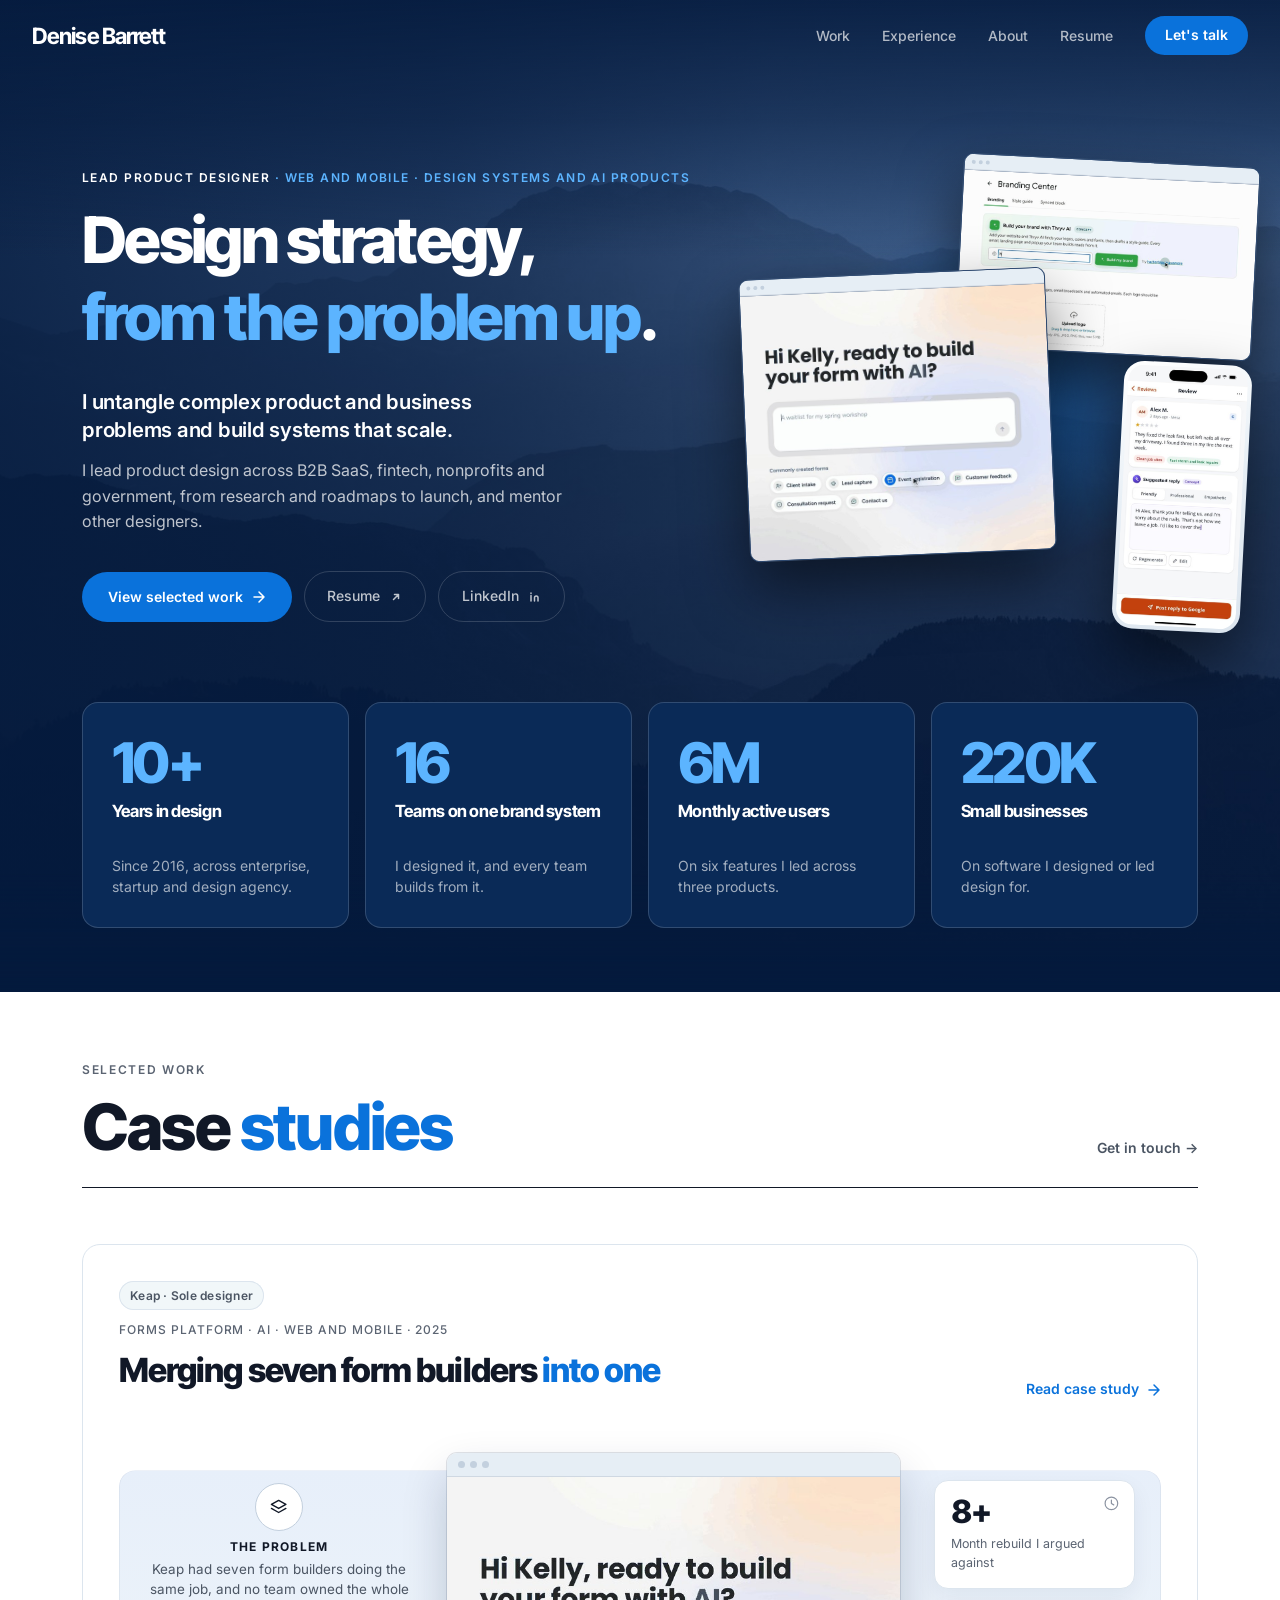
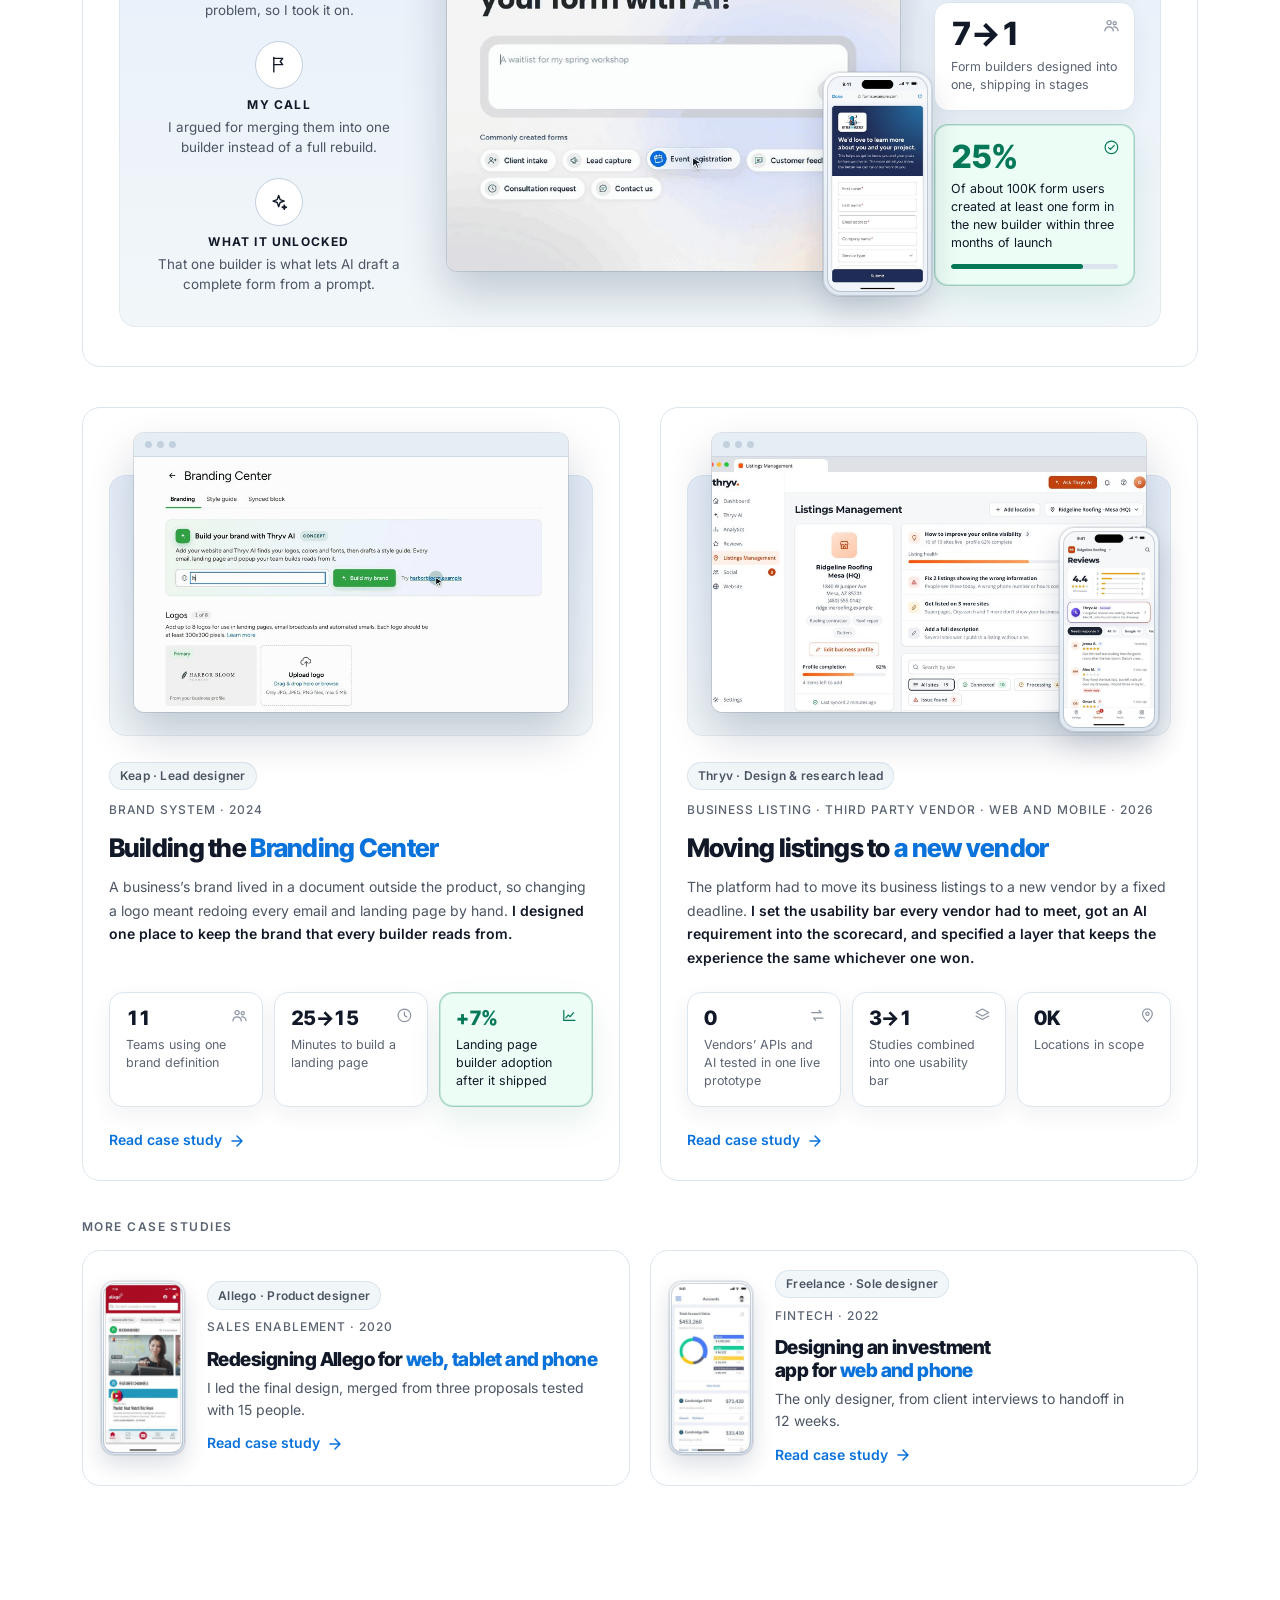
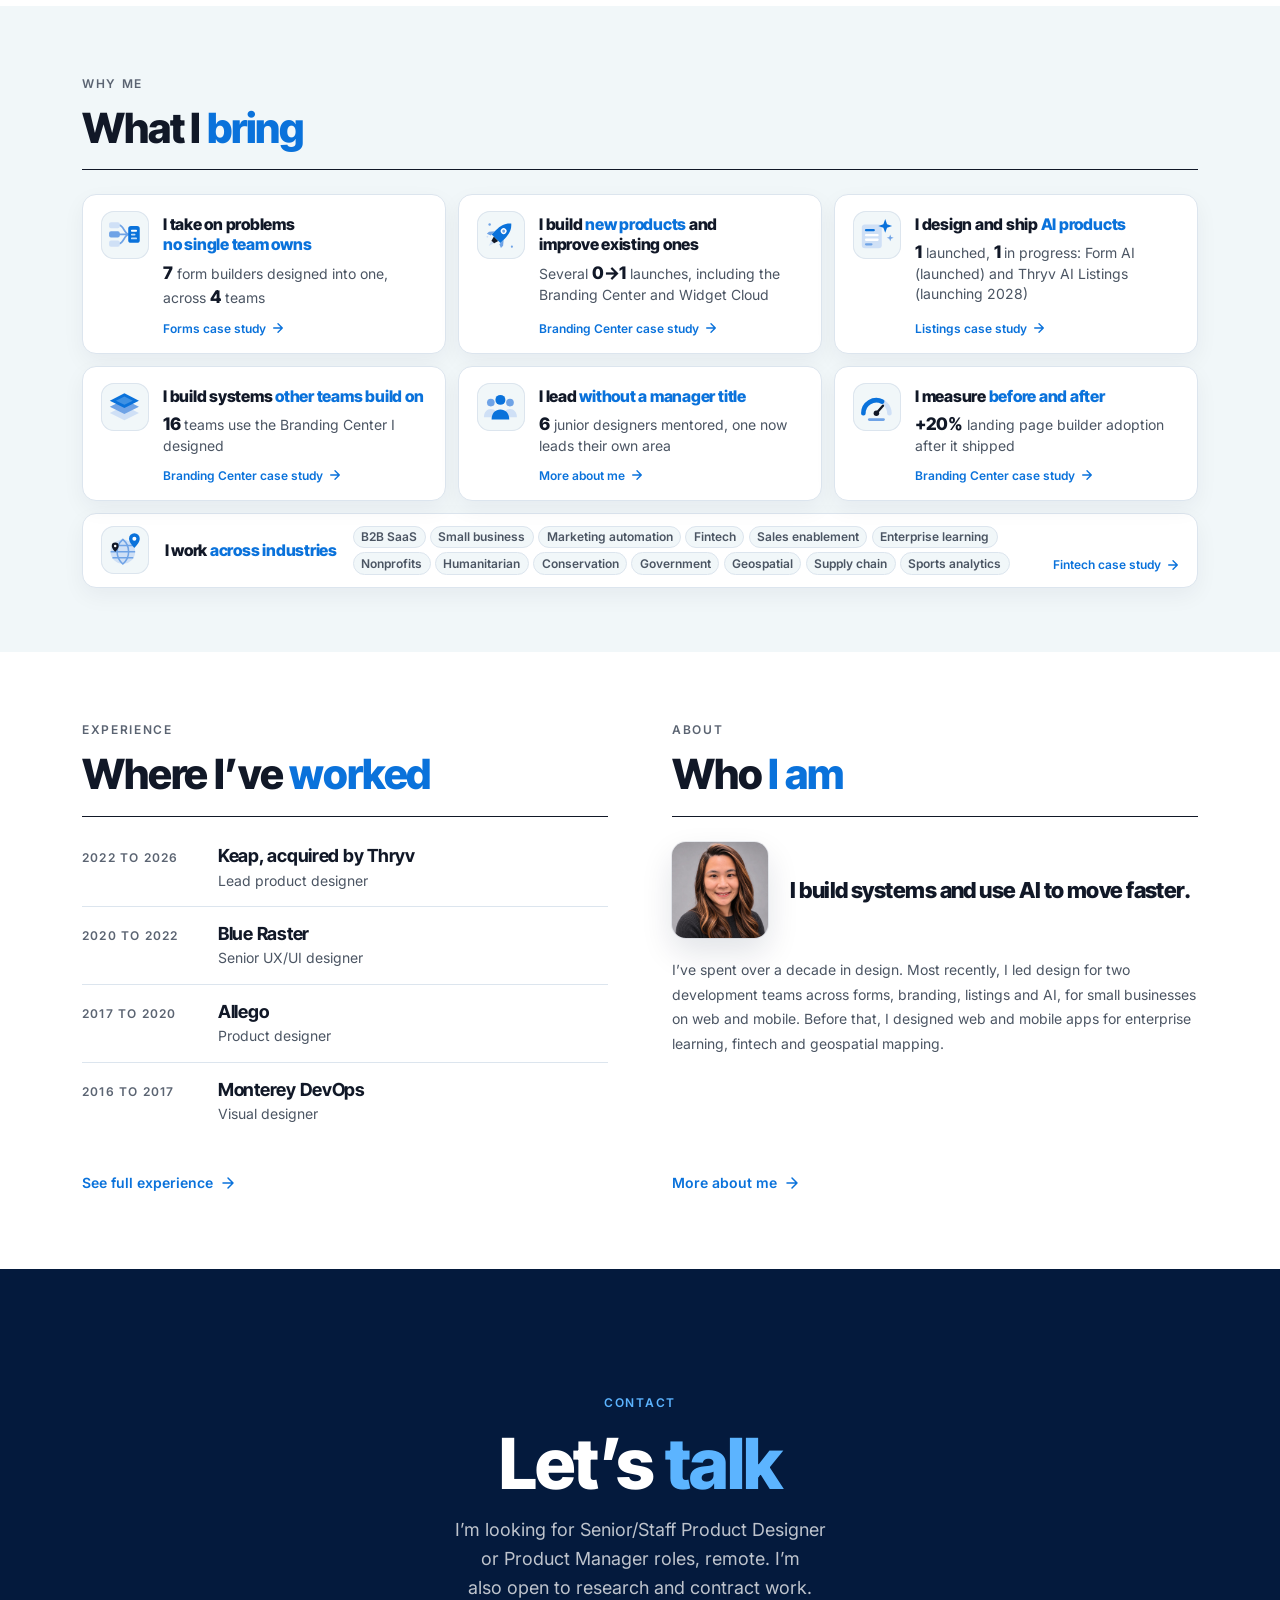
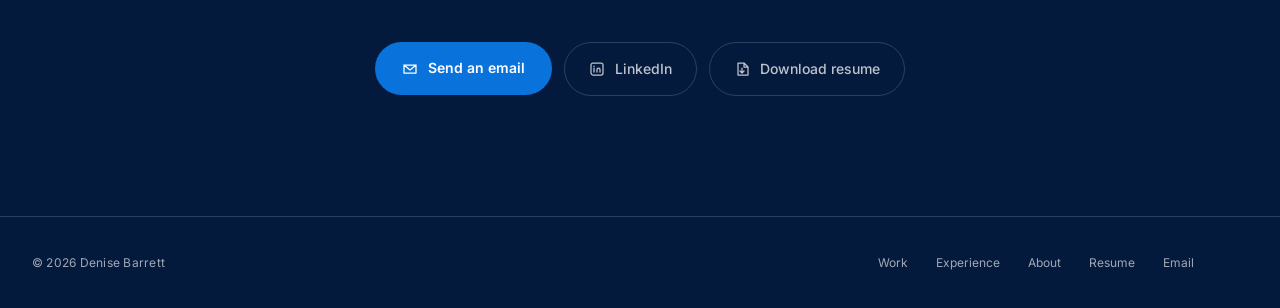
==== index.html @ 1dcbdf40 "Add Google Analytics (G-DKC2318Z0C) to all pages Co-Authored-By: Claude Opus 5.5 <noreply@anthropic." ====
<!DOCTYPE html>
<html lang="en">
<head>
  <meta charset="UTF-8" />
  <meta name="viewport" content="width=device-width, initial-scale=1.0" />
  <!-- Google Analytics -->
  <script async src="https://www.googletagmanager.com/gtag/js?id=G-DKC2318Z0C"></script>
  <script>window.dataLayer=window.dataLayer||[];function gtag(){dataLayer.push(arguments);}gtag('js',new Date());gtag('config','G-DKC2318Z0C');</script>
  <!-- End Google Analytics -->
  <script>/* motion is on unless the visitor asked for less (MOTION in site.css) */if(!matchMedia('(prefers-reduced-motion: reduce)').matches)document.documentElement.classList.add('motion');</script>
  <script>/* the old one page anchors now have pages of their own */if(/^#(experience|about)$/.test(location.hash))location.replace(location.hash.slice(1)+".html");else if(/^#(approach|range)$/.test(location.hash))location.replace("#why");</script>
  <title>Denise Barrett · Lead Product Designer</title>
  <meta name="description" content="Denise Barrett, lead product designer with 10+ years designing web and mobile apps across B2B SaaS, fintech, nonprofits and government, and an MFA from Rochester Institute of Technology. Most recently at Keap, acquired by Thryv. Design strategy, UX research, product management, design systems and AI. Remote in the US, open to new roles." />
  <link rel="canonical" href="https://dbyxdesign.com/" />
  <meta property="og:type" content="website" />
  <meta property="og:site_name" content="Denise Barrett" />
  <meta property="og:url" content="https://dbyxdesign.com/" />
  <meta property="og:title" content="Denise Barrett · Lead Product Designer" />
  <meta property="og:description" content="Lead product designer with 10+ years designing web and mobile apps across B2B SaaS, fintech, nonprofits and government. I untangle complex product and business problems and build systems that scale." />
  <meta property="og:image" content="https://dbyxdesign.com/img/og-card.png?v=20261113" />
  <meta property="og:image:width" content="1200" />
  <meta property="og:image:height" content="630" />
  <meta property="og:image:alt" content="Denise Barrett, lead product designer. Design strategy, from the problem up. 10+ years in design, 16 teams on one brand system, 6M monthly active users, 220K small businesses." />
  <meta name="twitter:card" content="summary_large_image" />
  <meta name="twitter:image" content="https://dbyxdesign.com/img/og-card.png?v=20261113" />
  <meta name="twitter:image:alt" content="Denise Barrett, lead product designer. Design strategy, from the problem up. 10+ years in design, 16 teams on one brand system, 6M monthly active users, 220K small businesses." />
  <meta name="twitter:title" content="Denise Barrett · Lead Product Designer" />
  <meta name="twitter:description" content="Lead product designer with 10+ years designing web and mobile apps across B2B SaaS, fintech, nonprofits and government. I untangle complex product and business problems and build systems that scale." />
  <link rel="icon" href="favicon.ico" sizes="48x48" />
  <link rel="icon" href="favicon.svg" type="image/svg+xml" />
  <link rel="apple-touch-icon" href="apple-touch-icon.png" />
  <script type="application/ld+json">
  {
    "@context": "https://schema.org",
    "@type": "Person",
    "name": "Denise Barrett",
    "jobTitle": "Lead Product Designer",
    "url": "https://dbyxdesign.com/",
    "image": "https://dbyxdesign.com/img/denise-barrett.jpg",
    "email": "mailto:denisexue106@gmail.com",
    "sameAs": ["https://www.linkedin.com/in/deniseb106/"],
    "description": "Lead product designer with 10+ years designing web and mobile apps across B2B SaaS, fintech, enterprise learning, nonprofits and government, and an MFA from Rochester Institute of Technology. Most recently at Keap, acquired by Thryv. Open to new roles, remote in the US.",
    "alumniOf": [{ "@type": "CollegeOrUniversity", "name": "Rochester Institute of Technology" }],
    "knowsAbout": ["Product Design","Design Systems","Platform Design","Systems Thinking","UX Research","Usability Testing","Product Management","Product Roadmapping","AI Product Design","Figma","B2B SaaS","Information Architecture","Mobile App Design","Responsive Web Design","Fintech","Enterprise SaaS","Data Visualization","Dashboards","Nonprofit","Government"]
  }
  </script>
  <link rel="preconnect" href="https://fonts.googleapis.com" />
  <link rel="preconnect" href="https://fonts.gstatic.com" crossorigin />
  <link href="https://fonts.googleapis.com/css2?family=Inter:wght@300;400;500;600;700;800&family=Inter+Tight:wght@500;600;700;800&display=swap" rel="stylesheet" />
  <link rel="stylesheet" href="site.css" />
  <noscript>
    <style>
      .fade-up, .hero-eyebrow, .hero-desc, .hero-body, .hero-actions, .hero-facts, .hero-mosaic,
      .fade-up .iconrow, .fade-up .statcard, .fade-up .callout, .fade-up .panel {
        opacity: 1 !important;
        transform: none !important;
      }
      .statcard .sc-bar i { width: var(--v) !important; }
      .word-reveal span { transform: none !important; opacity: 1 !important; }
      .mosaic-card { opacity: 1 !important; translate: none !important; }
    </style>
  </noscript>
</head>
<body>
<svg width="0" height="0" style="position:absolute" aria-hidden="true" focusable="false"><symbol id="i-chart-up" viewBox="0 0 24 24"><path d="M4 19V5"/><path d="M4 19h16"/><path d="M7 15.5l3.3-4 2.9 2.4L17.8 8"/></symbol><symbol id="i-target" viewBox="0 0 24 24"><circle cx="12" cy="12" r="8.5"/><circle cx="12" cy="12" r="5"/><circle cx="12" cy="12" r="1.5"/></symbol><symbol id="i-document" viewBox="0 0 24 24"><rect x="5" y="3" width="14" height="18" rx="2"/><line x1="8" y1="8" x2="16" y2="8"/><line x1="8" y1="12" x2="16" y2="12"/><line x1="8" y1="16" x2="12" y2="16"/></symbol><symbol id="i-shield" viewBox="0 0 24 24"><path d="M12 3l7 3v6c0 4.5-3 7.5-7 9-4-1.5-7-4.5-7-9V6l7-3z"/></symbol><symbol id="i-layers" viewBox="0 0 24 24"><path d="M12 3l9 5-9 5-9-5 9-5z"/><path d="M3 13l9 5 9-5"/></symbol><symbol id="i-pin" viewBox="0 0 24 24"><path d="M12 21s-7-6.4-7-11.3A7 7 0 1 1 19 9.7C19 14.6 12 21 12 21z"/><circle cx="12" cy="9.7" r="2.4"/></symbol><symbol id="i-mentor" viewBox="0 0 24 24"><circle cx="9" cy="7" r="3"/><path d="M3.5 20a5.5 5.5 0 0 1 11 0"/><path d="M16.5 4.8a3 3 0 0 1 0 5.9"/><path d="M15.5 14.3c2.9.8 5 3.2 5 5.7"/></symbol><symbol id="i-code" viewBox="0 0 24 24"><path d="M8.7 8L4.3 12l4.4 4"/><path d="M15.3 8l4.4 4-4.4 4"/></symbol><symbol id="i-users" viewBox="0 0 24 24"><circle cx="8.7" cy="8" r="3"/><path d="M2.7 20a6 6 0 0 1 12 0"/><circle cx="16.7" cy="9" r="2.3"/><path d="M15 14.3a5.5 5.5 0 0 1 6.6 5.2"/></symbol><symbol id="i-clock" viewBox="0 0 24 24"><circle cx="12" cy="12" r="9"/><path d="M12 7.2v5l3.3 1.9"/></symbol><symbol id="i-check-circle" viewBox="0 0 24 24"><circle cx="12" cy="12" r="9"/><path d="M8 12.3l2.6 2.6L16.2 9"/></symbol><symbol id="i-flag" viewBox="0 0 24 24"><line x1="6" y1="3" x2="6" y2="21"/><path d="M6 4.2h11l-3 3.9 3 3.9H6"/></symbol><symbol id="i-sparkle" viewBox="0 0 24 24"><path d="M12 3l1.8 5.2L19 10l-5.2 1.8L12 17l-1.8-5.2L5 10l5.2-1.8L12 3z"/><path d="M19 15l.7 2 2 .7-2 .7-.7 2-.7-2-2-.7 2-.7.7-2z"/></symbol><symbol id="i-swap" viewBox="0 0 24 24"><path d="M4 8h13.5l-3-3"/><path d="M20 16H6.5l3 3"/></symbol><symbol id="i-heart" viewBox="0 0 24 24"><path d="M19 14c1.5-1.5 3-3.2 3-5.5A5.5 5.5 0 0 0 16.5 3c-1.8 0-3 .5-4.5 2-1.5-1.5-2.7-2-4.5-2A5.5 5.5 0 0 0 2 8.5c0 2.3 1.5 4 3 5.5l7 7 7-7z"/></symbol><symbol id="i-landmark" viewBox="0 0 24 24"><path d="M3 21h18"/><path d="M6 17.5v-6.5"/><path d="M10 17.5v-6.5"/><path d="M14 17.5v-6.5"/><path d="M18 17.5v-6.5"/><path d="M12 3l8.5 5h-17L12 3z"/></symbol><symbol id="i-box" viewBox="0 0 24 24"><path d="M12 3l8 4.5v9L12 21l-8-4.5v-9L12 3z"/><path d="M4 7.5l8 4.5 8-4.5"/><path d="M12 12v9"/></symbol><symbol id="i-ball" viewBox="0 0 24 24"><circle cx="12" cy="12" r="9"/><path d="M5.6 5.6l12.8 12.8"/><path d="M5.6 18.4L18.4 5.6"/><path d="M12 3a9 9 0 0 0 9 9"/><path d="M3 12a9 9 0 0 1 9 9"/></symbol><symbol id="i-leaf" viewBox="0 0 24 24"><path d="M11 20A7 7 0 0 1 9.8 6.1C15.5 5 17 4.5 19 2c1 2 2 4.2 2 8 0 5.5-4.8 10-10 10z"/><path d="M2 21c0-3 1.9-5.4 5.1-6C9.5 14.5 12 13 13 12"/></symbol><symbol id="i-award" viewBox="0 0 24 24"><circle cx="12" cy="9" r="6"/><path d="M8.6 13.9L7 22l5-3 5 3-1.6-8.1"/></symbol><symbol id="i-gauge" viewBox="0 0 24 24"><path d="M12 14l4-4"/><path d="M3.34 19a10 10 0 1 1 17.32 0"/></symbol><symbol id="i-scale" viewBox="0 0 24 24"><path d="M16 16l3-8 3 8c-.87.65-1.92 1-3 1s-2.13-.35-3-1z"/><path d="M2 16l3-8 3 8c-.87.65-1.92 1-3 1s-2.13-.35-3-1z"/><path d="M7 21h10"/><path d="M12 3v18"/><path d="M3 7h2c2 0 5-1 7-2 2 1 5 2 7 2h2"/></symbol><symbol id="i-checklist" viewBox="0 0 24 24"><path d="M3 17l2 2 4-4"/><path d="M3 7l2 2 4-4"/><path d="M13 6h8"/><path d="M13 12h8"/><path d="M13 18h8"/></symbol><symbol id="i-alert" viewBox="0 0 24 24"><path d="M21.73 18l-8-14a2 2 0 0 0-3.48 0l-8 14A2 2 0 0 0 4 21h16a2 2 0 0 0 1.73-3z"/><path d="M12 9v4"/><path d="M12 17h.01"/></symbol><symbol id="i-globe" viewBox="0 0 24 24"><circle cx="12" cy="12" r="10"/><path d="M12 2a14.5 14.5 0 0 0 0 20 14.5 14.5 0 0 0 0-20"/><path d="M2 12h20"/></symbol></svg>
  <a href="#work" class="skip-link">Skip to work</a>

  <!-- NAV -->
  <nav id="nav" aria-label="Primary">
    <a href="#hero" class="nav-logo">Denise Barrett</a>
    <button class="nav-toggle" type="button" aria-expanded="false" aria-controls="nav-menu">Menu<svg width="18" height="18" viewBox="0 0 18 18" aria-hidden="true" focusable="false"><path class="l1" d="M2.5 6h13"/><path class="l2" d="M2.5 12h13"/></svg></button>
    <div class="nav-menu" id="nav-menu">
      <ul class="nav-links">
        <li><a href="#work">Work</a></li>
        <li><a href="experience.html">Experience</a></li>
        <li><a href="about.html">About</a></li>
        <li><a class="nav-resume" href="img/denise-barrett-resume.pdf" target="_blank" rel="noopener">Resume</a></li>
      </ul>
      <a href="#contact" class="nav-cta">Let's talk</a>
    </div>
  </nav>

  <main id="main">
  <!-- HERO -->
  <div class="hero-block">
    <div class="hero-photo" aria-hidden="true"><img src="img/hero-mountains-1600.jpg" srcset="img/hero-mountains-1000.jpg 1000w, img/hero-mountains-1600.jpg 1600w, img/hero-mountains-2400.jpg 2400w, img/hero-mountains-3200.jpg 3200w" sizes="100vw" alt="" decoding="async" /></div>
  <section id="hero">
    <div class="container">
      <div class="hero-inner">
        <div class="hero-left">
          <p class="hero-eyebrow"><span class="hero-title">Lead&nbsp;product&nbsp;designer</span>&nbsp;&middot; Web&nbsp;and&nbsp;mobile&nbsp;&middot; Design&nbsp;systems&nbsp;and&nbsp;AI&nbsp;products</p>
          <h1>
            <span class="ln"><span>Design strategy,</span></span>
            <span class="ln"><span><em>from the problem up</em>.</span></span>
          </h1>
          <p class="hero-desc">I untangle complex product and business problems and build systems that scale.</p>
          <p class="hero-body">I lead product design across B2B SaaS, fintech, nonprofits and government, from research and roadmaps to launch, and mentor other designers.</p>
          <div class="hero-actions">
            <a href="#work" class="btn-primary">
              View selected work
              <svg width="14" height="14" viewBox="0 0 14 14" fill="none"><path d="M2 7h10M7 2l5 5-5 5" stroke="currentColor" stroke-width="1.5" stroke-linecap="round" stroke-linejoin="round"/></svg>
            </a>
            <a href="img/denise-barrett-resume.pdf" class="btn-ghost" target="_blank" rel="noopener">
              Resume
              <svg width="14" height="14" viewBox="0 0 14 14" fill="none"><path d="M4.5 9.5l5-5M5.5 4.5h4v4" stroke="currentColor" stroke-width="1.5" stroke-linecap="round" stroke-linejoin="round"/></svg>
            </a>
            <a href="https://www.linkedin.com/in/deniseb106/" target="_blank" rel="noopener" class="btn-ghost">
              LinkedIn
              <svg width="14" height="14" viewBox="0 0 14 14" fill="none"><path d="M3 5.5v5.5M3 3v.5M6.5 11V7.75C6.5 6.78 7.28 6 8.25 6S10 6.78 10 7.75V11" stroke="currentColor" stroke-width="1.5" stroke-linecap="round"/></svg>
            </a>
          </div>
        </div>

        <div class="hero-mosaic">
          <div class="mosaic-stage">
            <a class="mosaic-card mc-1" href="case-form-unification.html" aria-label="Read the Form Unification case study"><span class="mosaic-chrome"></span><img src="img/fu-hero-chat-still.jpg" data-video="img/fu-hero-chat.mp4" alt="" width="680" height="590" decoding="async" /><span class="mosaic-label" aria-hidden="true">Merging seven form builders into one <svg width="11" height="11" viewBox="0 0 14 14" fill="none" aria-hidden="true"><path d="M2 7h10M7 2l5 5-5 5" stroke="currentColor" stroke-width="1.7" stroke-linecap="round" stroke-linejoin="round"/></svg></span></a>
            <a class="mosaic-card mc-2" href="case-branding-center.html" aria-label="Read the Branding Center case study"><span class="mosaic-chrome"></span><img src="img/bc-card-ai-still.jpg" data-video="img/bc-card-ai.mp4" alt="" width="840" height="500" decoding="async" /><span class="mosaic-label" aria-hidden="true">Building the Branding Center <svg width="11" height="11" viewBox="0 0 14 14" fill="none" aria-hidden="true"><path d="M2 7h10M7 2l5 5-5 5" stroke="currentColor" stroke-width="1.7" stroke-linecap="round" stroke-linejoin="round"/></svg></span></a>
            <a class="mosaic-card mc-4" href="case-business-listing.html#s05" aria-label="See the Business Listing case study on a phone"><span class="mc-screen"><img src="img/hero-m-bl.jpg" data-video="img/hero-m-bl.mp4" alt="" width="360" height="780" decoding="async" /></span><span class="mosaic-label" aria-hidden="true">Listings on a phone <svg width="11" height="11" viewBox="0 0 14 14" fill="none" aria-hidden="true"><path d="M2 7h10M7 2l5 5-5 5" stroke="currentColor" stroke-width="1.7" stroke-linecap="round" stroke-linejoin="round"/></svg></span></a>
          </div>
        </div>
      </div>
    </div>
  </section>

  <!-- HERO STATS: dark, continuous with the hero, ending on a clean edge against Work. -->
  <section class="hero-stats">
    <div class="container">
      <div class="hero-facts">
        <div class="fact">
          <span class="stat-num">10+</span>
          <span class="stat-label">Years in design</span>
          <span class="stat-sub">Since 2016, across enterprise, startup and design agency.</span>
        </div>
        <div class="fact">
          <span class="stat-num">16</span>
          <span class="stat-label">Teams on one brand system</span>
          <span class="stat-sub">I designed it, and every team builds from it.</span>
        </div>
        <div class="fact">
          <span class="stat-num">6M</span>
          <span class="stat-label">Monthly active users</span>
          <span class="stat-sub">On six features I led across three products.</span>
        </div>
        <div class="fact">
          <span class="stat-num">220K</span>
          <span class="stat-label">Small businesses</span>
          <span class="stat-sub">On software I designed or led design for.</span>
        </div>
      </div>
    </div>
  </section>
  </div>

  <!-- WORK -->
  <section id="work">
    <div class="container">
      <div class="section-header fade-up">
        <div>
          <div class="section-label">Selected work</div>
          <h2>Case <span class="hl">studies</span></h2>
        </div>
        <a href="#contact" class="section-link">Get in touch →</a>
      </div>

      <div class="work-grid">

        <a class="case-card featured fade-up" href="case-form-unification.html" aria-label="Read the Form Unification case study">
          <div class="case-head">
            <div>
              <div class="case-meta"><span class="case-tag">Keap · Sole designer</span><span class="case-year">Forms platform · AI · Web and mobile · 2025</span></div>
              <h3>Merging seven form builders <span class="hl">into one</span></h3>
            </div>
            <div class="case-arrow">Read case study <svg width="14" height="14" viewBox="0 0 14 14" fill="none"><path d="M2 7h10M7 2l5 5-5 5" stroke="currentColor" stroke-width="1.5" stroke-linecap="round" stroke-linejoin="round"/></svg></div>
          </div>
          <div class="band"><div class="showcase-grid">
            <div class="callouts">
              <div class="callout"><span class="ring"><svg class="icon" aria-hidden="true" focusable="false"><use href="#i-layers"/></svg></span><h4>The problem</h4><p>Keap had seven form builders doing the same job, and no team owned the whole problem, so I took it on.</p></div>
              <div class="callout"><span class="ring"><svg class="icon" aria-hidden="true" focusable="false"><use href="#i-flag"/></svg></span><h4>My call</h4><p>I argued for merging them into one builder instead of a full rebuild.</p></div>
              <div class="callout"><span class="ring"><svg class="icon" aria-hidden="true" focusable="false"><use href="#i-sparkle"/></svg></span><h4>What it unlocked</h4><p>That one builder is what lets AI draft a complete form from a prompt.</p></div>
            </div>
            <div class="stage"><div class="case-shot"><div class="case-chrome"></div><video class="case-cover" data-src="img/fu-hero-chat.mp4" poster="img/fu-hero-chat-still.jpg" muted loop playsinline preload="none" width="680" height="590" aria-label="Thryv AI creating a client intake form in chat, in the interactive prototype: a prompt is typed, two questions are answered, and the form builds beside a live preview"></video></div><span class="case-phone"><img src="img/home-m-fu.jpg" alt="The finished client intake form on a phone, in the Spotlight template" loading="lazy" decoding="async" width="360" height="779" /></span></div>
            <div class="statcards stack">
              <div class="statcard sc-more"><svg class="icon sc-icon" aria-hidden="true" focusable="false"><use href="#i-clock"/></svg><span class="sc-value">12+</span><span class="sc-label">Month rebuild I argued against</span></div>
              <div class="statcard"><svg class="icon sc-icon" aria-hidden="true" focusable="false"><use href="#i-users"/></svg><span class="sc-value">7→1</span><span class="sc-label">Form builders designed into one, shipping in stages</span></div>
              <div class="statcard hi"><svg class="icon sc-icon" aria-hidden="true" focusable="false"><use href="#i-check-circle"/></svg><span class="sc-value">79%</span><span class="sc-label">Of about 100K form users created at least one form in the new builder within three months of launch</span><span class="sc-bar" style="--v:79%"><i></i></span></div>
            </div>
          </div></div>
        </a>

        <a class="case-card fade-up" href="case-branding-center.html">
          <div class="band"><div class="stage"><div class="case-shot"><div class="case-chrome"></div><video class="case-cover" data-src="img/bc-card-ai.mp4" poster="img/bc-card-ai-still.jpg" muted loop playsinline preload="none" width="840" height="500" aria-label="Concept in the Branding Center prototype: Thryv AI reads a business website while logos, brand colors and fonts appear on the Branding tab one by one, then asks which logo should be primary"></video></div></div></div>
          <div class="case-meta"><span class="case-tag">Keap · Lead designer</span><span class="case-year">Brand system · 2024</span></div>
          <h3>Building the <span class="hl">Branding Center</span></h3>
          <p class="case-desc">A business&rsquo;s brand lived in a document outside the product, so changing a logo meant redoing every email and landing page by hand. <strong>I designed one place to keep the brand that every builder reads from.</strong></p>
          <div class="statcards"><div class="statcard"><svg class="icon sc-icon" aria-hidden="true" focusable="false"><use href="#i-users"/></svg><span class="sc-value">16</span><span class="sc-label">Teams using one brand definition</span></div><div class="statcard sc-more"><svg class="icon sc-icon" aria-hidden="true" focusable="false"><use href="#i-clock"/></svg><span class="sc-value">25→15</span><span class="sc-label">Minutes to build a landing page</span></div><div class="statcard hi"><svg class="icon sc-icon" aria-hidden="true" focusable="false"><use href="#i-chart-up"/></svg><span class="sc-value">+20%</span><span class="sc-label">Landing page builder adoption after it shipped</span></div></div>
          <div class="case-arrow">Read case study <svg width="14" height="14" viewBox="0 0 14 14" fill="none"><path d="M2 7h10M7 2l5 5-5 5" stroke="currentColor" stroke-width="1.5" stroke-linecap="round" stroke-linejoin="round"/></svg></div>
        </a>

        <a class="case-card fade-up" href="case-business-listing.html">
          <div class="band"><div class="stage"><div class="case-shot"><div class="case-chrome"></div><video class="case-cover" data-src="img/bl-card.mp4" poster="img/bl-card-still.jpg" muted loop playsinline preload="none" width="840" height="476" aria-label="Concept in the Listings Management prototype: Apple Maps shows the wrong phone, hours and category, Thryv AI drafts the three corrections, and they are sent only after approval"></video></div><span class="case-phone"><img src="img/home-m-bl.jpg" alt="The reviews inbox on a phone, with the reviews that still need a reply at the top" loading="lazy" decoding="async" width="360" height="779" /></span></div></div>
          <div class="case-meta"><span class="case-tag">Thryv · Design &amp; research lead</span><span class="case-year">Business listing · Third party vendor · Web and mobile · 2026</span></div>
          <h3>Moving listings to <span class="hl">a new vendor</span></h3>
          <p class="case-desc">The platform had to move its business listings to a new vendor by a fixed deadline. <strong>I set the usability bar every vendor had to meet, got an AI requirement into the scorecard, and specified a layer that keeps the experience the same whichever one won.</strong></p>
          <div class="statcards"><div class="statcard"><svg class="icon sc-icon" aria-hidden="true" focusable="false"><use href="#i-swap"/></svg><span class="sc-value">4</span><span class="sc-label">Vendors&rsquo; APIs and AI tested in one live prototype</span></div><div class="statcard sc-more"><svg class="icon sc-icon" aria-hidden="true" focusable="false"><use href="#i-layers"/></svg><span class="sc-value">3→1</span><span class="sc-label">Studies combined into one usability bar</span></div><div class="statcard"><svg class="icon sc-icon" aria-hidden="true" focusable="false"><use href="#i-pin"/></svg><span class="sc-value">160K</span><span class="sc-label">Locations in scope</span></div></div>
          <div class="case-arrow">Read case study <svg width="14" height="14" viewBox="0 0 14 14" fill="none"><path d="M2 7h10M7 2l5 5-5 5" stroke="currentColor" stroke-width="1.5" stroke-linecap="round" stroke-linejoin="round"/></svg></div>
        </a>

      </div>

      <div class="more-cases fade-up">
        <p class="more-label">More case studies</p>
        <div class="more-grid">
          <a class="mini-case" href="case-allego.html">
            <span class="mini-phone"><img src="img/home-m-al.jpg" alt="The redesigned Allego home screen on a phone, with recommended videos and featured channels" loading="lazy" decoding="async" width="360" height="779" /></span>
            <span class="mini-body">
              <span class="case-meta"><span class="case-tag">Allego &middot; Product designer</span><span class="case-year">Sales enablement &middot; 2020</span></span>
              <h3>Redesigning Allego for <span class="hl">web, tablet and phone</span></h3>
              <span class="mini-desc">I led the final design, merged from three proposals tested with 15 people.</span>
              <span class="case-arrow">Read case study <svg width="14" height="14" viewBox="0 0 14 14" fill="none" aria-hidden="true"><path d="M2 7h10M7 2l5 5-5 5" stroke="currentColor" stroke-width="1.5" stroke-linecap="round" stroke-linejoin="round"/></svg></span>
            </span>
          </a>
          <a class="mini-case" href="case-widget-cloud.html">
            <span class="mini-phone"><img src="img/home-m-wc.jpg" alt="Widget Cloud on a phone: total account value, an allocation chart and two accounts" loading="lazy" decoding="async" width="360" height="779" /></span>
            <span class="mini-body">
              <span class="case-meta"><span class="case-tag">Freelance &middot; Sole designer</span><span class="case-year">Fintech &middot; 2022</span></span>
              <h3>Designing an investment app for <span class="hl">web and phone</span></h3>
              <span class="mini-desc">The only designer, from client interviews to handoff in 12 weeks.</span>
              <span class="case-arrow">Read case study <svg width="14" height="14" viewBox="0 0 14 14" fill="none" aria-hidden="true"><path d="M2 7h10M7 2l5 5-5 5" stroke="currentColor" stroke-width="1.5" stroke-linecap="round" stroke-linejoin="round"/></svg></span>
            </span>
          </a>
        </div>
      </div>
    </div>
  </section>

  <!-- WHY ME: six tiles, each with an illustration, its proof and a link to it, then the industries strip -->
  <section id="why">
    <div class="container">
      <div class="section-header fade-up">
        <div>
          <div class="section-label">Why me</div>
          <h2>What I <span class="hl">bring</span></h2>
        </div>
      </div>
      <div class="why-grid">
        <a class="why-card fade-up" href="case-form-unification.html">
          <span class="why-ill"><svg class="why-art" viewBox="0 0 48 48" aria-hidden="true" focusable="false"><path d="M17 12c6 0 7 12 13 12M17 24h13M17 36c6 0 7-12 13-12" fill="none" stroke="#6FA3E6" stroke-width="2.2" stroke-linecap="round"/>
<rect x="4" y="8" width="14" height="8" rx="2.5" fill="#CFE0F6"/><rect x="4" y="20" width="14" height="8" rx="2.5" fill="#6FA3E6"/><rect x="4" y="32" width="14" height="8" rx="2.5" fill="#CFE0F6"/>
<rect x="29" y="13" width="15" height="22" rx="3.5" fill="#0A72DB"/><rect x="32.5" y="18" width="8" height="2.4" rx="1.2" fill="#FFFFFF"/><rect x="32.5" y="23" width="6" height="2.4" rx="1.2" fill="#FFFFFF" opacity=".75"/><rect x="32.5" y="28" width="8" height="2.4" rx="1.2" fill="#FFFFFF" opacity=".75"/></svg></span>
          <h3>I take on problems <span class="hl">no single team owns</span></h3>
          <p class="why-proof"><b>7</b> form builders designed into one, across <b>4</b> teams</p>
          <span class="why-link">Forms case study <svg width="12" height="12" viewBox="0 0 14 14" fill="none" aria-hidden="true"><path d="M2 7h10M7 2l5 5-5 5" stroke="currentColor" stroke-width="1.6" stroke-linecap="round" stroke-linejoin="round"/></svg></span>
        </a>
        <a class="why-card fade-up" href="case-branding-center.html">
          <span class="why-ill"><svg class="why-art" viewBox="0 0 48 48" aria-hidden="true" focusable="false"><circle cx="10" cy="11" r="1.6" fill="#6FA3E6"/><circle cx="39" cy="40" r="1.4" fill="#6FA3E6"/><circle cx="7" cy="27" r="1.1" fill="#CFE0F6"/>
<g transform="rotate(45 24 24)"><path d="M21.5 38h5L24 45.5z" fill="#CFE0F6"/><path d="M20 32h8l-1.5 6h-5z" fill="#111827"/>
<path d="M16 26l-5 6v4l5-2zM32 26l5 6v4l-5-2z" fill="#6FA3E6"/><path d="M24 4c6 5 8 12 8 20v8H16v-8c0-8 2-15 8-20z" fill="#0A72DB"/>
<circle cx="24" cy="18" r="3.8" fill="#FFFFFF"/><circle cx="24" cy="18" r="1.9" fill="#6FA3E6"/></g></svg></span>
          <h3>I build <span class="hl">new products</span> and improve existing ones</h3>
          <p class="why-proof">Several <b>0&rarr;1</b> launches, including the Branding Center and Widget Cloud</p>
          <span class="why-link">Branding Center case study <svg width="12" height="12" viewBox="0 0 14 14" fill="none" aria-hidden="true"><path d="M2 7h10M7 2l5 5-5 5" stroke="currentColor" stroke-width="1.6" stroke-linecap="round" stroke-linejoin="round"/></svg></span>
        </a>
        <a class="why-card fade-up" href="case-business-listing.html">
          <span class="why-ill"><svg class="why-art" viewBox="0 0 48 48" aria-hidden="true" focusable="false"><rect x="5" y="11" width="26" height="31" rx="4" fill="#CFE0F6"/><rect x="9" y="17" width="13" height="3" rx="1.5" fill="#0A72DB"/>
<rect x="9" y="23.5" width="18" height="3" rx="1.5" fill="#FFFFFF"/><rect x="9" y="29.5" width="18" height="3" rx="1.5" fill="#FFFFFF"/><rect x="9" y="35.5" width="10" height="3" rx="1.5" fill="#6FA3E6"/>
<path d="M35.5 4l2.4 6.6L44.5 13l-6.6 2.4L35.5 22l-2.4-6.6L26.5 13l6.6-2.4z" fill="#0A72DB"/><path d="M42 24l1.2 3.3 3.3 1.2-3.3 1.2L42 33l-1.2-3.3-3.3-1.2 3.3-1.2z" fill="#6FA3E6"/></svg></span>
          <h3>I design and ship <span class="hl">AI products</span></h3>
          <p class="why-proof"><b>1</b> launched, <b>1</b> in progress: Form AI (launched) and Thryv AI Listings (launching 2028)</p>
          <span class="why-link">Listings case study <svg width="12" height="12" viewBox="0 0 14 14" fill="none" aria-hidden="true"><path d="M2 7h10M7 2l5 5-5 5" stroke="currentColor" stroke-width="1.6" stroke-linecap="round" stroke-linejoin="round"/></svg></span>
        </a>
        <a class="why-card fade-up" href="case-branding-center.html">
          <span class="why-ill"><svg class="why-art" viewBox="0 0 48 48" aria-hidden="true" focusable="false"><path d="M24 42L43 32.5 24 23 5 32.5z" fill="#CFE0F6"/><path d="M24 34L43 24.5 24 15 5 24.5z" fill="#6FA3E6"/>
<path d="M24 26L43 16.5 24 7 5 16.5z" fill="#0A72DB"/><path d="M24 11l11 5.5-11 5.5-11-5.5z" fill="#FFFFFF" opacity=".22"/></svg></span>
          <h3>I build systems <span class="hl">other teams build on</span></h3>
          <p class="why-proof"><b>16</b> teams use the Branding Center I designed</p>
          <span class="why-link">Branding Center case study <svg width="12" height="12" viewBox="0 0 14 14" fill="none" aria-hidden="true"><path d="M2 7h10M7 2l5 5-5 5" stroke="currentColor" stroke-width="1.6" stroke-linecap="round" stroke-linejoin="round"/></svg></span>
        </a>
        <a class="why-card fade-up" href="about.html">
          <span class="why-ill"><svg class="why-art" viewBox="0 0 48 48" aria-hidden="true" focusable="false"><circle cx="11.5" cy="19" r="5" fill="#6FA3E6"/><path d="M2.5 38c0-6.6 4-10.5 9-10.5s9 3.9 9 10.5z" fill="#CFE0F6"/>
<circle cx="36.5" cy="19" r="5" fill="#6FA3E6"/><path d="M27.5 38c0-6.6 4-10.5 9-10.5s9 3.9 9 10.5z" fill="#CFE0F6"/>
<circle cx="24" cy="15.5" r="6.5" fill="#0A72DB"/><path d="M12.5 41c0-8.3 5-13 11.5-13s11.5 4.7 11.5 13z" fill="#0A72DB"/></svg></span>
          <h3>I lead <span class="hl">without a manager title</span></h3>
          <p class="why-proof"><b>6</b> junior designers mentored, one now leads their own area</p>
          <span class="why-link">More about me <svg width="12" height="12" viewBox="0 0 14 14" fill="none" aria-hidden="true"><path d="M2 7h10M7 2l5 5-5 5" stroke="currentColor" stroke-width="1.6" stroke-linecap="round" stroke-linejoin="round"/></svg></span>
        </a>
        <a class="why-card fade-up" href="case-branding-center.html">
          <span class="why-ill"><svg class="why-art" viewBox="0 0 48 48" aria-hidden="true" focusable="false"><path d="M7 33a17 17 0 0 1 34 0" fill="none" stroke="#CFE0F6" stroke-width="6" stroke-linecap="round"/>
<path d="M7 33a17 17 0 0 1 24.5-15.3" fill="none" stroke="#0A72DB" stroke-width="6" stroke-linecap="round"/>
<path d="M24 33l8.5-10" stroke="#111827" stroke-width="3" stroke-linecap="round"/><circle cx="24" cy="33" r="3.6" fill="#111827"/><rect x="13" y="39.5" width="22" height="3.5" rx="1.75" fill="#6FA3E6"/></svg></span>
          <h3>I measure <span class="hl">before and after</span></h3>
          <p class="why-proof"><b>+20%</b> landing page builder adoption after it shipped</p>
          <span class="why-link">Branding Center case study <svg width="12" height="12" viewBox="0 0 14 14" fill="none" aria-hidden="true"><path d="M2 7h10M7 2l5 5-5 5" stroke="currentColor" stroke-width="1.6" stroke-linecap="round" stroke-linejoin="round"/></svg></span>
        </a>
      </div>
      <a class="why-strip fade-up" href="case-widget-cloud.html">
        <span class="why-ill"><svg class="why-art" viewBox="0 0 48 48" aria-hidden="true" focusable="false"><circle cx="22" cy="27" r="16" fill="#CFE0F6"/><path d="M22 11c-5 4.4-7.5 9.8-7.5 16s2.5 11.6 7.5 16c5-4.4 7.5-9.8 7.5-16S27 15.4 22 11z" fill="none" stroke="#6FA3E6" stroke-width="2"/>
<path d="M6 27h32M8.4 19h27.2M8.4 35h27.2" stroke="#6FA3E6" stroke-width="2"/>
<path d="M37 3a7 7 0 0 0-7 7c0 5.3 7 12 7 12s7-6.7 7-12a7 7 0 0 0-7-7z" fill="#0A72DB"/><circle cx="37" cy="10" r="2.6" fill="#FFFFFF"/>
<path d="M12 15a4.5 4.5 0 0 0-4.5 4.5c0 3.4 4.5 7.7 4.5 7.7s4.5-4.3 4.5-7.7A4.5 4.5 0 0 0 12 15z" fill="#111827"/><circle cx="12" cy="19.5" r="1.6" fill="#FFFFFF"/></svg></span>
        <h3>I work <span class="hl">across industries</span></h3>
        <span class="why-tags"><span>B2B SaaS</span><span>Small business</span><span>Marketing automation</span><span>Fintech</span><span>Sales enablement</span><span>Enterprise learning</span><span>Nonprofits</span><span>Humanitarian</span><span>Conservation</span><span>Government</span><span>Geospatial</span><span>Supply chain</span><span>Sports analytics</span></span>
        <span class="why-link">Fintech case study <svg width="12" height="12" viewBox="0 0 14 14" fill="none" aria-hidden="true"><path d="M2 7h10M7 2l5 5-5 5" stroke="currentColor" stroke-width="1.6" stroke-linecap="round" stroke-linejoin="round"/></svg></span>
      </a>
    </div>
  </section>

  <!-- EXPERIENCE AND ABOUT, IN SHORT: each ends on a link to its own page -->
  <section id="profile">
    <div class="container">
      <div class="minis">
        <div class="mini">
          <div class="section-header fade-up">
            <div>
              <div class="section-label">Experience</div>
              <h2>Where I&rsquo;ve <span class="hl">worked</span></h2>
            </div>
          </div>
          <ol class="mini-roles fade-up" role="list">
            <li><span class="mr-when">2022 to 2026</span><span class="mr-what"><strong>Keap, acquired by Thryv</strong> <span>Lead product designer</span></span></li>
            <li><span class="mr-when">2020 to 2022</span><span class="mr-what"><strong>Blue Raster</strong> <span>Senior UX/UI designer</span></span></li>
            <li><span class="mr-when">2017 to 2020</span><span class="mr-what"><strong>Allego</strong> <span>Product designer</span></span></li>
            <li><span class="mr-when">2016 to 2017</span><span class="mr-what"><strong>Monterey DevOps</strong> <span>Visual designer</span></span></li>
          </ol>
          <a class="mini-link fade-up" href="experience.html">See full experience <svg width="14" height="14" viewBox="0 0 14 14" fill="none" aria-hidden="true"><path d="M2 7h10M7 2l5 5-5 5" stroke="currentColor" stroke-width="1.5" stroke-linecap="round" stroke-linejoin="round"/></svg></a>
        </div>
        <div class="mini">
          <div class="section-header fade-up">
            <div>
              <div class="section-label">About</div>
              <h2>Who <span class="hl">I am</span></h2>
            </div>
          </div>
          <div class="mini-me fade-up">
            <img class="about-photo" src="img/denise-barrett.jpg" alt="Denise Barrett" width="640" height="640" loading="lazy" decoding="async" />
            <p class="mini-lead">I build systems and use AI to move faster.</p>
            <p class="mini-text">I&rsquo;ve spent over a decade in design. Most recently, I led design for two development teams across forms, branding, listings and AI, for small businesses on web and mobile. Before that, I designed web and mobile apps for enterprise learning, fintech and geospatial mapping.</p>
          </div>
          <a class="mini-link fade-up" href="about.html">More about me <svg width="14" height="14" viewBox="0 0 14 14" fill="none" aria-hidden="true"><path d="M2 7h10M7 2l5 5-5 5" stroke="currentColor" stroke-width="1.5" stroke-linecap="round" stroke-linejoin="round"/></svg></a>
        </div>
      </div>
    </div>
  </section>

  <!-- CONTACT -->
  <section id="contact">
    <div class="container">
      <div class="section-label" style="margin-bottom:1rem;">Contact</div>
      <h2 style="margin-bottom:1rem;">Let’s <span class="hl">talk</span></h2>
      <p class="contact-sub">I&rsquo;m looking for Senior/Staff Product Designer or Product Manager roles, remote. I&rsquo;m also open to research and contract work.</p>
      <div class="contact-actions">
        <a href="mailto:denisexue106@gmail.com" class="btn-light">
          <svg width="16" height="16" viewBox="0 0 16 16" fill="none"><path d="M2 4h12v8H2V4zm0 0l6 5 6-5" stroke="currentColor" stroke-width="1.25" stroke-linecap="round" stroke-linejoin="round"/></svg>
          Send an email
        </a>
        <a href="https://www.linkedin.com/in/deniseb106/" target="_blank" rel="noopener" class="btn-outline-light">
          <svg width="16" height="16" viewBox="0 0 16 16" fill="none"><rect x="2" y="2" width="12" height="12" rx="2" stroke="currentColor" stroke-width="1.25"/><path d="M5 7v4M5 5v.5M8 11V8.5C8 7.67 8.67 7 9.5 7S11 7.67 11 8.5V11" stroke="currentColor" stroke-width="1.25" stroke-linecap="round"/></svg>
          LinkedIn
        </a>
        <a href="img/denise-barrett-resume.pdf" download class="btn-outline-light">
          <svg width="16" height="16" viewBox="0 0 16 16" fill="none"><path d="M4 2h6l4 4v8H4V2zM10 2v4h4" stroke="currentColor" stroke-width="1.25" stroke-linecap="round" stroke-linejoin="round"/><path d="M8 7v5M6 10l2 2 2-2" stroke="currentColor" stroke-width="1.25" stroke-linecap="round" stroke-linejoin="round"/></svg>
          Download resume
        </a>
      </div>
    </div>
  </section>

  </main>

  <button id="to-top" class="to-top" aria-label="Back to top" hidden>↑</button>

  <!-- FOOTER -->
  <footer>
    <span class="footer-name">© 2026 Denise Barrett</span>
    <ul class="footer-links">
      <li><a href="#work">Work</a></li>
      <li><a href="experience.html">Experience</a></li>
      <li><a href="about.html">About</a></li>
      <li><a href="img/denise-barrett-resume.pdf" target="_blank" rel="noopener">Resume</a></li>
      <li><a href="mailto:denisexue106@gmail.com">Email</a></li>
    </ul>
  </footer>


  <script src="site.js"></script>
</body>
</html>
---- site.css ----
*, *::before, *::after { box-sizing: border-box; margin: 0; padding: 0; }

:root {
  /* ── LIGHT SURFACES ── */
  /* Text is a near-black slate, not navy, so the blue reads as emphasis (COLOR PASS 2026-11-17). */
  --ink: #111827;             /* 17.7:1 on white */
  --ink-2: #1F2937;
  --ink-muted: #4B5563;       /* 7.6:1 on white, 7.1:1 on --surface-alt */
  --ink-subtle: #5B6472;      /* 6.1:1 on white, 5.7:1 on --surface-alt */
  --ink-faint: #8B93A1;       /* large text only */
  --surface: #ffffff;
  --surface-alt: #F1F7F9;     /* the light blue band, used for every light section */
  --surface-alt-2: #E6EEF5;   /* number tiles, browser chrome */
  --rule: #DCE5EE;
  --rule-strong: #C3D0DE;

  /* ── THE ONE Color ── */
  --accent: #0A72DB;          /* 4.7:1 on white, and white text on it */
  --accent-deep: #0860B8;
  --accent-light: #5CB4FF;    /* bright sky blue: 8.6:1 on the navy */
  --accent-wash: #E7EFFA;

  /* ── RESULTS ── one green, only on outcome numbers and Shipped labels, so results read at a glance */
  --result: #047857;          /* green, so results read as good news: 5.5:1 on white, 5.2:1 on --result-wash */
  --result-wash: #ECFDF5;
  --result-light: #6EE7B7;    /* on the navy */
  --ok: #047857;              /* Shipped */

  /* ── DARK SURFACES ── */
  --d-bg: #041A3D;            /* one dark navy for every dark surface */
  --d-bg-2: #0A2A57;
  --d-bg-3: #0A2A57;    /* hero stat cards, readable as a card against --d-bg */
  --d-ink: #ffffff;
  --d-muted: rgba(255,255,255,0.74);
  --d-subtle: rgba(255,255,255,0.62);   /* 5.8:1 on --d-bg, 4.8:1 on the stat cards */
  --d-rule: rgba(255,255,255,0.16);

  --font-display: 'Inter Tight', 'Inter', -apple-system, BlinkMacSystemFont, sans-serif;
  --font-body: 'Inter', -apple-system, BlinkMacSystemFont, 'Segoe UI', sans-serif;

  --type-xs: 0.75rem;
  --type-sm: 0.875rem;
  --type-base: 1rem;
  --type-md: 1.125rem;
  --type-lg: 1.375rem;
  --type-xl: 2rem;
  --type-2xl: clamp(2.2rem, 5vw, 4rem);
  /* Sized so "from the problem up." holds one line: it is 8.96em wide and the hero
     column stops growing at 605px past 1180px. Any larger and the line wraps, and the
     full stop, which is its own animated word, drops onto a line by itself. */
  --type-3xl: clamp(2.2rem, 5vw, 4rem);

  --space-xs: 0.5rem;
  --space-sm: 1rem;
  --space-md: 2rem;
  --space-lg: 4rem;
  --space-xl: 7.5rem;

  --nav-h: 4.5rem;
  --max-w: 1180px;
  --reading-w: 680px;

  --ease: cubic-bezier(.25,.46,.45,.94);
}

html { scroll-behavior: smooth; }

body {
  font-family: var(--font-body);
  background: var(--surface);
  color: var(--ink);
  line-height: 1.6;
  -webkit-font-smoothing: antialiased;
  -moz-osx-font-smoothing: grayscale;
  overflow-x: hidden;
}

h1, h2, h3, h4 {
  font-family: var(--font-display);
  font-weight: 800;
  letter-spacing: -0.028em;
  line-height: 1.02;
}

a { color: inherit; text-decoration: none; }
img { display: block; max-width: 100%; }
::selection { background: var(--accent); color: #fff; }

.container {
  max-width: var(--max-w);
  margin: 0 auto;
  padding: 0 2rem;
}

section { padding: var(--space-xl) 0; position: relative; }

/* ── SKIP LINK ── */
.skip-link {
  position: absolute; left: 50%; top: 0; transform: translate(-50%, -110%);
  z-index: 1100; background: var(--accent); color: #fff;
  padding: 0.6rem 1.2rem; border-radius: 0 0 6px 6px;
  font-size: var(--type-sm); font-weight: 600;
  transition: transform 0.18s ease;
}
.skip-link:focus { transform: translate(-50%, 0); }

/* ── NAV ── */
nav {
  position: fixed; top: 0; left: 0; right: 0; z-index: 300;
  height: var(--nav-h);
  display: flex; align-items: center; justify-content: space-between;
  padding: 0 2rem;
  color: var(--d-ink);
  transition: background 0.35s var(--ease), color 0.35s var(--ease),
              border-color 0.35s var(--ease), backdrop-filter 0.35s;
  border-bottom: 1px solid transparent;
}
nav.scrolled, nav.menu-open {
  background: rgba(255,255,255,0.86);
  backdrop-filter: saturate(180%) blur(16px);
  -webkit-backdrop-filter: saturate(180%) blur(16px);
  border-bottom-color: var(--rule);
  color: var(--ink);
}
.nav-logo {
  font-family: var(--font-display);
  font-size: 1.4rem;
  font-weight: 700;
  letter-spacing: -0.04em;
  display: block;
}
.nav-links {
  display: flex; gap: 2rem; list-style: none;
  margin-left: auto; margin-right: 2rem;
}
.nav-links a {
  font-size: var(--type-sm); font-weight: 500;
  opacity: 0.68; position: relative; padding-bottom: 2px;
  transition: opacity 0.2s;
}
.nav-links a::after {
  content: ''; position: absolute; left: 0; right: 0; bottom: 0; height: 1px;
  background: var(--accent); transform: scaleX(0); transform-origin: right;
  transition: transform 0.3s var(--ease);
}
.nav-links a:hover { opacity: 1; }
.nav-links a:hover::after { transform: scaleX(1); transform-origin: left; }
.nav-cta {
  font-size: var(--type-sm); font-weight: 600;
  padding: 0.52rem 1.25rem;
  background: var(--accent); color: #fff;
  border-radius: 100px;
  transition: background 0.25s;
  will-change: transform;
}
.nav-cta:hover { background: var(--accent-deep); }
nav.menu-open { background: var(--surface); }
/* One group for the links and the CTA: at the right of the bar on wider screens, and
   the panel the Menu button opens on a phone (PHONE MENU). */
.nav-menu { display: flex; align-items: center; }
.nav-toggle {
  display: none; align-items: center; gap: 0.55rem;
  min-height: 2.75rem; padding: 0 0.15rem 0 0.75rem; margin-right: -0.15rem;
  font: 600 var(--type-sm)/1 var(--font-body); color: inherit;
  background: none; border: 0; border-radius: 6px; cursor: pointer;
}
.nav-toggle svg { fill: none; stroke: currentColor; stroke-width: 1.6; stroke-linecap: round; }
.nav-toggle path { transform-box: fill-box; transform-origin: center; transition: transform 0.25s var(--ease); }
nav.menu-open .nav-toggle .l1 { transform: translateY(3px) rotate(45deg); }
nav.menu-open .nav-toggle .l2 { transform: translateY(-3px) rotate(-45deg); }

/* ── HERO (dark, full bleed) ── */
#hero {
  background: var(--d-bg);
  color: var(--d-ink);
  padding: calc(var(--nav-h) + 5.5rem) 0 0;
  /* Not clipped: the collage shadows run past the hero's bottom edge, and clipping them
     left a hard line across the mountains below. */
  overflow-x: clip; overflow-y: visible;
}
#hero .container { position: relative; z-index: 1; }
/* A navy duotone of a layered mountain photo behind the hero and the stats band (her ask,
   2026-11-11: "an image tinted in there"). Photo by Marek Piwnicki on Unsplash, free under
   the Unsplash License. The two sections go transparent inside one navy block, so the photo
   runs behind both with no seam. The scrim keeps the text side and the strip under the nav
   dark; the mask fades the photo back to navy before the white Work section. */
/* The homepage hero runs a step darker than the other navy surfaces (2026-11-17). */
.hero-block { position: relative; background: var(--d-bg); }
.hero-block #hero, .hero-block .hero-stats { background: transparent; }
.hero-photo {
  position: absolute; inset: 0; z-index: 0; overflow: hidden; pointer-events: none;
  -webkit-mask-image: linear-gradient(to bottom, #000 0, #000 88%, transparent 100%);
  mask-image: linear-gradient(to bottom, #000 0, #000 88%, transparent 100%);
}
.hero-photo img { display: block; width: 100%; height: 100%; object-fit: cover; object-position: center 20%; }
.hero-photo::after {
  content: ''; position: absolute; inset: 0;
  background:
    linear-gradient(180deg, rgba(4,26,61,0.88) 0%, rgba(4,26,61,0.55) 12%, rgba(4,26,61,0) 26%),
    linear-gradient(90deg, rgba(4,26,61,0.84) 0%, rgba(4,26,61,0.66) 34%, rgba(4,26,61,0.38) 60%, rgba(4,26,61,0.28) 100%);
}
@media (max-width: 1080px) {
  .hero-photo::after {
    background: linear-gradient(180deg, rgba(4,26,61,0.94) 0%, rgba(4,26,61,0.88) 14%, rgba(4,26,61,0.78) 26%, rgba(4,26,61,0.68) 36%, rgba(4,26,61,0.45) 52%, rgba(4,26,61,0.32) 72%, rgba(4,26,61,0.28) 100%);
  }
}

.hero-inner {
  display: grid;
  grid-template-columns: 1.15fr 0.85fr;
  gap: 3rem;
  align-items: center;
}
/* The headline column cannot shrink (line two needs about 590px), so the collage grows
   into the empty margin on the right instead, stopping 24px short of the viewport edge. */
@media (min-width: 1081px) {
  .hero-mosaic { width: calc(100% + clamp(0px, calc(8px + (100vw - 1180px) / 2), 12rem)); }
}

#hero h1 {
  font-size: var(--type-3xl);
  letter-spacing: -0.042em;
  line-height: 1.1;
  margin-bottom: 2.25rem;
  text-wrap: balance;
}
#hero h1 em {
  font-style: normal;
  color: var(--accent-light);
  display: inline-block;
}

/* The intro steps down three times: the headline, the promise, the range.
   Each level drops a size and a shade so the eye can stop after any one. */
.hero-eyebrow {
  font-size: var(--type-xs); font-weight: 600;
  letter-spacing: 0.12em; text-transform: uppercase;
  color: var(--accent-light);
  margin-bottom: 1.1rem;
  opacity: 0; transform: translateY(16px);
  transition: opacity 0.7s ease, transform 0.7s var(--ease);
}
.hero-eyebrow.in { opacity: 1; transform: none; }
/* One line wherever the hero has two columns. Just above 1080px it is wider than the
   text column and runs into the empty space above the collage. The zero minimum keeps
   the long line from widening the column and pushing the collage. */
@media (min-width: 1081px) { .hero-left { min-width: 0; } .hero-eyebrow { white-space: nowrap; } }

.hero-desc {
  font-size: clamp(1.15rem, 1.6vw, 1.35rem);
  color: var(--d-ink);
  max-width: 34ch;
  line-height: 1.35;
  font-weight: 600;
  letter-spacing: -0.012em;
  margin-bottom: 0.9rem;
  text-wrap: balance;
  opacity: 0; transform: translateY(16px);
  transition: opacity 0.7s ease, transform 0.7s var(--ease);
}
.hero-desc.in { opacity: 1; transform: none; }

.hero-body {
  font-size: clamp(1rem, 1.2vw, 1.1rem);
  color: var(--d-muted);
  max-width: 48ch;
  line-height: 1.6;
  margin-bottom: 2.25rem;
  text-wrap: pretty;
  opacity: 0; transform: translateY(16px);
  transition: opacity 0.7s ease, transform 0.7s var(--ease);
}
.hero-body.in { opacity: 1; transform: none; }

.hero-actions {
  display: flex; flex-wrap: wrap; gap: 0.75rem; align-items: center;
  opacity: 0; transform: translateY(16px);
  transition: opacity 0.7s ease, transform 0.7s var(--ease);
}
.hero-actions.in { opacity: 1; transform: none; }

.btn-primary {
  display: inline-flex; align-items: center; gap: 0.6rem;
  font-size: var(--type-sm); font-weight: 600;
  padding: 0.85rem 1.6rem;
  color: #fff; background: var(--accent);
  border-radius: 100px;
  transition: background 0.25s;
  will-change: transform;
}
.btn-primary:hover { background: var(--accent-deep); }
.btn-primary svg { transition: transform 0.3s var(--ease); }
.btn-primary:hover svg { transform: translateX(4px); }

.btn-ghost {
  display: inline-flex; align-items: center; gap: 0.55rem;
  font-size: var(--type-sm); font-weight: 500;
  padding: 0.85rem 1.4rem;
  color: var(--d-muted);
  border: 1px solid var(--d-rule);
  border-radius: 100px;
  transition: color 0.25s, border-color 0.25s, background 0.25s;
}
.btn-ghost:hover { color: var(--d-ink); border-color: var(--accent-light); background: rgba(92,180,255,0.14); }

/* ── HERO MOSAIC ── */
/* Three windows, one per case study. The front one plays Thryv AI creating a form in the
   Forms prototype. Each card links to its own case study. The stack leans toward the
   pointer, the cards deal in with the hero, then drift slightly at rest. */
.hero-mosaic {
  position: relative; aspect-ratio: 1 / 0.92; display: block;
  opacity: 0; transform: translateY(26px);
  transition: opacity 0.9s ease, transform 0.9s var(--ease);
}
.hero-mosaic.in { opacity: 1; transform: none; }
.mosaic-stage {
  position: absolute; inset: 0;
  transform: perspective(1300px) rotateX(calc(var(--ty, 0) * -4deg)) rotateY(calc(var(--tx, 0) * 6deg));
  transition: transform 0.7s var(--ease);
}
/* a soft indigo light that follows the pointer behind the cards */
.mosaic-stage::before {
  content: ''; position: absolute; inset: -16%; z-index: 0; pointer-events: none;
  background: radial-gradient(40% 40% at calc(50% + var(--tx, 0) * 24%) calc(50% + var(--ty, 0) * 24%),
    rgba(10,114,219,0.5), rgba(10,114,219,0) 72%);
  transition: background 0.6s var(--ease);
}
.mosaic-card {
  position: absolute; display: block;
  border-radius: 10px; overflow: hidden;
  background: var(--d-bg-2);
  border: 1px solid var(--d-rule);
  box-shadow: 0 28px 60px rgba(0,0,0,0.5);
  color: inherit; text-decoration: none;
  transform: translate(calc(var(--tx, 0) * var(--d) * 1px), calc(var(--ty, 0) * var(--d) * 1px)) var(--r);
  opacity: 0; translate: 0 34px;
  transition: transform 0.6s var(--ease), border-color 0.4s, box-shadow 0.5s var(--ease), filter 0.4s ease,
    opacity 0.7s ease var(--dl), translate 0.95s var(--ease) var(--dl);
}
.hero-mosaic.in .mosaic-card {
  opacity: 1; translate: 0 0;
  animation: mosaic-float var(--fd) ease-in-out calc(var(--dl) + 1.2s) infinite;
}
@keyframes mosaic-float { 0%, 100% { translate: 0 0; } 50% { translate: 0 var(--f); } }
.mosaic-card img { width: 100%; height: auto; display: block; }
.mosaic-card:hover, .mosaic-card:focus-visible {
  z-index: 5;
  transform: translate(calc(var(--tx, 0) * var(--d) * 1px), calc(var(--ty, 0) * var(--d) * 1px - 10px)) rotate(0deg) scale(1.04);
  border-color: var(--accent-light);
  box-shadow: 0 40px 80px rgba(0,0,0,0.62), 0 0 0 1px rgba(92,180,255,0.5);
  animation-play-state: paused;
  outline: none;
}
.mosaic-stage:has(.mosaic-card:hover) .mosaic-card:not(:hover),
.mosaic-stage:has(.mosaic-card:focus-visible) .mosaic-card:not(:focus-visible) { filter: brightness(0.5) saturate(0.7); }
/* Same window chrome as the case cards, scaled down so it still reads at this size. */
.mosaic-chrome {
  display: block; height: 16px;
  background: var(--surface-alt-2);
  border-bottom: 1px solid rgba(4,26,61,0.10);
  position: relative;
}
.mosaic-chrome::before {
  content: ''; position: absolute; left: 7px; top: 50%;
  width: 4px; height: 4px; margin-top: -2px;
  border-radius: 50%; background: var(--rule-strong);
  box-shadow: 7px 0 0 var(--rule-strong), 14px 0 0 var(--rule-strong);
}
/* the case title, shown when a card is pointed at or focused */
.mosaic-label {
  position: absolute; left: 10px; bottom: 10px; z-index: 2;
  display: inline-flex; align-items: center; gap: 0.45rem;
  padding: 0.45rem 0.8rem; border-radius: 100px;
  background: rgba(4,26,61,0.92); color: #fff;
  font-size: 0.75rem; font-weight: 600; white-space: nowrap;
  box-shadow: 0 8px 20px rgba(0,0,0,0.35);
  opacity: 0; transform: translateY(8px);
  transition: opacity 0.3s ease, transform 0.45s var(--ease);
}
.mosaic-card:hover .mosaic-label, .mosaic-card:focus-visible .mosaic-label { opacity: 1; transform: none; }
/* Three cards, one per case study, each readable: Forms in front on the left (it plays the
   AI chat, so it is the largest), the Branding Center behind it at the top right, and
   Listings as a phone in front at the bottom right. They overlap only at the edges. Each moves
   less with the pointer than the one in front of it. */
.mc-1 { --r: rotate(-2.5deg); --d: 16; --dl: 0.05s; --fd: 6.5s; --f: -8px; left: 0;  top: 24%; z-index: 2; width: 60%; }
.mc-2 { --r: rotate(3deg);    --d: 9;  --dl: 0.2s;  --fd: 7.5s; --f: -6px; right: 0; top: 0;   z-index: 1; width: 58%; }
.mc-4 {
  --r: rotate(3deg); --d: 22; --dl: 0.36s; --fd: 7s; --f: -7px;
  right: 2%; bottom: 0; z-index: 3; width: 25%;
  padding: 0.8%; border: 0; border-radius: 16% / 7.4%; overflow: visible;
  background: linear-gradient(155deg, #FFFFFF 0%, var(--surface-alt-2) 50%, var(--rule) 100%);
}
.mc-screen { position: relative; display: block; overflow: hidden; border-radius: 13.4% / 6.2%; }
.mc-4 .mosaic-video { top: 0; height: 100%; object-fit: cover; }
.mc-4 .mosaic-label { left: auto; right: 8px; bottom: 8px; }
@media (max-width: 1080px) { .mc-4 { width: 23%; } }
/* the hover recording sits over the still and fades in once it is actually playing */
.mosaic-video { position: absolute; left: 0; right: 0; top: 16px; width: 100%; height: auto; opacity: 0; transition: opacity 0.25s ease; pointer-events: none; }
.mosaic-card.playing .mosaic-video { opacity: 1; }

/* ── HERO STATS ── */
/* A row of cards rather than a rule-divided row, so the numbers get room to be large.
   Four cards, so the grid divides evenly at 4, 2 and 1 columns. */
/* Dark the whole way through and continuous with the hero above it, ending on a
   clean edge against the white of Work. */
.hero-stats {
  position: relative;
  background: var(--d-bg);
  color: var(--d-ink);
  padding: 4.5rem 0 var(--space-lg);
}
.hero-stats .container { position: relative; z-index: 1; }
/* Overlap the hero by a pixel: it often ends on a fractional pixel, and the white page
   showed through the seam as a light hairline across the navy. */
.hero-stats { margin-top: -1px; }

.hero-facts {
  display: grid; grid-template-columns: repeat(4, 1fr);
  gap: 1rem;
  opacity: 0; transform: translateY(16px);
  transition: opacity 0.8s ease, transform 0.8s var(--ease);
}
.hero-facts.in { opacity: 1; transform: none; }

.fact {
  display: flex; flex-direction: column;
  padding: 2.1rem 1.8rem 1.9rem;
  border-radius: 16px;
  background: var(--d-bg-3);
  border: 1px solid var(--d-rule);
}

.stat-num {
  font-family: var(--font-display);
  font-size: clamp(2.5rem, 4.4vw, 3.5rem);
  font-weight: 800;
  letter-spacing: -0.045em;
  line-height: 0.95;
  color: var(--accent-light);
  margin-bottom: 0.7rem;
}

.stat-label {
  font-family: var(--font-display);
  font-size: 1.05rem; font-weight: 700;
  letter-spacing: -0.022em; line-height: 1.25;
  color: var(--d-ink);
}
/* Reserve two lines so the supporting line starts level across the row,
   even at widths where one label wraps and the others do not. */
.fact .stat-label { min-height: 2.5em; }

.stat-sub {
  margin-top: 0.75rem;
  font-size: var(--type-sm);
  line-height: 1.5;
  color: var(--d-subtle);
  max-width: 30ch;
}

/* ── SECTION HEADERS ── */
.section-header {
  display: flex; align-items: flex-end; justify-content: space-between;
  gap: 2rem; flex-wrap: wrap;
  padding-bottom: 1.75rem;
  margin-bottom: 3.5rem;
  border-bottom: 1px solid var(--ink);
}
.section-label {
  display: inline-flex; align-items: center; gap: 0.6rem;
  font-size: var(--type-xs); font-weight: 600;
  letter-spacing: 0.14em; text-transform: uppercase;
  color: var(--accent);
  margin-bottom: 0.9rem;
}
.section-header h2 { font-size: var(--type-2xl); }
.section-link {
  font-size: var(--type-sm); font-weight: 600;
  color: var(--ink-muted);
  display: inline-flex; align-items: center; gap: 0.4rem;
  transition: color 0.25s, gap 0.25s;
}
.section-link:hover { color: var(--accent); gap: 0.7rem; }

/* ── DECK GRAMMAR ──
   The layout language of her interview deck, in the site's navy and blue:
   1. a screen sits in a bezel on a band of raised ground and overhangs the band's top edge
   2. the text that explains a screen sits beside it as ring callouts, not under it
   3. figures sit in stat cards, and in any row exactly one is promoted
   4. lists sit in panels or icon rows that read like a product surface
   5. titles are two tone, with the operative phrase in the accent */
.hl { color: var(--accent); }
#contact .hl { color: var(--accent-light); }
svg.icon {
  width: 1em; height: 1em; flex: none;
  fill: none; stroke: currentColor; stroke-width: 1.7;
  stroke-linecap: round; stroke-linejoin: round;
}

/* children of a revealed block arrive one after another */
.fade-up .iconrow, .fade-up .statcard, .fade-up .callout, .fade-up .panel {
  opacity: 0; transform: translateY(12px);
  transition: opacity 0.7s var(--ease), transform 0.7s var(--ease);
}
.fade-up.visible .iconrow, .fade-up.visible .statcard, .fade-up.visible .callout, .fade-up.visible .panel {
  opacity: 1; transform: none;
}

/* ── WORK ── */
#work { padding-top: var(--space-lg); }
.work-grid {
  display: grid;
  grid-template-columns: repeat(2, 1fr);
  gap: 2.5rem;
}
.case-card {
  display: flex; flex-direction: column;
  position: relative;
  background: var(--surface);
  border: 1px solid var(--rule);
  border-radius: 18px;
  padding: 1.6rem 1.6rem 1.75rem;
  transition: border-color 0.35s var(--ease), transform 0.45s var(--ease), box-shadow 0.45s var(--ease);
}
.case-card::after {
  content: ''; position: absolute; left: 18px; right: 18px; top: -1px; height: 3px;
  border-radius: 0 0 3px 3px;
  background: var(--accent);
  transform: scaleX(0); transform-origin: left;
  transition: transform 0.5s var(--ease);
}
.case-card:hover {
  border-color: var(--rule-strong);
  transform: translateY(-5px);
  box-shadow: 0 22px 50px rgba(4,26,61,0.12);
}
.case-card:hover::after { transform: scaleX(1); }
.case-card.featured { grid-column: 1 / -1; padding: 2.25rem 2.25rem 2.4rem; }

/* The band: raised ground that starts below the top of the screen, so the screen
   overhangs its edge instead of floating on the card. */
.band {
  position: relative; isolation: isolate;
  padding: 0 clamp(1rem, 2.4vw, 1.6rem) clamp(1rem, 2.4vw, 1.5rem);
  margin-bottom: 1.6rem;
}
.band::before {
  content: ''; position: absolute; z-index: -1;
  left: 0; right: 0; top: 2.6rem; bottom: 0;
  border-radius: 16px;
  background: linear-gradient(180deg, var(--accent-wash) 0%, var(--surface-alt) 100%);
  box-shadow: inset 0 0 0 1px rgba(4,26,61,0.05);
}
.case-card.featured .band { margin: 1.75rem 0 0; padding-bottom: 2rem; }

/* the bezel: drawn window chrome, so every screen gets the same one */
.case-shot {
  position: relative;
  display: flex; flex-direction: column;
  border-radius: 10px;
  overflow: hidden;
  background: var(--surface);
  box-shadow: 0 0 0 1px rgba(4,26,61,0.12), 0 22px 46px rgba(4,26,61,0.20);
  transition: transform 0.55s var(--ease), box-shadow 0.55s var(--ease);
}
.case-chrome {
  flex: none; height: 24px;
  background: var(--surface-alt-2);
  border-bottom: 1px solid rgba(4,26,61,0.10);
  position: relative;
}
.case-chrome::before {
  content: ''; position: absolute; left: 11px; top: 50%;
  width: 7px; height: 7px; margin-top: -3.5px;
  border-radius: 50%; background: var(--rule-strong);
  box-shadow: 12px 0 0 var(--rule-strong), 24px 0 0 var(--rule-strong);
}
.case-cover { display: block; width: 100%; height: auto; object-fit: cover; object-position: top center; }
.case-card:not(.featured) .case-cover { aspect-ratio: 16 / 9.4; }
.case-card.featured video.case-cover { aspect-ratio: 680 / 590; }
.case-card:hover .case-shot {
  transform: translateY(-6px);
  box-shadow: 0 0 0 1px rgba(4,26,61,0.14), 0 32px 60px rgba(4,26,61,0.26);
}

/* featured: callouts on the left, the screen in the middle, the numbers on the right */
.case-head {
  display: flex; align-items: flex-end; justify-content: space-between;
  gap: 1.25rem 2.5rem; flex-wrap: wrap;
}
.case-head .case-meta { margin-bottom: 0.9rem; }
.case-head h3 { margin-bottom: 0; }
.case-head .case-arrow { margin-top: 0; }
.showcase-grid {
  display: grid;
  grid-template-columns: minmax(0, 0.8fr) minmax(0, 1.35fr) minmax(0, 0.6fr);
  gap: 1.5rem clamp(1.25rem, 2.6vw, 2.25rem);
  align-items: center;
}
.showcase-grid > .stage { min-width: 0; }
.callouts { display: grid; gap: 1.25rem; padding-top: 3.4rem; }
.callout { text-align: center; max-width: 16.5rem; margin-inline: auto; }
.callout .ring {
  width: 3rem; aspect-ratio: 1; border-radius: 50%;
  margin: 0 auto 0.6rem;
  display: grid; place-items: center;
  background: var(--surface);
  border: 1.5px solid rgba(10,114,219,0.45);
  color: var(--accent);
  transition: transform 0.45s var(--ease), background 0.3s;
}
.callout .ring .icon { width: 42%; height: 42%; }
.case-card:hover .callout .ring { transform: scale(1.06); }
.callout h4 {
  font-family: var(--font-body);
  font-size: var(--type-xs); font-weight: 700;
  letter-spacing: 0.1em; text-transform: uppercase;
  color: var(--ink);
  margin-bottom: 0.35rem;
}
.callout p { font-size: 0.84rem; color: var(--ink-muted); line-height: 1.55; text-wrap: pretty; }

/* stat cards: figure, icon, label, and a bar only where the figure is a share */
.statcards { display: grid; grid-template-columns: repeat(3, minmax(0, 1fr)); gap: 0.7rem; margin-top: auto; }
.statcards.stack { grid-template-columns: 1fr; gap: 0.85rem; padding-top: 2.6rem; margin-top: 0; }
.statcard {
  position: relative;
  background: var(--surface);
  border: 1px solid var(--rule);
  border-radius: 14px;
  padding: 0.95rem 1rem 1rem;
  box-shadow: 0 8px 22px rgba(4,26,61,0.06);
}
.statcard .sc-icon { position: absolute; top: 0.85rem; right: 0.9rem; width: 1.05rem; height: 1.05rem; color: var(--ink-faint); }
.statcard .sc-value {
  display: block;
  font-family: var(--font-display);
  font-weight: 800; letter-spacing: -0.03em; line-height: 1;
  font-size: clamp(1.2rem, 1.55vw, 1.45rem);
  color: var(--ink);
  font-variant-numeric: tabular-nums;
  padding-right: 1.5rem;
}
.case-card.featured .statcard .sc-value { font-size: clamp(1.7rem, 2.5vw, 2.2rem); }
.statcard .sc-label { display: block; margin-top: 0.45rem; font-size: 0.74rem; color: var(--ink-subtle); line-height: 1.45; }
.statcard .sc-bar { display: block; margin-top: 0.75rem; height: 0.28rem; border-radius: 999px; background: var(--rule); overflow: hidden; }
.statcard .sc-bar i { display: block; height: 100%; width: 0; border-radius: 999px; background: var(--accent); transition: width 1.2s var(--ease) 0.35s; }
.fade-up.visible .statcard .sc-bar i { width: var(--v); }
.statcard.hi {
  background: var(--accent-wash);
  border-color: rgba(10,114,219,0.42);
  box-shadow: inset 0 0 0 1px rgba(10,114,219,0.22), 0 14px 32px rgba(10,114,219,0.14);
}
.statcard.hi .sc-value, .statcard.hi .sc-icon { color: var(--accent); }
.statcard.hi .sc-label { color: var(--ink); }

/* The company pill, then the project line on its own row, the same on every card. */
.case-meta {
  display: flex; flex-direction: column; align-items: flex-start; gap: 0.6rem;
  margin-bottom: 1rem;
}
.case-tag {
  font-size: var(--type-xs); font-weight: 600;
  letter-spacing: 0.02em;
  color: var(--accent);
  background: var(--accent-wash);
  padding: 0.3rem 0.7rem;
  border-radius: 100px;
}
.case-year {
  font-size: var(--type-xs); font-weight: 500;
  letter-spacing: 0.08em; text-transform: uppercase;
  color: var(--ink-subtle);
}
.case-card h3 {
  font-size: clamp(1.5rem, 2.6vw, 2.35rem);
  margin-bottom: 0.8rem;
  line-height: 1.05;
}
.case-card:not(.featured) h3 { font-size: clamp(1.35rem, 2vw, 1.7rem); }
.case-desc {
  font-size: var(--type-sm);
  color: var(--ink-muted);
  line-height: 1.7;
  margin-bottom: 1.4rem;
}
.case-arrow {
  display: inline-flex; align-items: center; gap: 0.5rem;
  font-size: var(--type-sm); font-weight: 600;
  color: var(--accent);
  margin-top: 1.4rem;
  transition: gap 0.3s var(--ease);
}
.case-card:hover .case-arrow { gap: 0.85rem; }

/* ── ICON ROWS ──
   An outlined tile spine down the left edge, and row fills stepped through a tonal
   ramp, so the rows read as one object rather than separate cards. */
.iconrows { display: flex; flex-direction: column; border-radius: 16px; overflow: hidden; box-shadow: 0 14px 36px rgba(4,26,61,0.07); }
.iconrow { display: grid; grid-template-columns: 4.75rem minmax(0, 1fr); }
/* Experience rows have no icon column (her call, 2026-11-11). */
.iconrows.cv .iconrow { grid-template-columns: minmax(0, 1fr); }
.ir-icon { display: grid; place-items: center; background: var(--surface-alt-2); color: var(--accent); }
.ir-icon::before {
  content: ''; grid-area: 1 / 1;
  width: 2.4rem; height: 2.4rem; border-radius: 8px;
  border: 1px solid rgba(10,114,219,0.40);
  background: rgba(255,255,255,0.5);
  transition: transform 0.4s var(--ease), background 0.3s;
}
.ir-icon .icon { grid-area: 1 / 1; width: 1.15rem; height: 1.15rem; position: relative; }
.ir-body { padding: 1.6rem 1.9rem; background: var(--surface-alt); transition: background 0.3s; }
.iconrow + .iconrow .ir-body { box-shadow: inset 0 1px 0 rgba(255,255,255,0.7); }
.iconrow:nth-child(2) .ir-body { background: var(--surface-alt); }
.iconrow:nth-child(3) .ir-body { background: var(--surface-alt); }
.iconrow:nth-child(4) .ir-body { background: var(--surface-alt); }
.iconrow:hover .ir-icon::before { transform: scale(1.08); background: #fff; }
.iconrow:hover .ir-body { background: var(--accent-wash); }

/* ── EXPERIENCE ── */
.cv-body { display: grid; grid-template-columns: 170px minmax(0, 1fr); gap: 1.75rem; }
.cv-when {
  font-size: var(--type-xs); font-weight: 600;
  letter-spacing: 0.1em; text-transform: uppercase;
  color: var(--accent);
  padding-top: 0.45rem;
}
.cv-what h3 {
  font-size: var(--type-lg);
  font-weight: 700;
  margin-bottom: 0.45rem;
  display: flex; flex-wrap: wrap; align-items: baseline; gap: 0.75rem;
}
.cv-org {
  font-family: var(--font-body);
  font-size: var(--type-xs); font-weight: 500;
  letter-spacing: 0.06em; text-transform: uppercase;
  color: var(--ink-subtle);
}
.cv-note { font-size: var(--type-sm); color: var(--ink-muted); line-height: 1.65; max-width: 62ch; }

/* panels: a small label, a ··· affordance, and the content, like a product surface */
.panel {
  background: var(--surface-alt);
  border-radius: 16px;
  padding: 1.2rem 1.6rem 1.35rem;
  box-shadow: 0 0 0 1px rgba(4,26,61,0.05), 0 14px 36px rgba(4,26,61,0.07);
}
.panel-head {
  display: flex; align-items: baseline; justify-content: space-between; gap: 1rem;
  padding-bottom: 0.8rem; margin-bottom: 1.1rem;
  border-bottom: 1px solid var(--rule-strong);
}
.panel-head h4 {
  font-family: var(--font-body);
  font-size: var(--type-xs); font-weight: 700;
  letter-spacing: 0.12em; text-transform: uppercase;
  color: var(--ink-subtle);
}
.cv-extra {
  display: grid; grid-template-columns: repeat(2, 1fr);
  gap: 1.5rem; margin-top: 2.5rem;
}
.cv-col p { margin-bottom: 1rem; display: flex; flex-direction: column; gap: 0.2rem; }
.cv-col p:last-child { margin-bottom: 0; }
.cv-col p strong { font-size: var(--type-sm); font-weight: 600; color: var(--ink); }
.cv-col p span { font-size: var(--type-xs); color: var(--ink-subtle); }

/* ── APPROACH ── */
#approach { background: var(--surface-alt); }
.approach-rows .ir-body { display: grid; grid-template-columns: minmax(0, 17rem) minmax(0, 1fr); gap: 2rem; align-items: baseline; background: #FFFFFF; }
.approach-rows .iconrow:nth-child(2) .ir-body { background: #FAFCFE; }
.approach-rows .iconrow:nth-child(3) .ir-body { background: #F5F9FD; }
.approach-rows .iconrow:nth-child(4) .ir-body { background: #EFF5FB; }
.approach-rows .iconrow:hover .ir-body { background: var(--accent-wash); }
.approach-rows h3 { font-size: var(--type-md); line-height: 1.2; }
.approach-desc { font-size: var(--type-sm); color: var(--ink-muted); line-height: 1.65; }

/* ── ABOUT ── */
/* Her photo sits beside her name in the section header, so the layout below is unchanged. */
.about-id { display: flex; align-items: center; gap: 1.5rem; }
.about-photo {
  flex: none; width: 112px; height: 112px;
  object-fit: cover; border-radius: 16px;
  background: var(--surface-alt);
  box-shadow: 0 0 0 1px rgba(4,26,61,0.08), 0 14px 32px rgba(4,26,61,0.12);
}
.about-grid {
  display: grid; grid-template-columns: 1.15fr 0.85fr;
  gap: 4.5rem;
}
.about-lead {
  font-family: var(--font-display);
  font-size: clamp(1.5rem, 2.8vw, 2.1rem);
  font-weight: 800;
  letter-spacing: -0.03em;
  line-height: 1.18;
  color: var(--ink);
  margin-bottom: 2rem;
  text-wrap: balance;
}
.about-body p {
  font-size: var(--type-sm);
  color: var(--ink-muted);
  line-height: 1.8;
  max-width: var(--reading-w);
}
.about-body p + p { margin-top: 1.25rem; }
.about-body p { text-wrap: pretty; }

.skills-panel { padding-bottom: 0.6rem; }
.skills-panel .panel-head { margin-bottom: 0; }
.skill-row {
  padding: 1.1rem 0;
  border-bottom: 1px solid var(--rule);
  display: flex; flex-direction: column; gap: 0.7rem;
}
.skill-name {
  font-size: var(--type-sm); font-weight: 600;
  letter-spacing: -0.01em;
}
.skill-tags { display: flex; flex-wrap: wrap; gap: 0.4rem; }
.skill-tag {
  font-size: var(--type-xs);
  color: var(--ink-muted);
  border: 1px solid var(--rule);
  padding: 0.25rem 0.65rem;
  border-radius: 100px;
  transition: border-color 0.3s, color 0.3s, background 0.3s;
}
.skill-row:last-child { border-bottom: 0; }
.skill-tag { background: var(--surface); }
.skill-row:hover .skill-tag { border-color: var(--accent); color: var(--accent); background: var(--accent-wash); }

/* ── CONTACT (dark, full bleed) ── */
#contact {
  background: var(--d-bg);
  color: var(--d-ink);
  overflow: hidden;
  text-align: center;
}
#contact .container { position: relative; z-index: 1; }
#contact .section-label { justify-content: center; color: var(--accent-light); }
#contact h2 {
  font-size: clamp(2.2rem, 5.6vw, 4.4rem);
  line-height: 1.02;
  text-wrap: balance;
}
.contact-sub {
  font-size: var(--type-md);
  color: var(--d-muted);
  max-width: 48ch;
  margin: 0 auto 2.5rem;
  line-height: 1.6;
  text-wrap: balance;
}
.contact-actions {
  display: flex; flex-wrap: wrap; gap: 0.75rem; justify-content: center;
}
.btn-light {
  display: inline-flex; align-items: center; gap: 0.6rem;
  font-size: var(--type-sm); font-weight: 600;
  padding: 0.9rem 1.7rem;
  background: var(--accent); color: #fff;
  border-radius: 100px;
  transition: background 0.25s;
  will-change: transform;
}
.btn-light:hover { background: var(--accent-deep); }
.btn-outline-light {
  display: inline-flex; align-items: center; gap: 0.6rem;
  font-size: var(--type-sm); font-weight: 500;
  padding: 0.9rem 1.5rem;
  color: var(--d-muted);
  border: 1px solid var(--d-rule);
  border-radius: 100px;
  transition: color 0.25s, border-color 0.25s, background 0.25s;
}
.btn-outline-light:hover { color: var(--d-ink); border-color: var(--accent-light); background: rgba(92,180,255,0.14); }

/* ── FOOTER ── */
footer {
  background: var(--d-bg);
  color: var(--d-subtle);
  border-top: 1px solid var(--d-rule);
  /* the right side stays clear of the back to top button, which floats over this corner */
  padding: 2.25rem calc(1.5rem + 46px + 1rem) 2.25rem 2rem;
  display: flex; flex-wrap: wrap; gap: 1rem;
  align-items: center; justify-content: space-between;
  font-size: var(--type-xs);
}
.footer-name { letter-spacing: 0.02em; }
/* the menu's items in the menu's order, Email for Let's talk (her ask: "footer menu match?") */
.footer-links { display: flex; flex-wrap: wrap; gap: 0.6rem 1.75rem; list-style: none; }
.footer-links a { transition: color 0.25s; }
.footer-links a:hover { color: var(--accent-light); }

/* ── BACK TO TOP ── */
.to-top {
  position: fixed; right: 1.5rem; bottom: 1.5rem;
  width: 46px; height: 46px; border-radius: 50%;
  border: none; background: var(--accent); color: #fff;
  font-size: 1.1rem; cursor: pointer;
  box-shadow: 0 10px 28px rgba(10,114,219,0.4);
  z-index: 90; display: grid; place-items: center;
  transition: background 0.25s, transform 0.25s var(--ease);
}
.to-top[hidden] { display: none; }
.to-top:hover { background: var(--accent-deep); transform: translateY(-3px); }

/* ── REVEAL ── */
.fade-up {
  opacity: 0; transform: translateY(26px);
  transition: opacity 0.75s ease, transform 0.75s var(--ease);
}
.fade-up.visible { opacity: 1; transform: none; }
/* The clip is what hides each word below its line before it slides up, but at the
   hero's 0.95 line height it also cut the descenders off g, y and the comma. The padding
   makes room for them and the negative margin gives it back, so the line box is unchanged. */
.word-reveal { display: inline-block; overflow: hidden; vertical-align: bottom;
  padding-bottom: 0.15em; margin-bottom: -0.15em; }
.word-reveal span { display: inline-block; transform: translateY(105%); opacity: 0; }

/* ── FOCUS ── */
a:focus-visible, button:focus-visible, .case-card:focus-visible {
  outline: 2px solid var(--accent);
  outline-offset: 3px;
  border-radius: 4px;
}
#hero a:focus-visible, .page-hero a:focus-visible, #contact a:focus-visible, footer a:focus-visible, nav:not(.scrolled):not(.menu-open) a:focus-visible,
nav:not(.scrolled):not(.menu-open) .nav-toggle:focus-visible {
  outline-color: var(--accent-light);
}

/* ── MORE CASE STUDIES ──
   Allego and Widget Cloud under the three big cards (2026-11-13 review: they had no card on the
   homepage, and they are the most mobile work). A phone screen in the same bezel as the big
   cards' phones, then the pill, the project line, the title, one line and the link. Two across,
   one per row from 860px. */
.more-cases { margin-top: 2.25rem; }
.more-label {
  font-size: var(--type-xs); font-weight: 600; letter-spacing: 0.12em; text-transform: uppercase;
  color: var(--ink-subtle); margin-bottom: 0.9rem;
}
.more-grid { display: grid; grid-template-columns: repeat(2, minmax(0, 1fr)); gap: 1.25rem; }
.mini-case {
  position: relative;
  display: grid; grid-template-columns: 5.25rem minmax(0, 1fr); column-gap: 1.35rem; align-items: center;
  background: var(--surface); border: 1px solid var(--rule); border-radius: 18px;
  padding: 1.15rem 1.35rem 1.15rem 1.15rem;
  color: inherit; text-decoration: none;
  transition: border-color 0.35s var(--ease), transform 0.45s var(--ease), box-shadow 0.45s var(--ease);
}
.mini-case:hover { border-color: var(--rule-strong); transform: translateY(-4px); box-shadow: 0 18px 40px rgba(4,26,61,0.10); }
.mini-phone {
  display: block; padding: 3px; line-height: 0;
  border-radius: 16% / 7.4%;
  background: linear-gradient(155deg, #FFFFFF 0%, var(--surface-alt-2) 50%, var(--rule) 100%);
  box-shadow: inset 0 0 0 1px rgba(4,26,61,0.14), 0 0 0 1px rgba(4,26,61,0.08), 0 10px 22px rgba(4,26,61,0.14);
  transition: transform 0.55s var(--ease);
}
.mini-phone img {
  display: block; width: 100%; height: auto; aspect-ratio: 360 / 779; object-fit: cover;
  border-radius: 13.4% / 6.2%; background: var(--surface-alt); box-shadow: 0 0 0 1px rgba(4,26,61,0.18);
}
.mini-case:hover .mini-phone { transform: translateY(-6px) rotate(-2deg); }
.mini-body { display: flex; flex-direction: column; align-items: flex-start; min-width: 0; }
.mini-case .case-meta { gap: 0.45rem; margin-bottom: 0.7rem; }
.mini-case h3 { font-size: clamp(1.1rem, 1.5vw, 1.3rem); line-height: 1.2; margin-bottom: 0.4rem; text-wrap: balance; }
.mini-desc { font-size: var(--type-sm); line-height: 1.55; color: var(--ink-muted); text-wrap: pretty; }
.mini-case .case-arrow { margin-top: 0.75rem; }
.mini-case:hover .case-arrow { gap: 0.85rem; }
@media (max-width: 860px) {
  .more-grid { grid-template-columns: minmax(0, 1fr); gap: 0.9rem; }
}
@media (max-width: 620px) {
  .more-cases { margin-top: 1.75rem; }
  .mini-case { grid-template-columns: 4.5rem minmax(0, 1fr); column-gap: 1rem; align-items: start; padding: 1rem 1rem 1.05rem 0.9rem; }
  .mini-case .case-meta { margin-bottom: 0.55rem; }
  .mini-case .case-arrow { margin-top: 0.55rem; }
}

/* ── PHONE BESIDE THE SCREEN ──
   On cards with a phone design, a phone overlaps the corner of the desktop screen, so
   web and mobile both show before anyone opens a case study. */
.stage { position: relative; }
.case-phone {
  position: absolute; z-index: 2; right: -3%; bottom: -7%;
  width: 23%; padding: clamp(3px, 0.4vw, 5px);
  border-radius: 16% / 7.4%;
  background: linear-gradient(155deg, #FFFFFF 0%, var(--surface-alt-2) 50%, var(--rule) 100%); line-height: 0;
  box-shadow: inset 0 0 0 1px rgba(4,26,61,0.14), 0 0 0 1px rgba(4,26,61,0.08), 0 14px 30px rgba(4,26,61,0.16);
  transition: transform 0.55s var(--ease);
}
.case-phone img {
  display: block; width: 100%; height: auto; aspect-ratio: 390 / 844; object-fit: cover;
  border-radius: 13.4% / 6.2%; background: var(--surface-alt);
  box-shadow: 0 0 0 1px rgba(4,26,61,0.18);
}
.case-card:hover .case-phone { transform: translateY(-10px); }
.case-card.featured .case-phone { width: 24%; right: -7%; bottom: -6%; }

/* ── RANGE ──
   One grid of eight short tiles (her ask: the section made the page too long), shortened again on 2026-11-13
   ("Shorten this even more"): the icon sits to the left of the title and its line instead of above
   them, as it already did on phones, the padding and gaps are tighter, and the title is the
   smaller one the Experience and About band uses. The two with case studies link to them. Four across,
   two across under 1000px, one column below 540px. */
#range { background: var(--surface-alt); padding: 3.25rem 0; }
#range .section-header { margin-bottom: 1.6rem; padding-bottom: 1.25rem; }
#range .section-header h2 { font-size: clamp(1.75rem, 3.3vw, 2.6rem); }
.range-tiles { display: grid; grid-template-columns: repeat(4, minmax(0, 1fr)); gap: 0.65rem; }
.range-tile {
  display: grid; grid-template-columns: 2rem minmax(0, 1fr); grid-template-rows: auto 1fr;
  align-content: start; column-gap: 0.75rem;
  background: var(--surface); border: 1px solid var(--rule); border-radius: 14px;
  padding: 0.85rem 0.95rem 0.95rem;
  box-shadow: 0 8px 22px rgba(4,26,61,0.05);
  color: inherit; text-decoration: none;
}
a.range-tile { grid-template-rows: auto auto 1fr; }
.rt-icon {
  grid-row: 1 / -1; align-self: start;
  display: grid; place-items: center; width: 2rem; height: 2rem; flex: none;
  border-radius: 7px; border: 1px solid rgba(10,114,219,0.40);
  background: var(--accent-wash); color: var(--accent);
}
.rt-icon .icon { width: 0.95rem; height: 0.95rem; }
.range-tile h3 {
  grid-column: 2; margin-top: 0.1rem; margin-bottom: 0.3rem;
  font-family: var(--font-body); font-size: var(--type-xs); font-weight: 700; line-height: 1.25;
  letter-spacing: 0.1em; text-transform: uppercase; color: var(--ink);
}
.range-tile p { grid-column: 2; align-self: start; font-size: 0.86rem; line-height: 1.5; color: var(--ink-muted); }
.rt-link {
  grid-column: 2; align-self: end; justify-self: start; padding-top: 0.5rem;
  display: inline-flex; align-items: center; gap: 0.4rem;
  font-size: var(--type-xs); font-weight: 600; color: var(--accent);
  transition: gap 0.3s var(--ease);
}
a.range-tile { transition: border-color 0.3s var(--ease), transform 0.4s var(--ease), box-shadow 0.4s var(--ease); }
a.range-tile:hover { border-color: var(--rule-strong); transform: translateY(-3px); box-shadow: 0 16px 34px rgba(4,26,61,0.10); }
a.range-tile:hover .rt-link { gap: 0.7rem; }
.range-tile.hi { background: var(--accent-wash); border-color: rgba(10,114,219,0.42); box-shadow: inset 0 0 0 1px rgba(10,114,219,0.18), 0 12px 28px rgba(10,114,219,0.12); }
.range-tile.hi .rt-icon { background: var(--surface); }
/* four across only where each line still gets about 22 characters beside its icon */
@media (max-width: 999px) { .range-tiles { grid-template-columns: repeat(2, minmax(0, 1fr)); } }
@media (max-width: 540px) { .range-tiles { grid-template-columns: minmax(0, 1fr); gap: 0.6rem; } }
@media (max-width: 620px) {
  .case-card .case-phone, .case-card.featured .case-phone { width: 26%; right: -2%; bottom: -5%; }
}

/* ── RESPONSIVE ── */
@media (max-width: 1080px) {
  :root { --space-xl: 5.5rem; }
  .hero-inner { grid-template-columns: 1fr; gap: 3.5rem; }
  .hero-mosaic { max-width: 680px; aspect-ratio: 1 / 0.86; }
  /* Four columns would leave about 200px a card, which the numbers overrun. */
  .hero-facts { grid-template-columns: repeat(2, 1fr); }
  /* The screen takes the full row, with the callouts and numbers side by side under it. */
  .showcase-grid { grid-template-columns: 1fr 1fr; }
  .showcase-grid > .stage { grid-column: 1 / -1; order: -1; max-width: 560px; width: 100%; margin-inline: auto; }
  .callouts, .statcards.stack { padding-top: 0; }
  .about-grid { grid-template-columns: 1fr; gap: 3rem; }
}
@media (max-width: 900px) {
  .work-grid { grid-template-columns: 1fr; }
  /* The links shrink to share one line with the CTA. Below 700px they move into
     the Menu panel (PHONE MENU). */
  .nav-links { gap: 1.1rem; margin-right: 1.25rem; }
  .nav-links a { font-size: 0.8rem; }
  .nav-logo { font-size: 1.2rem; }
  .stat-sub { max-width: none; }
}
@media (max-width: 860px) {
  :root { --space-xl: 4.5rem; }
  .cv-body, .approach-rows .ir-body { grid-template-columns: 1fr; gap: 0.5rem; }
  .cv-when { padding-top: 0; }
  .cv-extra { grid-template-columns: 1fr; gap: 1.25rem; }
}
/* ── PHONE MENU ──
   Below 700px the five links and the CTA no longer fit beside the name, so they move
   into a panel under the bar that the Menu button opens. Each row is a 48px tap
   target, and "Let's talk" comes back as a full width button at the bottom. */
@media (max-width: 700px) {
  .nav-toggle { display: inline-flex; }
  .nav-menu {
    position: absolute; top: 100%; left: 0; right: 0;
    flex-direction: column; align-items: stretch;
    padding: 0.25rem 2rem 1.5rem;
    background: var(--surface); color: var(--ink);
    border-bottom: 1px solid var(--rule);
    box-shadow: 0 28px 40px -24px rgba(7, 50, 106, 0.3);
    visibility: hidden; opacity: 0; transform: translateY(-6px);
    transition: opacity 0.2s var(--ease), transform 0.2s var(--ease), visibility 0s linear 0.2s;
  }
  nav.menu-open .nav-menu { visibility: visible; opacity: 1; transform: none; transition-delay: 0s; }
  .nav-links { flex-direction: column; gap: 0; margin: 0; }
  .nav-links li + li { border-top: 1px solid var(--rule); }
  .nav-links a { display: flex; align-items: center; min-height: 3rem; padding: 0; font-size: var(--type-md); opacity: 1; }
  .nav-links a::after { display: none; }
  .nav-cta { margin-top: 1rem; padding: 0.9rem 1.25rem; text-align: center; font-size: var(--type-base); }
}
@media (max-width: 620px) {
  .about-id { gap: 1.1rem; }
  .about-photo { width: 84px; height: 84px; border-radius: 12px; }
  .container { padding: 0 1.25rem; }
  nav { padding: 0 1rem; }
  .nav-menu { padding-left: 1rem; padding-right: 1rem; }
  #hero { padding-top: calc(var(--nav-h) + 3rem); }
  /* Two up, so the four numbers take about one screen on a phone instead of four. */
  .hero-facts { grid-template-columns: repeat(2, minmax(0, 1fr)); gap: 0.75rem; }
  .fact { padding: 1.3rem 1.1rem 1.25rem; border-radius: 14px; }
  .stat-num { font-size: 2.3rem; margin-bottom: 0.55rem; }
  .stat-label { font-size: 0.95rem; }
  .stat-sub { font-size: 0.8rem; margin-top: 0.5rem; }
  .section-header { margin-bottom: 2.5rem; }
  .case-card, .case-card.featured { padding: 1.25rem 1.15rem 1.4rem; }
  .showcase-grid { grid-template-columns: 1fr; }
  .statcards { grid-template-columns: 1fr; }
  .iconrow { grid-template-columns: 3.4rem minmax(0, 1fr); }
  .ir-icon::before { width: 2rem; height: 2rem; }
  .ir-body { padding: 1.2rem 1.15rem; }
  .panel { padding: 1.1rem 1.15rem 1.2rem; }
  /* The chrome is sized for a desktop card. At phone width it would eat the
     screenshot, so it shrinks and the window keeps the room. */
  .case-chrome { height: 17px; }
  .case-chrome::before {
    left: 8px; width: 5px; height: 5px; margin-top: -2.5px;
    box-shadow: 9px 0 0 var(--rule-strong), 18px 0 0 var(--rule-strong);
  }
  footer { flex-direction: column; align-items: flex-start; }
  .footer-links { gap: 0.6rem 1.25rem; }
}
@media (hover: none) {
}

/* ── PAGE HEADER ──
   Experience, Approach and About each open on a navy band, so the bar behaves as it does on
   the homepage: white over navy at the top, solid the moment anything scrolls. */
.page-hero {
  position: relative; isolation: isolate;
  background: var(--d-bg); color: var(--d-ink);
  padding: calc(var(--nav-h) + 4.5rem) 0 4.25rem;
}
.page-hero .container { position: relative; z-index: 1; }
.page-hero .section-label { color: var(--accent-light); }
.page-hero h1 { font-size: var(--type-2xl); letter-spacing: -0.042em; line-height: 1.05; text-wrap: balance; }
.page-hero h1 .hl { color: var(--accent-light); }
.page-actions { display: flex; flex-wrap: wrap; gap: 0.75rem; margin-top: 2rem; }
.page-hero .about-photo { box-shadow: 0 0 0 1px rgba(255,255,255,0.16), 0 14px 32px rgba(0,0,0,0.22); }
.page-body { padding-top: var(--space-lg); }
/* the page you are on stays underlined in the bar */
.nav-links a[aria-current="page"] { opacity: 1; }
.nav-links a[aria-current="page"]::after { transform: scaleX(1); }
@media (max-width: 620px) {
  .page-hero { padding: calc(var(--nav-h) + 2.75rem) 0 2.75rem; }
  .page-body { padding-top: 2.75rem; }
}

/* ── EXPERIENCE AND ABOUT, IN SHORT ──
   Right after How I work, a short version of each page with an arrow link to the whole thing
   (her ask, 2026-11-13: "After my approach, add a mini section for experience and a mini
   section about"). Every line is copied from experience.html and about.html. Side by side on
   wide screens, where the two columns share rows (subgrid), so the header rules and the links
   line up; one after the other at 860px and below. White, between the tinted How I work and
   Range, so the sections keep alternating. */
#profile { padding: var(--space-lg) 0; }
.minis {
  display: grid; grid-template-columns: repeat(2, minmax(0, 1fr)); grid-template-rows: auto 1fr auto;
  column-gap: clamp(2.5rem, 5vw, 4.5rem);
}
.mini { display: grid; grid-row: span 3; grid-template-rows: subgrid; row-gap: 0; }
.mini .section-header { margin-bottom: 1.6rem; padding-bottom: 1.25rem; }
.mini .section-header h2 { font-size: clamp(1.75rem, 3.3vw, 2.6rem); }
.mini-roles { list-style: none; align-self: start; }
.mini-roles li {
  display: grid; grid-template-columns: 7.25rem minmax(0, 1fr); column-gap: 1.25rem; align-items: baseline;
  padding: 0.9rem 0;
}
.mini-roles li:first-child { padding-top: 0.1rem; }
.mini-roles li + li { border-top: 1px solid var(--rule); }
.mr-when {
  font-size: var(--type-xs); font-weight: 600; white-space: nowrap;
  letter-spacing: 0.1em; text-transform: uppercase; color: var(--accent);
}
.mr-what strong {
  display: block; font-family: var(--font-display); font-size: var(--type-md); font-weight: 700;
  letter-spacing: -0.015em; line-height: 1.3; color: var(--ink);
}
.mr-what > span { display: block; margin-top: 0.15rem; font-size: var(--type-sm); color: var(--ink-muted); }
.mini-me {
  display: grid; grid-template-columns: auto minmax(0, 1fr); align-items: center; align-self: start;
  gap: 1.25rem 1.4rem;
}
.mini-me .about-photo { width: 96px; height: 96px; border-radius: 14px; }
.mini-lead {
  font-family: var(--font-display); font-size: var(--type-lg); font-weight: 800;
  letter-spacing: -0.025em; line-height: 1.22; color: var(--ink); text-wrap: balance;
}
.mini-text {
  grid-column: 1 / -1; font-size: var(--type-sm); color: var(--ink-muted);
  line-height: 1.75; max-width: 62ch; text-wrap: pretty;
}
.mini-link {
  justify-self: start; display: inline-flex; align-items: center; gap: 0.5rem;
  margin-top: 1.6rem; padding: 0.4rem 0;
  font-size: var(--type-sm); font-weight: 600; color: var(--accent);
}
.mini-link svg { transition: transform 0.3s var(--ease); }
.mini-link:hover { color: var(--accent-deep); }
.mini-link:hover svg { transform: translateX(4px); }
@media (max-width: 860px) {
  .minis { grid-template-columns: minmax(0, 1fr); grid-template-rows: none; row-gap: 3.25rem; }
  .mini { grid-row: auto; grid-template-rows: none; }
}
@media (max-width: 620px) {
  .mini-me .about-photo { width: 80px; height: 80px; border-radius: 12px; }
  .mini-me { column-gap: 1.1rem; }
  .mini-lead { font-size: 1.2rem; }
}
/* the narrowest phones put the dates above the company, as Experience does below 860px */
@media (max-width: 400px) {
  .mini-roles li { grid-template-columns: minmax(0, 1fr); row-gap: 0.3rem; }
}

/* ── WHY ME ──
   Right after Work, then Let's talk (her asks, 2026-11-13: "Merge My aproach into why me and put
   below the work", "3 section on the home. Hero, work, why me", "make why me very visual
   attractive with icons and less text", "On the Why me also add Ai", "Better illustrated icons",
   "Also market myself can do exsisting product and 0 to 1", "Title too big", "Too much tile, Can
   you mix a couple and shrink it down a bit"). Six tiles, each a two tone illustration
   (hm-review/ill40.py draws them), the claim, one proof line led by a figure in the accent, and a
   link to its proof; then the industries as one slim strip. Every figure and name is on the site.
   On the tint, between the white Work and the navy Let's talk. */
#why { background: var(--surface-alt); padding: var(--space-lg) 0; }
#why .section-header { margin-bottom: 1.5rem; padding-bottom: 1.2rem; }
#why .section-header h2 { font-size: clamp(1.75rem, 3.3vw, 2.6rem); }
.why-grid { display: grid; grid-template-columns: repeat(3, minmax(0, 1fr)); gap: 0.75rem; }
.why-card, .why-strip {
  background: var(--surface); border: 1px solid var(--rule); border-radius: 14px;
  box-shadow: 0 8px 22px rgba(4,26,61,0.05);
  color: inherit; text-decoration: none;
  transition: border-color 0.3s var(--ease), transform 0.4s var(--ease), box-shadow 0.4s var(--ease);
}
.why-card {
  display: grid; grid-template-columns: 3rem minmax(0, 1fr); grid-template-rows: auto auto 1fr; column-gap: 0.9rem;
  padding: 1rem 1.1rem 0.95rem;
}
a.why-card:hover, a.why-strip:hover { border-color: var(--rule-strong); transform: translateY(-3px); box-shadow: 0 16px 34px rgba(4,26,61,0.10); }
/* the illustration: two tone spot art on a soft tile */
.why-ill {
  grid-row: 1 / -1; align-self: start;
  display: grid; place-items: center; width: 3rem; height: 3rem; border-radius: 13px; flex: none;
  background: linear-gradient(160deg, #F7FAFE 0%, #E4EEFA 100%);
  box-shadow: inset 0 0 0 1px rgba(10,114,219,0.14);
  transition: transform 0.4s var(--ease);
}
.why-art { width: 2.3rem; height: 2.3rem; }
a.why-card:hover .why-ill, a.why-strip:hover .why-ill { transform: rotate(-4deg) scale(1.06); }
/* the claim at 1rem (her ask: "Title too big") */
.why-card h3, .why-strip h3 { font-size: 1rem; line-height: 1.28; letter-spacing: -0.015em; text-wrap: balance; }
.why-card h3 { margin: 0.2rem 0 0.35rem; }
.why-proof { font-size: var(--type-sm); line-height: 1.4; color: var(--ink-muted); }
.why-proof b { font-family: var(--font-display); font-size: 1.08rem; font-weight: 800; letter-spacing: -0.02em; color: var(--accent); }
.why-link {
  align-self: end; justify-self: start; display: inline-flex; align-items: center; gap: 0.4rem; margin-top: 0.6rem;
  font-size: var(--type-xs); font-weight: 600; color: var(--accent); white-space: nowrap; transition: gap 0.3s var(--ease);
}
a.why-card:hover .why-link, a.why-strip:hover .why-link { gap: 0.7rem; }
/* the AI tile links each product to its case study (her ask: "Thryv AI I will link to the buisiness listing") */
.why-links { align-self: end; display: flex; flex-wrap: wrap; gap: 0.3rem 1.1rem; margin-top: 0.6rem; }
.why-links a {
  position: relative; display: inline-flex; align-items: center; gap: 0.4rem; white-space: nowrap;
  font-size: var(--type-xs); font-weight: 600; color: var(--accent); transition: gap 0.3s var(--ease);
}
.why-links a::after { content: ''; position: absolute; inset: -13px -6px; }
.why-links a:hover { gap: 0.7rem; }
/* the industries: one slim strip across the bottom, the claim, the tags, the case study */
.why-strip {
  display: flex; align-items: center; flex-wrap: wrap; gap: 0.6rem 1rem;
  margin-top: 0.75rem; padding: 0.75rem 1.1rem;
}
.why-strip .why-link { margin: 0 0 0 auto; }
.why-tags { display: flex; flex-wrap: wrap; gap: 0.28rem; }
/* in the strip the tags take whatever room is left and wrap inside it, so the link keeps its line */
.why-strip .why-tags { flex: 1 1 0; min-width: 0; }
.why-tags span {
  font-size: 0.75rem; font-weight: 600; line-height: 1.25; color: var(--ink-muted);
  background: var(--surface-alt); border: 1px solid var(--rule); border-radius: 100px; padding: 0.16rem 0.46rem;
}
/* three across is cramped below 1100px, so two across there, and one on phones */
@media (max-width: 1100px) {
  .why-grid { grid-template-columns: repeat(2, minmax(0, 1fr)); }
  /* the strip: the link up on the claim's line, the tags on their own line under them */
  .why-strip .why-link { order: 3; }
  .why-strip .why-tags { order: 4; flex-basis: 100%; }
}
@media (max-width: 620px) {
  .why-grid { grid-template-columns: minmax(0, 1fr); gap: 0.6rem; }
  .why-card { grid-template-columns: 2.75rem minmax(0, 1fr); column-gap: 0.85rem; padding: 0.95rem; }
  .why-ill { width: 2.75rem; height: 2.75rem; border-radius: 12px; }
  .why-art { width: 2.1rem; height: 2.1rem; }
  .why-strip { margin-top: 0.6rem; padding: 0.9rem 0.95rem; }
  .why-strip .why-tags { order: 3; }
  .why-strip .why-link { order: 4; margin: 0; }
}

/* ── REVIEW FIXES (2026-11-13, hiring manager review) ──
   Her title is the first thing a reviewer screens, so it reads in white in the intro label. */
.hero-eyebrow .hero-title { color: var(--d-ink); }
/* The collage stacked under the intro at 1080px and below, about 640px with half of it empty, so
   it steps aside there as it does on phones; the four numbers stay in one row from 900px. */
@media (max-width: 1080px) { .hero-mosaic { display: none; } }
@media (min-width: 621px) and (max-width: 1080px) {
  #hero { padding-top: calc(var(--nav-h) + 3.5rem); }
  .hero-stats { padding-top: 3rem; }
}
@media (min-width: 900px) and (max-width: 1080px) {
  .hero-facts { grid-template-columns: repeat(4, minmax(0, 1fr)); gap: 0.75rem; }
  .fact { padding: 1.6rem 1.25rem 1.5rem; }
}
/* short laptop screens: less air above the intro and the numbers, so the numbers start sooner */
@media (min-width: 1081px) and (max-height: 820px) {
  #hero { padding-top: calc(var(--nav-h) + 2.5rem); }
  #hero h1 { margin-bottom: 1.5rem; }
  .hero-stats { padding-top: 2rem; }
}
/* footer links take a 44px tap; the back to top button is smaller on phones so it covers less */
.footer-links a { position: relative; }
.footer-links a::after { content: ''; position: absolute; inset: -15px -6px; }
@media (max-width: 620px) {
  .to-top { width: 40px; height: 40px; right: 0.75rem; bottom: 0.75rem; font-size: 1rem; }
}
/* Experience: one claim per line, then the case studies that show it */
.cv-points { list-style: none; display: grid; gap: 0.4rem; max-width: 64ch; }
.cv-points li { position: relative; padding-left: 1.05rem; font-size: var(--type-sm); line-height: 1.6; color: var(--ink-muted); }
.cv-points li::before { content: ''; position: absolute; left: 0; top: 0.62em; width: 5px; height: 5px; border-radius: 50%; background: var(--accent); }
.cv-cases { margin-top: 0.7rem; font-size: var(--type-xs); font-weight: 600; letter-spacing: 0.02em; color: var(--ink-subtle); }
.cv-cases a { color: var(--accent); text-decoration: underline; text-underline-offset: 3px; text-decoration-thickness: 1px; }
.cv-cases a:hover { text-decoration-thickness: 2px; }
/* About: links inside the story read as links */
.about-body a { color: var(--accent); text-decoration: underline; text-underline-offset: 3px; text-decoration-thickness: 1px; }
.about-body a:hover { text-decoration-thickness: 2px; }

/* ── FASTER TO SCAN ──
   The sentence about what she did reads in dark ink after the muted context, on the case cards and
   at the start of each About paragraph. */
.case-desc strong, .about-body p strong { color: var(--ink); font-weight: 600; }
/* no text under 12px */
.statcard .sc-label { font-size: 0.78rem; }
/* every link takes a 44px tall tap: the logo grows, the small text links get invisible padding */
.nav-logo { display: inline-flex; align-items: center; min-height: 44px; }
.section-link { position: relative; }
.section-link::after { content: ''; position: absolute; inset: -11px -8px; }
.mini-link { min-height: 44px; padding: 0; margin-top: 1.3rem; }

/* ── PHONES ──
   (her ask, 2026-11-13: "Improve mobile design on the portfolio"). At 620px and below the intro
   collage steps aside: its screens are too small to read on a phone, and the same screens show
   larger in the case cards just below. The intro buttons line up, the featured card's callouts
   become rows with the icon beside them, every row of numbers becomes one line each (the figure,
   then what it means), and How I work gives its text the full width with the icon by the title. */
@media (max-width: 620px) {
  .hero-mosaic { display: none; }
  .hero-actions { display: grid; grid-template-columns: 1fr 1fr; gap: 0.6rem; }
  .hero-actions .btn-primary { grid-column: 1 / -1; }
  .hero-actions a { justify-content: center; }
  .callouts { gap: 0.85rem; padding-top: 0; }
  .callout { display: grid; grid-template-columns: 2.6rem minmax(0, 1fr); column-gap: 0.85rem; text-align: left; max-width: none; margin: 0; }
  .callout .ring { grid-row: 1 / span 2; width: 2.6rem; margin: 0; }
  .callout h4 { margin: 0.2rem 0 0.25rem; }
  .statcards, .statcards.stack { grid-template-columns: minmax(0, 1fr); gap: 0.5rem; padding-top: 0; }
  .statcard { display: grid; grid-template-columns: 5.4rem minmax(0, 1fr); align-items: center; column-gap: 0.85rem; padding: 0.8rem 0.95rem; }
  .statcard .sc-value, .case-card.featured .statcard .sc-value { font-size: 1.5rem; padding-right: 0; }
  .statcard .sc-label { margin-top: 0; }
  .statcard .sc-icon { display: none; }
  .statcard .sc-bar { grid-column: 1 / -1; margin-top: 0.6rem; }
  .approach-rows .iconrow { position: relative; grid-template-columns: minmax(0, 1fr); }
  .approach-rows .ir-icon { position: absolute; top: 1.2rem; left: 1.15rem; z-index: 1; width: 2.2rem; height: 2.2rem; background: none; }
  .approach-rows .ir-icon::before { width: 2.2rem; height: 2.2rem; }
  .approach-rows h3 { min-height: 2.2rem; display: flex; align-items: center; padding-left: 3rem; }
}

/* ── MOTION ──
   How things arrive (her ask, 2026-11-13: "Add some more UI motion on the website like how
   things show up"). Titles rise out of a mask a line or a word at a time, labels slide in ahead
   of them and the header rule draws across, screens settle into their frames with the phone
   landing a beat later, numbers count up, and rows, tiles and tags arrive one after another.
   Only transform and opacity move. Every hidden state here waits on html.motion, which the head
   script sets unless reduced motion is on, so without it nothing is hidden. */
:root { --rise: cubic-bezier(.2, .75, .25, 1); }
.counting { font-variant-numeric: tabular-nums; }
/* Linked sections land a little below the bar. Since the dashes came out the labels sit 4px
   higher, and Work's label landed tucked under the bar. */
section[id] { scroll-margin-top: 1.5rem; }

/* blocks that arrive together, and the rows, cards and panels inside them (site.js sets these) */
.fade-up { transition-delay: var(--stagger, 0s); }
.fade-up .iconrow, .fade-up .statcard, .fade-up .callout, .fade-up .panel { transition-delay: calc(var(--ri, 0) * 90ms); }

/* a title a word at a time, each word sliding up into its own mask. The padding keeps ascenders,
   descenders and overhangs inside the mask, and the negative margin gives the space back. */
.w { display: inline-block; overflow: hidden; vertical-align: bottom; padding: 0.12em 0.05em 0.16em; margin: -0.12em -0.05em -0.16em; }
.w > span { display: inline-block; }
.motion .w > span { transform: translateY(110%); transition: transform 0.95s var(--rise) calc(var(--wi, 0) * 70ms + 0.12s); }
.motion .visible .w > span, .motion .page-hero.in .w > span { transform: none; }

/* the homepage title a line at a time, then the rest of the intro in reading order */
#hero h1 .ln { display: block; overflow: hidden; padding: 0.1em 0.05em 0.16em; margin: -0.1em -0.05em -0.16em; }
#hero h1 .ln > span { display: inline-block; }
.motion #hero h1 .ln > span { transform: translateY(110%); transition: transform 1.05s var(--rise) 0.08s; }
.motion #hero h1 .ln + .ln > span { transition-delay: 0.2s; }
.motion #hero h1.in .ln > span { transform: none; }
.motion .hero-desc.in { transition-delay: 0.42s; }
.motion .hero-body.in { transition-delay: 0.52s; }
.motion .hero-actions.in { transition-delay: 0.62s; }

/* the four numbers: each card rises in turn when the row comes into view, and counts up */
.motion .hero-facts .fact { opacity: 0; translate: 0 24px; transition: opacity 0.7s ease, translate 0.9s var(--rise); }
.motion .hero-facts .fact:nth-child(2) { transition-delay: 0.09s; }
.motion .hero-facts .fact:nth-child(3) { transition-delay: 0.18s; }
.motion .hero-facts .fact:nth-child(4) { transition-delay: 0.27s; }
.motion .hero-facts.in .fact { opacity: 1; translate: 0 0; }

/* section headers: the label slides in, the title rises a word at a time, the rule draws across */
.motion .section-header.fade-up.has-words { opacity: 1; transform: none; position: relative; border-bottom-color: transparent; }
.motion .section-header.has-words::after {
  content: ''; position: absolute; left: 0; right: 0; bottom: -1px; height: 1px; background: var(--ink);
  transform: scaleX(0); transform-origin: left; transition: transform 1.2s var(--rise) 0.2s;
}
.motion .section-header.has-words.visible::after { transform: scaleX(1); }
.motion .has-words .section-label, .motion .reveal .section-label { opacity: 0; translate: -16px 0; transition: opacity 0.6s ease, translate 0.8s var(--rise); }
.motion .has-words.visible .section-label, .motion .reveal.visible .section-label { opacity: 1; translate: 0 0; }
.motion .has-words .section-link { opacity: 0; translate: 0 8px; transition: opacity 0.6s ease 0.55s, translate 0.8s var(--rise) 0.55s, color 0.25s, gap 0.25s; }
.motion .has-words.visible .section-link { opacity: 1; translate: 0 0; }

/* each page header: the label, the title a word at a time, then what sits under it */
.motion .page-hero .section-label { opacity: 0; translate: -16px 0; transition: opacity 0.6s ease, translate 0.8s var(--rise); }
.motion .page-hero .page-actions { opacity: 0; translate: 0 14px; transition: opacity 0.7s ease 0.5s, translate 0.9s var(--rise) 0.5s; }
.motion .page-hero .about-photo { opacity: 0; scale: 0.88; transition: opacity 0.7s ease, scale 1s var(--rise); }
.motion .page-hero.in .section-label, .motion .page-hero.in .page-actions { opacity: 1; translate: 0 0; }
.motion .page-hero.in .about-photo { opacity: 1; scale: 1; }

/* case cards (her ask, 2026-11-13: "I want to have more motion for UI when case study show up").
   Each part of a card arrives as it comes into view, not all at once when the card's top edge
   does, so a tall card plays out as you scroll down it. site.js marks the parts (.reveal), and
   parts that arrive together go one after another (--stagger). In order: the company pill and
   project line slide in, the title rises a word at a time, the raised ground draws up behind the
   screen, the screen settles into it as the recording eases back from a slight zoom, the phone
   lands a beat later, the callouts and the numbers arrive in turn with their icons popping, the
   bars fill and each number counts up as its card appears. The card itself moves on translate, so
   its hover lift on transform still works. */
.motion .case-card.fade-up {
  transition: opacity 0.8s ease var(--stagger, 0s), translate 0.95s var(--rise) var(--stagger, 0s),
    border-color 0.35s var(--ease), transform 0.45s var(--ease), box-shadow 0.45s var(--ease);
}
.motion .case-card.fade-up:not(.visible) { transform: none; translate: 0 34px; }
.motion .case-card.fade-up.visible:hover { transform: translateY(-5px); }
/* the company pill, then the project line */
.motion .case-meta.reveal > * { transition: opacity 0.6s ease var(--stagger, 0s), translate 0.85s var(--rise) var(--stagger, 0s); }
.motion .case-meta.reveal > :nth-child(2) { transition-delay: calc(var(--stagger, 0s) + 0.1s); }
.motion .case-meta.reveal:not(.visible) > * { opacity: 0; translate: -16px 0; }
/* the title a word at a time, once the title itself is in view */
.motion .case-card h3.reveal .w > span { transition-delay: calc(var(--stagger, 0s) + var(--wi, 0) * 55ms + 0.08s); }
.motion .case-card h3.reveal:not(.visible) .w > span { transform: translateY(110%); }
/* the line under the title, and the Read case study link */
.motion .case-desc.reveal, .motion .case-arrow.reveal {
  transition: opacity 0.7s ease var(--stagger, 0s), translate 0.9s var(--rise) var(--stagger, 0s), gap 0.3s var(--ease);
}
.motion .case-desc.reveal:not(.visible), .motion .case-arrow.reveal:not(.visible) { opacity: 0; translate: 0 12px; }
.motion .case-head .case-arrow.reveal:not(.visible) { translate: -12px 0; }
/* the raised ground draws up, the screen settles into it, the recording eases back, the phone lands */
.motion .band.reveal::before { clip-path: inset(0 0 0 0 round 16px); transition: clip-path 1.05s var(--rise) var(--stagger, 0s); }
.motion .band.reveal:not(.visible)::before { clip-path: inset(100% 0 0 0 round 16px); }
.motion .band.reveal .case-shot {
  transition: opacity 0.8s ease calc(var(--stagger, 0s) + 0.12s), scale 1.15s var(--rise) calc(var(--stagger, 0s) + 0.12s),
    translate 1.15s var(--rise) calc(var(--stagger, 0s) + 0.12s), transform 0.55s var(--ease), box-shadow 0.55s var(--ease);
}
.motion .band.reveal:not(.visible) .case-shot { opacity: 0; scale: 0.94; translate: 0 34px; }
.motion .band.reveal .case-cover { transform-origin: 50% 0; transition: scale 1.8s var(--rise) calc(var(--stagger, 0s) + 0.12s); }
.motion .band.reveal:not(.visible) .case-cover { scale: 1.12; }
.motion .band.reveal .case-phone {
  transition: opacity 0.7s ease calc(var(--stagger, 0s) + 0.55s), translate 1.1s cubic-bezier(.22, 1.3, .4, 1) calc(var(--stagger, 0s) + 0.55s),
    rotate 1.1s var(--rise) calc(var(--stagger, 0s) + 0.55s), transform 0.55s var(--ease);
}
/* mostly from below: pushed further right it poked past the screen edge at 729px until it landed */
.motion .band.reveal:not(.visible) .case-phone { opacity: 0; translate: 12px 56px; rotate: 5deg; }
/* the callouts in turn, each ring popping in after its callout */
.motion .callouts.reveal .callout { transition-delay: calc(var(--stagger, 0s) + var(--ri, 0) * 110ms); }
.motion .callouts.reveal:not(.visible) .callout { opacity: 0; transform: translateY(16px); }
.motion .callouts.reveal .callout .ring {
  transition: opacity 0.5s ease, scale 0.85s cubic-bezier(.3, 1.55, .5, 1), rotate 0.85s var(--rise), transform 0.45s var(--ease), background 0.3s;
  transition-delay: calc(var(--stagger, 0s) + var(--ri, 0) * 110ms + 0.18s), calc(var(--stagger, 0s) + var(--ri, 0) * 110ms + 0.18s),
    calc(var(--stagger, 0s) + var(--ri, 0) * 110ms + 0.18s), 0s, 0s;
}
.motion .callouts.reveal:not(.visible) .callout .ring { opacity: 0; scale: 0.4; rotate: -30deg; }
/* the numbers in turn: each card rises, its icon pops, its bar fills, and site.js counts it up */
.motion .statcards.reveal .statcard { transition-delay: calc(var(--stagger, 0s) + var(--ri, 0) * 110ms); }
.motion .statcards.reveal:not(.visible) .statcard { opacity: 0; transform: translateY(16px); }
.motion .statcards.reveal .sc-icon {
  transition: opacity 0.5s ease, scale 0.8s cubic-bezier(.3, 1.55, .5, 1);
  transition-delay: calc(var(--stagger, 0s) + var(--ri, 0) * 110ms + 0.3s);
}
.motion .statcards.reveal:not(.visible) .sc-icon { opacity: 0; scale: 0.3; }
.motion .statcards.reveal .sc-bar i { transition-delay: calc(var(--stagger, 0s) + var(--ri, 0) * 110ms + 0.35s); }
.motion .statcards.reveal:not(.visible) .sc-bar i { width: 0; }

/* range tiles arrive in a wave, each icon popping in after its tile */
.motion a.range-tile.fade-up {
  transition: opacity 0.75s ease var(--stagger, 0s), transform 0.6s var(--ease) var(--stagger, 0s),
    border-color 0.3s var(--ease), box-shadow 0.4s var(--ease);
}
.motion .range-tile.fade-up .rt-icon {
  opacity: 0; scale: 0.5;
  transition: opacity 0.5s ease calc(var(--stagger, 0s) + 0.25s), scale 0.75s cubic-bezier(.3, 1.5, .5, 1) calc(var(--stagger, 0s) + 0.25s);
}
.motion .range-tile.fade-up.visible .rt-icon { opacity: 1; scale: 1; }

/* approach: each icon pops in after its row. Experience: the dates slide in after theirs. */
.motion .approach-rows.fade-up .ir-icon .icon {
  opacity: 0; scale: 0.4; rotate: -25deg;
  transition: opacity 0.5s ease, scale 0.8s cubic-bezier(.3, 1.55, .5, 1), rotate 0.8s var(--rise);
  transition-delay: calc(var(--ri, 0) * 90ms + 0.3s);
}
.motion .approach-rows.fade-up.visible .ir-icon .icon { opacity: 1; scale: 1; rotate: 0deg; }
.motion .cv.fade-up .cv-when { opacity: 0; translate: -12px 0; transition: opacity 0.6s ease, translate 0.8s var(--rise); transition-delay: calc(var(--ri, 0) * 90ms + 0.2s); }
.motion .cv.fade-up.visible .cv-when { opacity: 1; translate: 0 0; }

/* skills: the tags arrive one after another */
.motion .fade-up .skill-tag {
  opacity: 0; translate: 0 8px;
  transition: border-color 0.3s, color 0.3s, background 0.3s,
    opacity 0.45s ease calc(var(--ti, 0) * 18ms + 0.35s), translate 0.55s var(--rise) calc(var(--ti, 0) * 18ms + 0.35s);
}
.motion .fade-up.visible .skill-tag { opacity: 1; translate: 0 0; }

/* Let's talk: the label, the title a word at a time, the line under it, then the buttons in turn */
.motion #contact .reveal .contact-sub, .motion #contact .reveal .contact-actions > * { opacity: 0; translate: 0 18px; }
.motion #contact .reveal .contact-sub { transition: opacity 0.7s ease 0.35s, translate 0.9s var(--rise) 0.35s; }
.motion #contact .reveal .contact-actions > * {
  transition: opacity 0.6s ease var(--bd, 0.5s), translate 0.8s var(--rise) var(--bd, 0.5s),
    background 0.25s, color 0.25s, border-color 0.25s;
}
.motion #contact .reveal .contact-actions > :nth-child(2) { --bd: 0.58s; }
.motion #contact .reveal .contact-actions > :nth-child(3) { --bd: 0.66s; }
.motion #contact .reveal.visible .contact-sub, .motion #contact .reveal.visible .contact-actions > * { opacity: 1; translate: 0 0; }

/* Experience and About, in short: the roles arrive one after another, the photo settles in */
.motion .mini-roles.fade-up li {
  opacity: 0; translate: 0 12px;
  transition: opacity 0.6s ease calc(var(--stagger, 0s) + var(--d, 0s)), translate 0.8s var(--rise) calc(var(--stagger, 0s) + var(--d, 0s));
}
.motion .mini-roles.fade-up li:nth-child(2) { --d: 90ms; }
.motion .mini-roles.fade-up li:nth-child(3) { --d: 180ms; }
.motion .mini-roles.fade-up li:nth-child(4) { --d: 270ms; }
.motion .mini-roles.fade-up.visible li { opacity: 1; translate: 0 0; }
.motion .mini-me.fade-up .about-photo { opacity: 0; scale: 0.88; transition: opacity 0.7s ease 0.12s, scale 1s var(--rise) 0.12s; }
.motion .mini-me.fade-up.visible .about-photo { opacity: 1; scale: 1; }

/* More of it (her ask, 2026-11-13: "More animation for the websiter"). */
/* Long blocks play out as you scroll down them: each row of How I work and of Experience, each
   Education and Awards panel, each paragraph of the About story and each row of skills arrives
   as it comes into view (site.js marks them .reveal), with its own icon, date or tags after it. */
.motion .iconrows .iconrow.reveal, .motion .cv-extra .panel.reveal { transition-delay: var(--stagger, 0s); }
.motion .iconrows .iconrow.reveal:not(.visible), .motion .cv-extra .panel.reveal:not(.visible) { opacity: 0; transform: translateY(16px); }
.motion .approach-rows .iconrow.reveal .ir-icon .icon { transition-delay: calc(var(--stagger, 0s) + 0.3s); }
.motion .approach-rows .iconrow.reveal:not(.visible) .ir-icon .icon { opacity: 0; scale: 0.4; rotate: -25deg; }
.motion .cv .iconrow.reveal .cv-when { transition-delay: calc(var(--stagger, 0s) + 0.2s); }
.motion .cv .iconrow.reveal:not(.visible) .cv-when { opacity: 0; translate: -12px 0; }
.motion .about-body p.reveal { transition: opacity 0.7s ease var(--stagger, 0s), translate 0.9s var(--rise) var(--stagger, 0s); }
.motion .about-body p.reveal:not(.visible) { opacity: 0; translate: 0 16px; }
.motion .skill-row.reveal { transition: opacity 0.6s ease var(--stagger, 0s), translate 0.8s var(--rise) var(--stagger, 0s); }
.motion .skill-row.reveal:not(.visible) { opacity: 0; translate: 0 12px; }
.motion .skill-row.reveal .skill-tag {
  transition: border-color 0.3s, color 0.3s, background 0.3s,
    opacity 0.45s ease calc(var(--stagger, 0s) + var(--ti, 0) * 45ms + 0.15s), translate 0.55s var(--rise) calc(var(--stagger, 0s) + var(--ti, 0) * 45ms + 0.15s);
}
.motion .skill-row.reveal:not(.visible) .skill-tag { opacity: 0; translate: 0 8px; }
/* the back to top button rises in when it appears */
.motion .to-top { transition: background 0.25s, transform 0.25s var(--ease), opacity 0.35s ease, translate 0.45s var(--rise); }
@starting-style { .motion .to-top { opacity: 0; translate: 0 16px; } }
/* page to page: the page you leave fades up and out, the next one rises in, and the bar stays
   put. Browsers without cross page view transitions load the next page as before. */
@media (prefers-reduced-motion: no-preference) {
  @view-transition { navigation: auto; }
  #nav { view-transition-name: site-nav; }
  ::view-transition-old(root) { animation: vt-out 0.24s cubic-bezier(.4, 0, 1, 1) both; }
  ::view-transition-new(root) { animation: vt-in 0.5s cubic-bezier(.2, .75, .25, 1) both; }
}
@keyframes vt-out { to { opacity: 0; transform: translateY(-14px); } }
@keyframes vt-in { from { opacity: 0; transform: translateY(18px); } }

/* Why me: the tiles arrive in turn, each illustration popping in after its tile, then the
   industry strip with its tags one after another */
.motion a.why-card.fade-up, .motion a.why-strip.fade-up {
  transition: opacity 0.75s ease var(--stagger, 0s), transform 0.75s var(--ease) var(--stagger, 0s),
    border-color 0.3s var(--ease), box-shadow 0.4s var(--ease);
}
.motion .why-card.fade-up .why-ill, .motion .why-strip.fade-up .why-ill {
  opacity: 0; scale: 0.5; rotate: -12deg;
  transition: opacity 0.5s ease calc(var(--stagger, 0s) + 0.25s), scale 0.8s cubic-bezier(.3, 1.5, .5, 1) calc(var(--stagger, 0s) + 0.25s),
    rotate 0.8s var(--rise) calc(var(--stagger, 0s) + 0.25s), transform 0.4s var(--ease);
}
.motion .why-card.fade-up.visible .why-ill, .motion .why-strip.fade-up.visible .why-ill { opacity: 1; scale: 1; rotate: 0deg; }
.motion .why-strip.fade-up .why-tags span { opacity: 0; translate: 0 8px; transition: opacity 0.45s ease, translate 0.6s var(--rise); }
.motion .why-strip.fade-up.visible .why-tags span { opacity: 1; translate: 0 0; }
.motion .why-strip.fade-up .why-tags span:nth-child(1) { transition-delay: calc(var(--stagger, 0s) + 0.30s); }
.motion .why-strip.fade-up .why-tags span:nth-child(2) { transition-delay: calc(var(--stagger, 0s) + 0.34s); }
.motion .why-strip.fade-up .why-tags span:nth-child(3) { transition-delay: calc(var(--stagger, 0s) + 0.38s); }
.motion .why-strip.fade-up .why-tags span:nth-child(4) { transition-delay: calc(var(--stagger, 0s) + 0.42s); }
.motion .why-strip.fade-up .why-tags span:nth-child(5) { transition-delay: calc(var(--stagger, 0s) + 0.46s); }
.motion .why-strip.fade-up .why-tags span:nth-child(6) { transition-delay: calc(var(--stagger, 0s) + 0.50s); }
.motion .why-strip.fade-up .why-tags span:nth-child(7) { transition-delay: calc(var(--stagger, 0s) + 0.54s); }
.motion .why-strip.fade-up .why-tags span:nth-child(8) { transition-delay: calc(var(--stagger, 0s) + 0.58s); }
.motion .why-strip.fade-up .why-tags span:nth-child(9) { transition-delay: calc(var(--stagger, 0s) + 0.62s); }
.motion .why-strip.fade-up .why-tags span:nth-child(10) { transition-delay: calc(var(--stagger, 0s) + 0.66s); }
.motion .why-strip.fade-up .why-tags span:nth-child(11) { transition-delay: calc(var(--stagger, 0s) + 0.70s); }
.motion .why-strip.fade-up .why-tags span:nth-child(12) { transition-delay: calc(var(--stagger, 0s) + 0.74s); }
.motion .why-strip.fade-up .why-tags span:nth-child(13) { transition-delay: calc(var(--stagger, 0s) + 0.78s); }

/* ── PHONE PASS 44 ── */
/* The featured card's Read case study at the end once the card stacks (1080px and below), where
   the other cards have it and where the reader finishes the card. */
@media (max-width: 1080px) {
  .case-card.featured .case-head { display: contents; }
  .case-card.featured .case-head .case-arrow { order: 3; margin-top: 1.4rem; }
}
/* ── END PHONE PASS 44 ── */
/* ── PHONE SCAN 48 ── */
/* A hiring manager scanning the homepage on a phone (her ask, 2026-11-13: "The home page is
   really long... simplify and shrink things a bit just for mobile"). Phones only. */
@media (max-width: 620px) {
  /* spacing */
  .hero-stats { padding: 2.25rem 0 2.5rem; }
  #work { padding: 2.75rem 0 3rem; }
  #why, #profile { padding: 2.75rem 0; }
  #contact { padding: 3.25rem 0; }
  .section-header, #work .section-header { margin-bottom: 1.5rem; padding-bottom: 1.1rem; }
  .work-grid { row-gap: 1.25rem; }
  .contact-sub { margin-bottom: 1.75rem; }

  /* intro: the title line, the promise, the buttons */
  #hero h1 { margin-bottom: 1.3rem; }
  .hero-desc { margin-bottom: 1.75rem; }
  .hero-body { display: none; }

  /* the four numbers: figure and label */
  .fact { padding: 0.95rem 1rem 1rem; border-radius: 12px; }
  .stat-num { font-size: 2rem; margin-bottom: 0.35rem; }
  .fact .stat-label { min-height: 0; font-size: 0.9rem; }
  .stat-sub { display: none; }

  /* case cards: two numbers each, slimmer rows */
  .statcard.sc-more { display: none; }
  .statcards, .statcards.stack { gap: 0.4rem; }
  .statcard { grid-template-columns: 4.6rem minmax(0, 1fr); padding: 0.6rem 0.85rem; }
  .statcard .sc-value, .case-card.featured .statcard .sc-value { font-size: 1.3rem; }
  .statcard .sc-bar { margin-top: 0.45rem; }
  .callouts { gap: 0.7rem; }
  .callout { grid-template-columns: minmax(0, 1fr); }
  .callout .ring { display: none; }
  .callout h4 { margin: 0 0 0.2rem; }
  .case-card.featured .band { margin-top: 1.1rem; padding-bottom: 1.1rem; }
  .band { margin-bottom: 1.1rem; }
  .case-meta { gap: 0.45rem; margin-bottom: 0.75rem; }
  .case-desc { line-height: 1.6; margin-bottom: 1rem; }
  .case-arrow { margin-top: 1rem; }

  /* more case studies */
  .more-cases { margin-top: 1.25rem; }
  .more-label { margin-bottom: 0.6rem; }
  .more-grid { gap: 0.6rem; }
  .mini-case { grid-template-columns: 3.6rem minmax(0, 1fr); column-gap: 0.85rem; padding: 0.85rem 0.9rem 0.9rem 0.8rem; }
  .mini-case h3 { font-size: 1.05rem; margin-bottom: 0.3rem; }
  .mini-case .case-meta { gap: 0.35rem; margin-bottom: 0.45rem; }
  .mini-case .case-arrow { margin-top: 0.45rem; }

  /* Why me: compact rows, a chevron instead of the link label */
  .why-grid { gap: 0.5rem; }
  a.why-card, a.why-strip { position: relative; }
  .why-card { grid-template-columns: 2.5rem minmax(0, 1fr); grid-template-rows: auto auto; column-gap: 0.8rem; padding: 0.8rem 2.4rem 0.85rem 0.85rem; }
  .why-ill { width: 2.5rem; height: 2.5rem; border-radius: 11px; }
  .why-art { width: 1.9rem; height: 1.9rem; }
  .why-card h3 { margin: 0.05rem 0 0.25rem; }
  .why-strip { margin-top: 0.5rem; padding: 0.8rem 2.4rem 0.85rem 0.85rem; }
  .why-card .why-link, .why-strip .why-link {
    position: absolute; width: 1px; height: 1px; margin: -1px; padding: 0; border: 0;
    overflow: hidden; clip-path: inset(50%); white-space: nowrap;
  }
  a.why-card::after, a.why-strip::after {
    content: ""; position: absolute; top: 50%; right: 1.05rem; width: 0.5rem; height: 0.5rem;
    border-top: 2px solid var(--accent); border-right: 2px solid var(--accent); border-radius: 1px;
    translate: 0 -50%; rotate: 45deg;
  }
  a.why-strip::after { top: 1.5rem; }

  /* Experience and About */
  .minis { row-gap: 2.25rem; }
  .mini .section-header { margin-bottom: 1rem; padding-bottom: 0.9rem; }
  .mini-roles li { padding: 0.6rem 0; }
  .mini-me .about-photo { width: 64px; height: 64px; border-radius: 11px; }
  .mini-lead { font-size: 1.1rem; }
  .mini-text { display: none; }
  .mini-link { margin-top: 0.75rem; }
}
/* ── END PHONE SCAN 48 ── */

/* ── REDUCED MOTION ── */
@media (prefers-reduced-motion: reduce) {
  html { scroll-behavior: auto; }
  *, *::before, *::after {
    animation-duration: 0.001ms !important;
    animation-iteration-count: 1 !important;
    transition-duration: 0.001ms !important;
    scroll-behavior: auto !important;
  }
  .fade-up, .hero-eyebrow, .hero-desc, .hero-body, .hero-actions, .hero-facts, .hero-mosaic,
  .fade-up .iconrow, .fade-up .statcard, .fade-up .callout, .fade-up .panel {
    opacity: 1 !important;
    transform: none !important;
  }
  .statcard .sc-bar i { width: var(--v) !important; }
  .word-reveal span { transform: none !important; opacity: 1 !important; }
  .mosaic-card { opacity: 1 !important; translate: none !important; animation: none !important; }
  .mosaic-stage { transform: none !important; }
  .nav-menu, .nav-toggle path { transition: none !important; }
  .nav-menu { transform: none !important; }
}

/* ── COLOR PASS (2026-11-17) ──
   Blue is kept for links, buttons and the highlighted word in a heading. Labels, tags and icons
   go neutral, and the one warm color marks outcome numbers, so results read at a glance. */
.section-label, .mr-when, .cv-when { color: var(--ink-subtle); }
.case-tag { color: var(--ink-muted); background: var(--surface-alt); box-shadow: inset 0 0 0 1px var(--rule); }
.callout .ring { border-color: var(--rule-strong); color: var(--ink); }
.ir-icon { background: var(--surface-alt); color: var(--ink); }
.rt-icon { border-color: var(--rule-strong); background: var(--surface-alt); color: var(--ink); }
.cv-points li::before { background: var(--ink-faint); }
.why-ill { background: var(--surface-alt); box-shadow: inset 0 0 0 1px var(--rule); }
.why-proof b { color: var(--ink); }

/* The outcome stat on each case card */
.statcard.hi {
  background: var(--result-wash);
  border-color: rgba(4,120,87,0.34);
  box-shadow: inset 0 0 0 1px rgba(4,120,87,0.14), 0 14px 32px rgba(4,120,87,0.10);
}
.statcard.hi .sc-value, .statcard.hi .sc-icon { color: var(--result); }
.statcard .sc-bar i { background: var(--result); }


/* ── EXPERIENCE TIMELINE (2026-11-17) ──
   White page, no tinted card. A thin rail with one dot per job; the current
   job's dot is blue. The role sits under the company in plain case. */
.iconrows.cv { --cv-date: 9rem; --cv-rail: calc(var(--cv-date) + 1.6rem);
  box-shadow: none; border-radius: 0; overflow: visible; }
.iconrows.cv .iconrow { position: relative; }
.iconrows.cv .ir-body,
.iconrows.cv .iconrow:hover .ir-body { background: transparent; box-shadow: none; padding: 2.1rem 0; }
.iconrows.cv .cv-body { grid-template-columns: var(--cv-date) minmax(0, 1fr); gap: 0 3.2rem; }
.iconrows.cv .iconrow::before {
  content: ''; position: absolute; left: var(--cv-rail); top: 0; bottom: 0;
  width: 1px; background: var(--rule-strong);
}
.iconrows.cv .iconrow:first-child::before { top: 2.65rem; }
.iconrows.cv .iconrow:last-child::before { bottom: auto; height: 2.65rem; }
.iconrows.cv .iconrow::after {
  content: ''; position: absolute; left: calc(var(--cv-rail) - 5px); top: 2.35rem;
  width: 11px; height: 11px; border-radius: 50%; box-sizing: border-box;
  background: var(--surface); border: 2px solid var(--rule-strong);
  transition: border-color 0.25s, transform 0.25s;
}
.iconrows.cv .iconrow:first-child::after {
  background: var(--accent); border-color: var(--accent); box-shadow: 0 0 0 4px var(--accent-wash);
}
.iconrows.cv .iconrow:hover::after { border-color: var(--accent); transform: scale(1.15); }
.iconrows.cv .cv-when {
  padding-top: 0.4rem; color: var(--ink-subtle); font-variant-numeric: tabular-nums; letter-spacing: 0.08em;
}
.iconrows.cv .cv-what h3 { display: block; margin-bottom: 0.7rem; }
.iconrows.cv .cv-org {
  display: block; margin-top: 0.25rem;
  font-size: var(--type-sm); font-weight: 500; letter-spacing: 0; text-transform: none;
  color: var(--ink-muted);
}
#experience .panel { background: var(--surface); box-shadow: none; border: 1px solid var(--rule); }
#experience .cv-extra { margin-top: 1.5rem; }
@media (max-width: 860px) {
  .iconrows.cv { --cv-rail: 0px; }
  .iconrows.cv .cv-body { grid-template-columns: 1fr; gap: 0.35rem; }
  .iconrows.cv .ir-body, .iconrows.cv .iconrow:hover .ir-body { padding: 1.6rem 0 1.6rem 1.75rem; }
  .iconrows.cv .iconrow::after { top: 1.75rem; }
  .iconrows.cv .iconrow:first-child::before { top: 2rem; }
  .iconrows.cv .iconrow:last-child::before { height: 2rem; }
  .iconrows.cv .cv-when { padding-top: 0; }
}
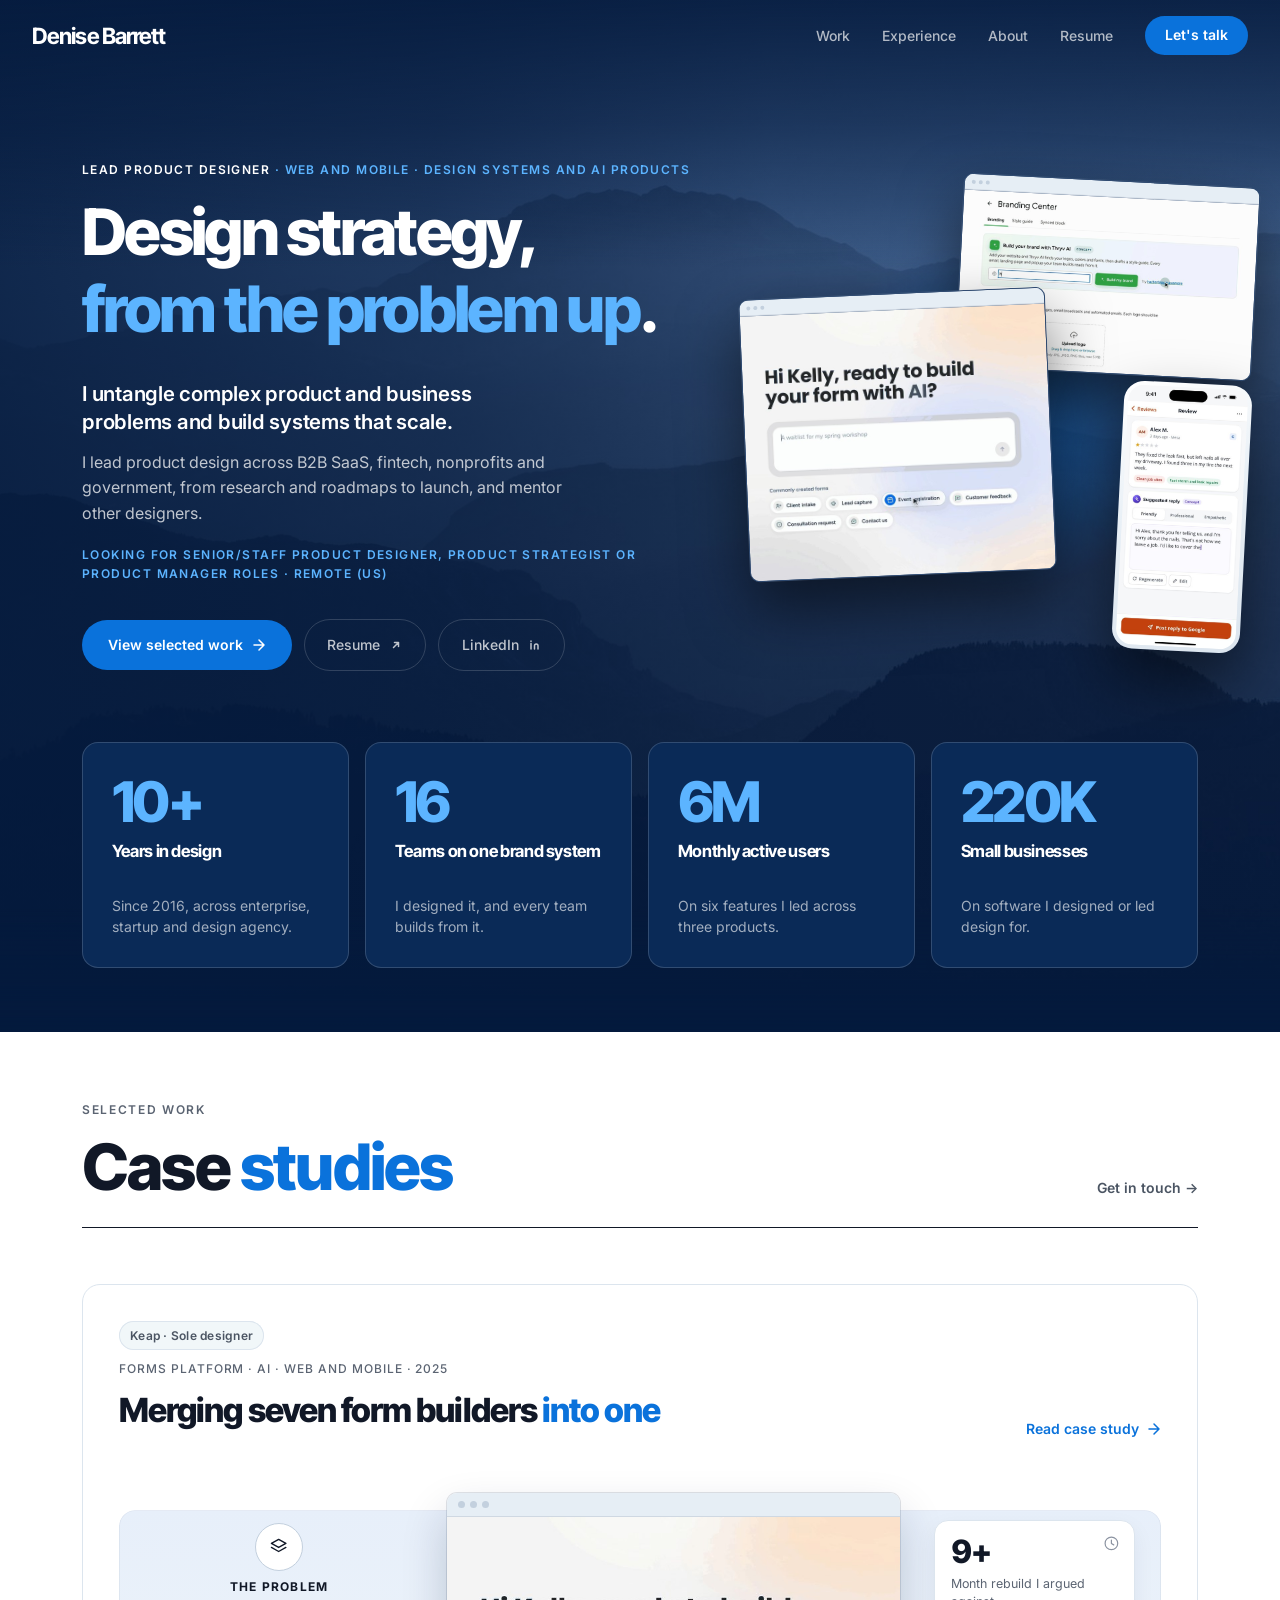
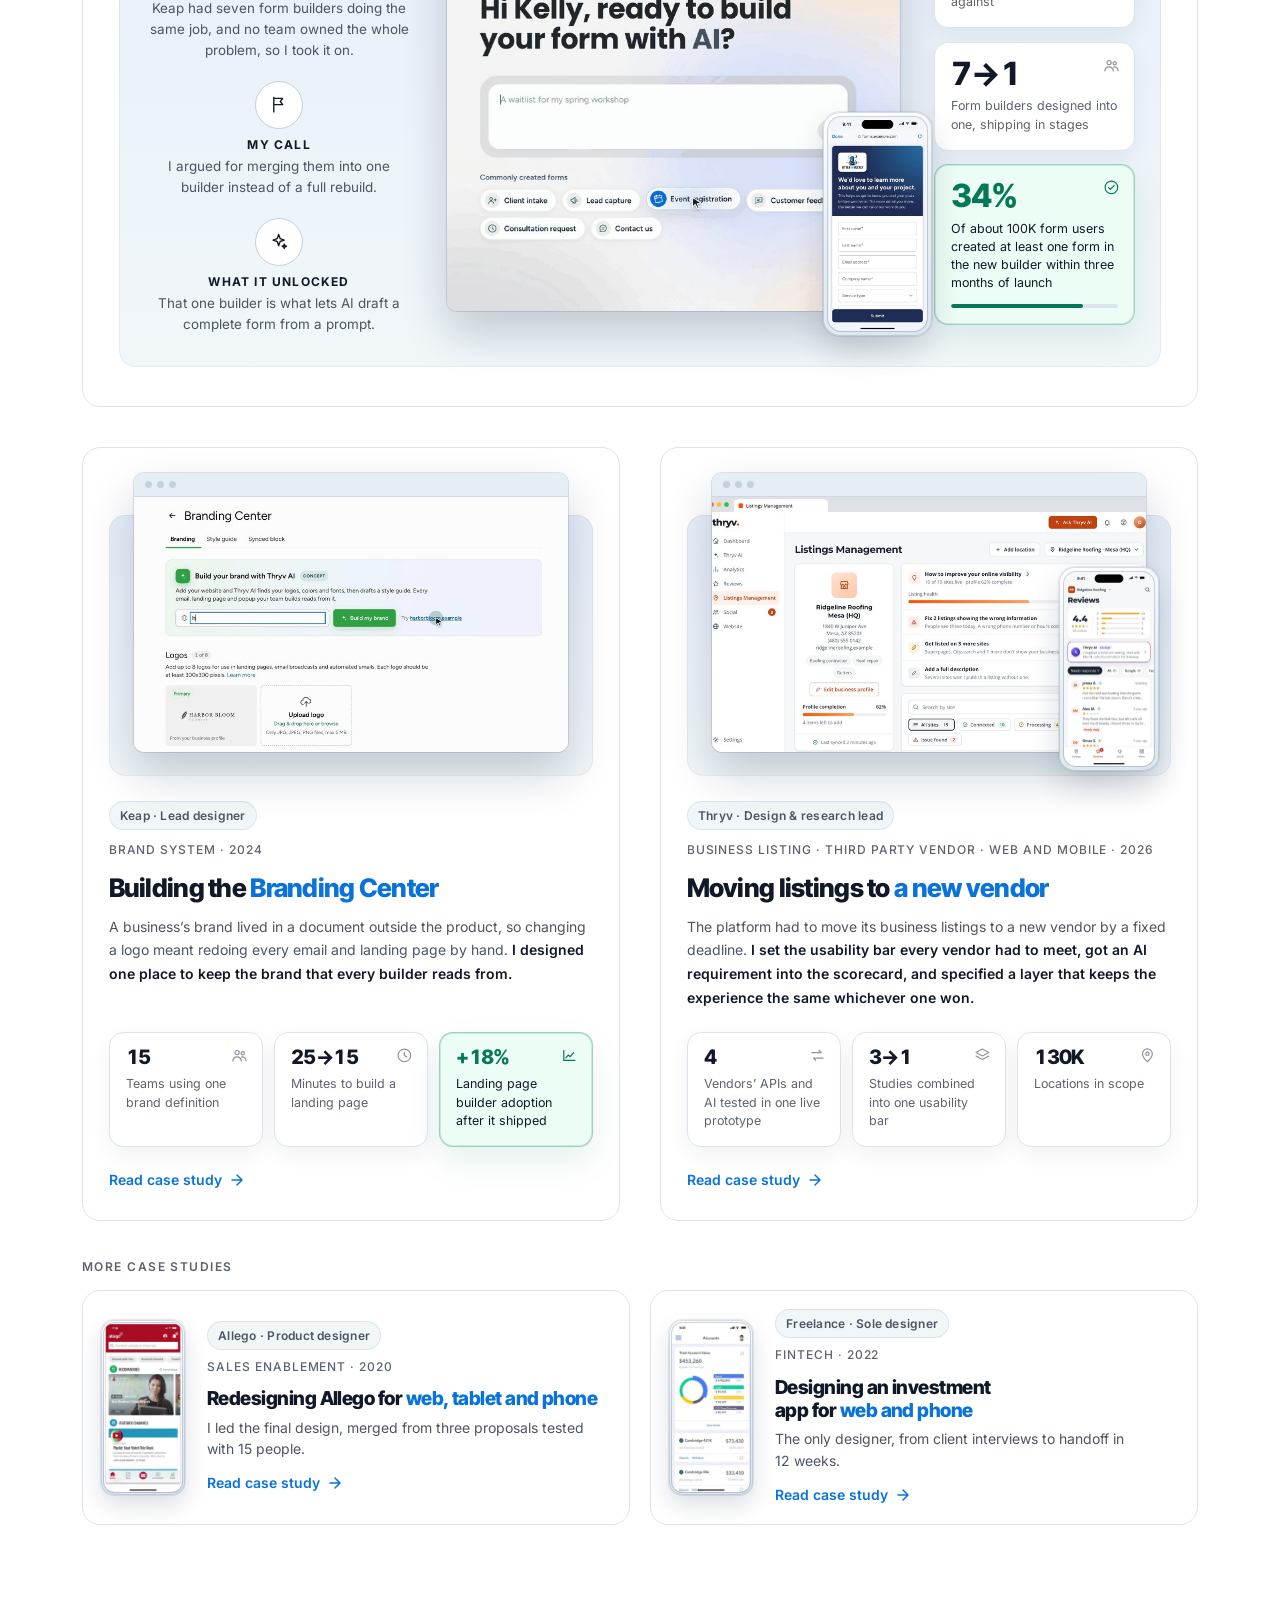
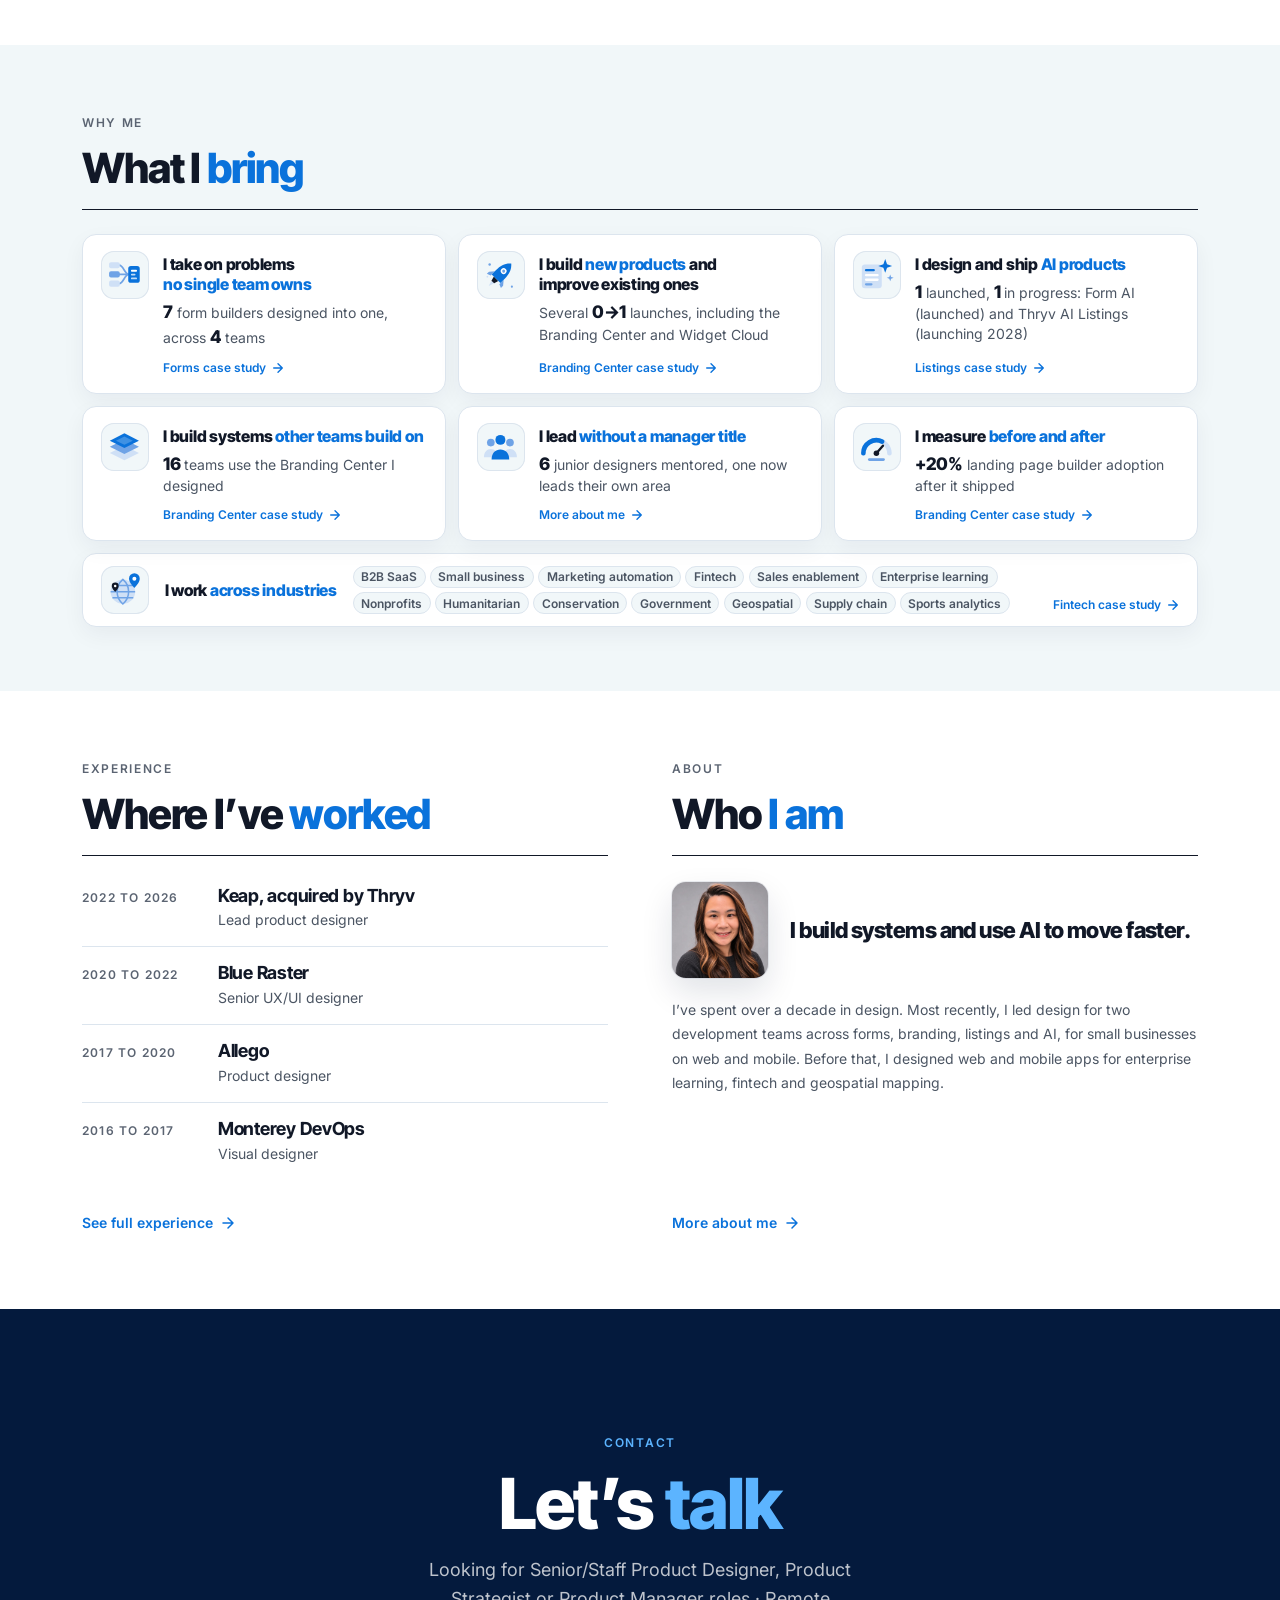
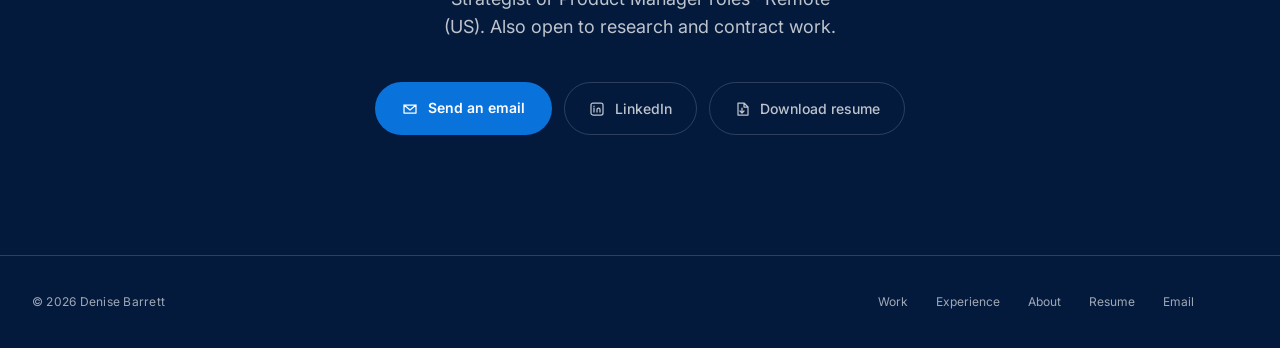
==== commit efdc6002: "Content fixes: PM partnership wording, target roles, alt text, media labels - About and Forms: partn" ====
--- a/index.html
+++ b/index.html
@@ -95,6 +95,7 @@
           </h1>
           <p class="hero-desc">I untangle complex product and business problems and build systems that scale.</p>
           <p class="hero-body">I lead product design across B2B SaaS, fintech, nonprofits and government, from research and roadmaps to launch, and mentor other designers.</p>
+          <p class="hero-open">Looking for Senior/Staff Product Designer, Product Strategist or Product Manager roles &middot; Remote (US)</p>
           <div class="hero-actions">
             <a href="#work" class="btn-primary">
               View selected work
@@ -113,9 +114,9 @@
 
         <div class="hero-mosaic">
           <div class="mosaic-stage">
-            <a class="mosaic-card mc-1" href="case-form-unification.html" aria-label="Read the Form Unification case study"><span class="mosaic-chrome"></span><img src="img/fu-hero-chat-still.jpg" data-video="img/fu-hero-chat.mp4" alt="" width="680" height="590" decoding="async" /><span class="mosaic-label" aria-hidden="true">Merging seven form builders into one <svg width="11" height="11" viewBox="0 0 14 14" fill="none" aria-hidden="true"><path d="M2 7h10M7 2l5 5-5 5" stroke="currentColor" stroke-width="1.7" stroke-linecap="round" stroke-linejoin="round"/></svg></span></a>
-            <a class="mosaic-card mc-2" href="case-branding-center.html" aria-label="Read the Branding Center case study"><span class="mosaic-chrome"></span><img src="img/bc-card-ai-still.jpg" data-video="img/bc-card-ai.mp4" alt="" width="840" height="500" decoding="async" /><span class="mosaic-label" aria-hidden="true">Building the Branding Center <svg width="11" height="11" viewBox="0 0 14 14" fill="none" aria-hidden="true"><path d="M2 7h10M7 2l5 5-5 5" stroke="currentColor" stroke-width="1.7" stroke-linecap="round" stroke-linejoin="round"/></svg></span></a>
-            <a class="mosaic-card mc-4" href="case-business-listing.html#s05" aria-label="See the Business Listing case study on a phone"><span class="mc-screen"><img src="img/hero-m-bl.jpg" data-video="img/hero-m-bl.mp4" alt="" width="360" height="780" decoding="async" /></span><span class="mosaic-label" aria-hidden="true">Listings on a phone <svg width="11" height="11" viewBox="0 0 14 14" fill="none" aria-hidden="true"><path d="M2 7h10M7 2l5 5-5 5" stroke="currentColor" stroke-width="1.7" stroke-linecap="round" stroke-linejoin="round"/></svg></span></a>
+            <a class="mosaic-card mc-1" href="case-form-unification.html" aria-label="Read the Form Unification case study"><span class="mosaic-chrome"></span><img src="img/fu-hero-chat-still.jpg" data-video="img/fu-hero-chat.mp4" alt="AI form builder asking what form to build, with a prompt box and common form types" width="680" height="590" decoding="async" /><span class="mosaic-label" aria-hidden="true">Merging seven form builders into one <svg width="11" height="11" viewBox="0 0 14 14" fill="none" aria-hidden="true"><path d="M2 7h10M7 2l5 5-5 5" stroke="currentColor" stroke-width="1.7" stroke-linecap="round" stroke-linejoin="round"/></svg></span></a>
+            <a class="mosaic-card mc-2" href="case-branding-center.html" aria-label="Read the Branding Center case study"><span class="mosaic-chrome"></span><img src="img/bc-card-ai-still.jpg" data-video="img/bc-card-ai.mp4" alt="Branding Center screen: build your brand with AI from a website, and the logos section" width="840" height="500" decoding="async" /><span class="mosaic-label" aria-hidden="true">Building the Branding Center <svg width="11" height="11" viewBox="0 0 14 14" fill="none" aria-hidden="true"><path d="M2 7h10M7 2l5 5-5 5" stroke="currentColor" stroke-width="1.7" stroke-linecap="round" stroke-linejoin="round"/></svg></span></a>
+            <a class="mosaic-card mc-4" href="case-business-listing.html#s05" aria-label="See the Business Listing case study on a phone"><span class="mc-screen"><img src="img/hero-m-bl.jpg" data-video="img/hero-m-bl.mp4" alt="Phone screen with a one-star review and an AI-suggested reply ready to post to Google" width="360" height="780" decoding="async" /></span><span class="mosaic-label" aria-hidden="true">Listings on a phone <svg width="11" height="11" viewBox="0 0 14 14" fill="none" aria-hidden="true"><path d="M2 7h10M7 2l5 5-5 5" stroke="currentColor" stroke-width="1.7" stroke-linecap="round" stroke-linejoin="round"/></svg></span></a>
           </div>
         </div>
       </div>
@@ -346,7 +347,7 @@
     <div class="container">
       <div class="section-label" style="margin-bottom:1rem;">Contact</div>
       <h2 style="margin-bottom:1rem;">Let’s <span class="hl">talk</span></h2>
-      <p class="contact-sub">I&rsquo;m looking for Senior/Staff Product Designer or Product Manager roles, remote. I&rsquo;m also open to research and contract work.</p>
+      <p class="contact-sub">Looking for Senior/Staff Product Designer, Product Strategist or Product Manager roles &middot; Remote (US). Also open to research and contract work.</p>
       <div class="contact-actions">
         <a href="mailto:denisexue106@gmail.com" class="btn-light">
           <svg width="16" height="16" viewBox="0 0 16 16" fill="none"><path d="M2 4h12v8H2V4zm0 0l6 5 6-5" stroke="currentColor" stroke-width="1.25" stroke-linecap="round" stroke-linejoin="round"/></svg>
--- a/site.css
+++ b/site.css
@@ -271,6 +271,16 @@
   transition: opacity 0.7s ease, transform 0.7s var(--ease);
 }
 .hero-body.in { opacity: 1; transform: none; }
+/* Who I'm looking for: one line in the eyebrow's label style, under the intro. */
+.hero-open {
+  font-size: var(--type-xs); font-weight: 600;
+  letter-spacing: 0.12em; text-transform: uppercase;
+  color: var(--accent-light);
+  margin: -1.1rem 0 2.25rem;
+  opacity: 0; transform: translateY(16px);
+  transition: opacity 0.7s ease, transform 0.7s var(--ease);
+}
+.hero-open.in { opacity: 1; transform: none; }
 
 .hero-actions {
   display: flex; flex-wrap: wrap; gap: 0.75rem; align-items: center;
@@ -1414,6 +1424,7 @@
 .motion #hero h1.in .ln > span { transform: none; }
 .motion .hero-desc.in { transition-delay: 0.42s; }
 .motion .hero-body.in { transition-delay: 0.52s; }
+.motion .hero-open.in { transition-delay: 0.57s; }
 .motion .hero-actions.in { transition-delay: 0.62s; }
 
 /* the four numbers: each card rises in turn when the row comes into view, and counts up */
@@ -1644,6 +1655,7 @@
   #hero h1 { margin-bottom: 1.3rem; }
   .hero-desc { margin-bottom: 1.75rem; }
   .hero-body { display: none; }
+  .hero-open { margin-top: -0.75rem; margin-bottom: 1.75rem; }
 
   /* the four numbers: figure and label */
   .fact { padding: 0.95rem 1rem 1rem; border-radius: 12px; }
@@ -1715,7 +1727,7 @@
     transition-duration: 0.001ms !important;
     scroll-behavior: auto !important;
   }
-  .fade-up, .hero-eyebrow, .hero-desc, .hero-body, .hero-actions, .hero-facts, .hero-mosaic,
+  .fade-up, .hero-eyebrow, .hero-desc, .hero-body, .hero-open, .hero-actions, .hero-facts, .hero-mosaic,
   .fade-up .iconrow, .fade-up .statcard, .fade-up .callout, .fade-up .panel {
     opacity: 1 !important;
     transform: none !important;
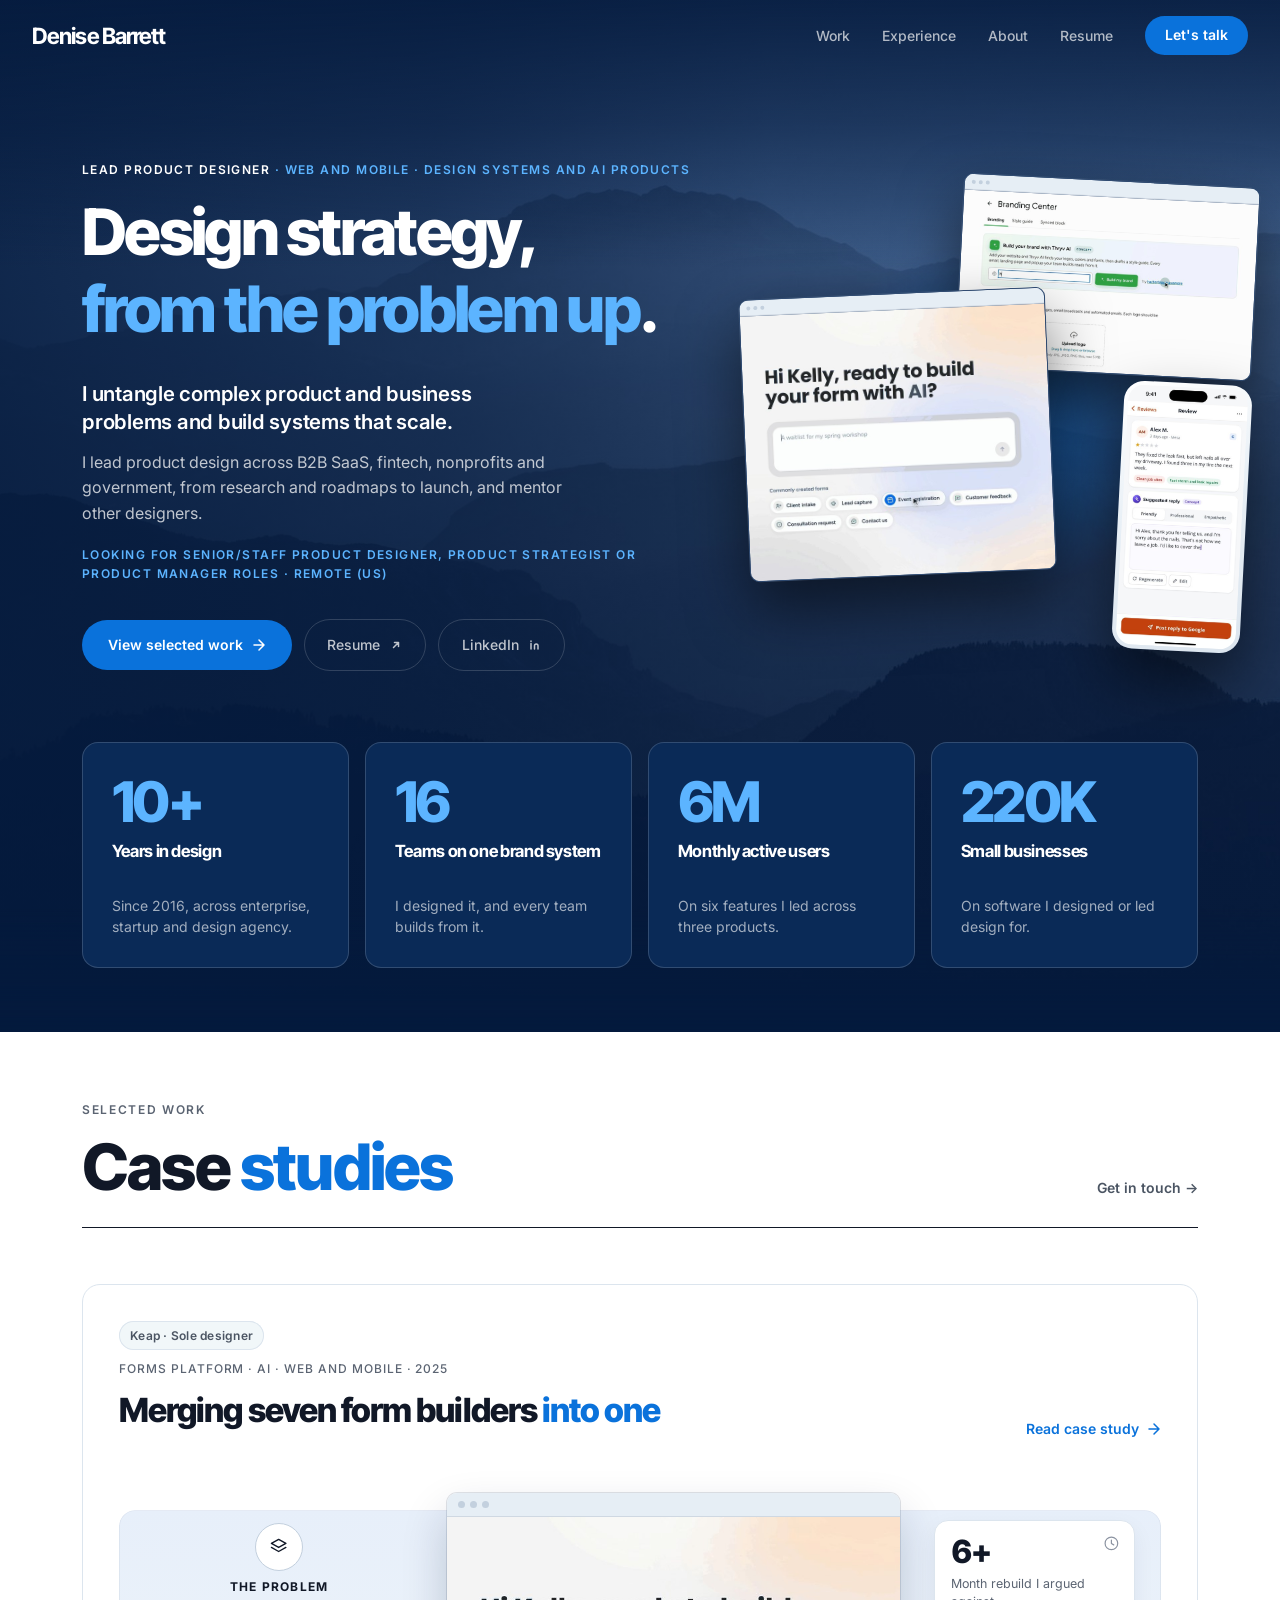
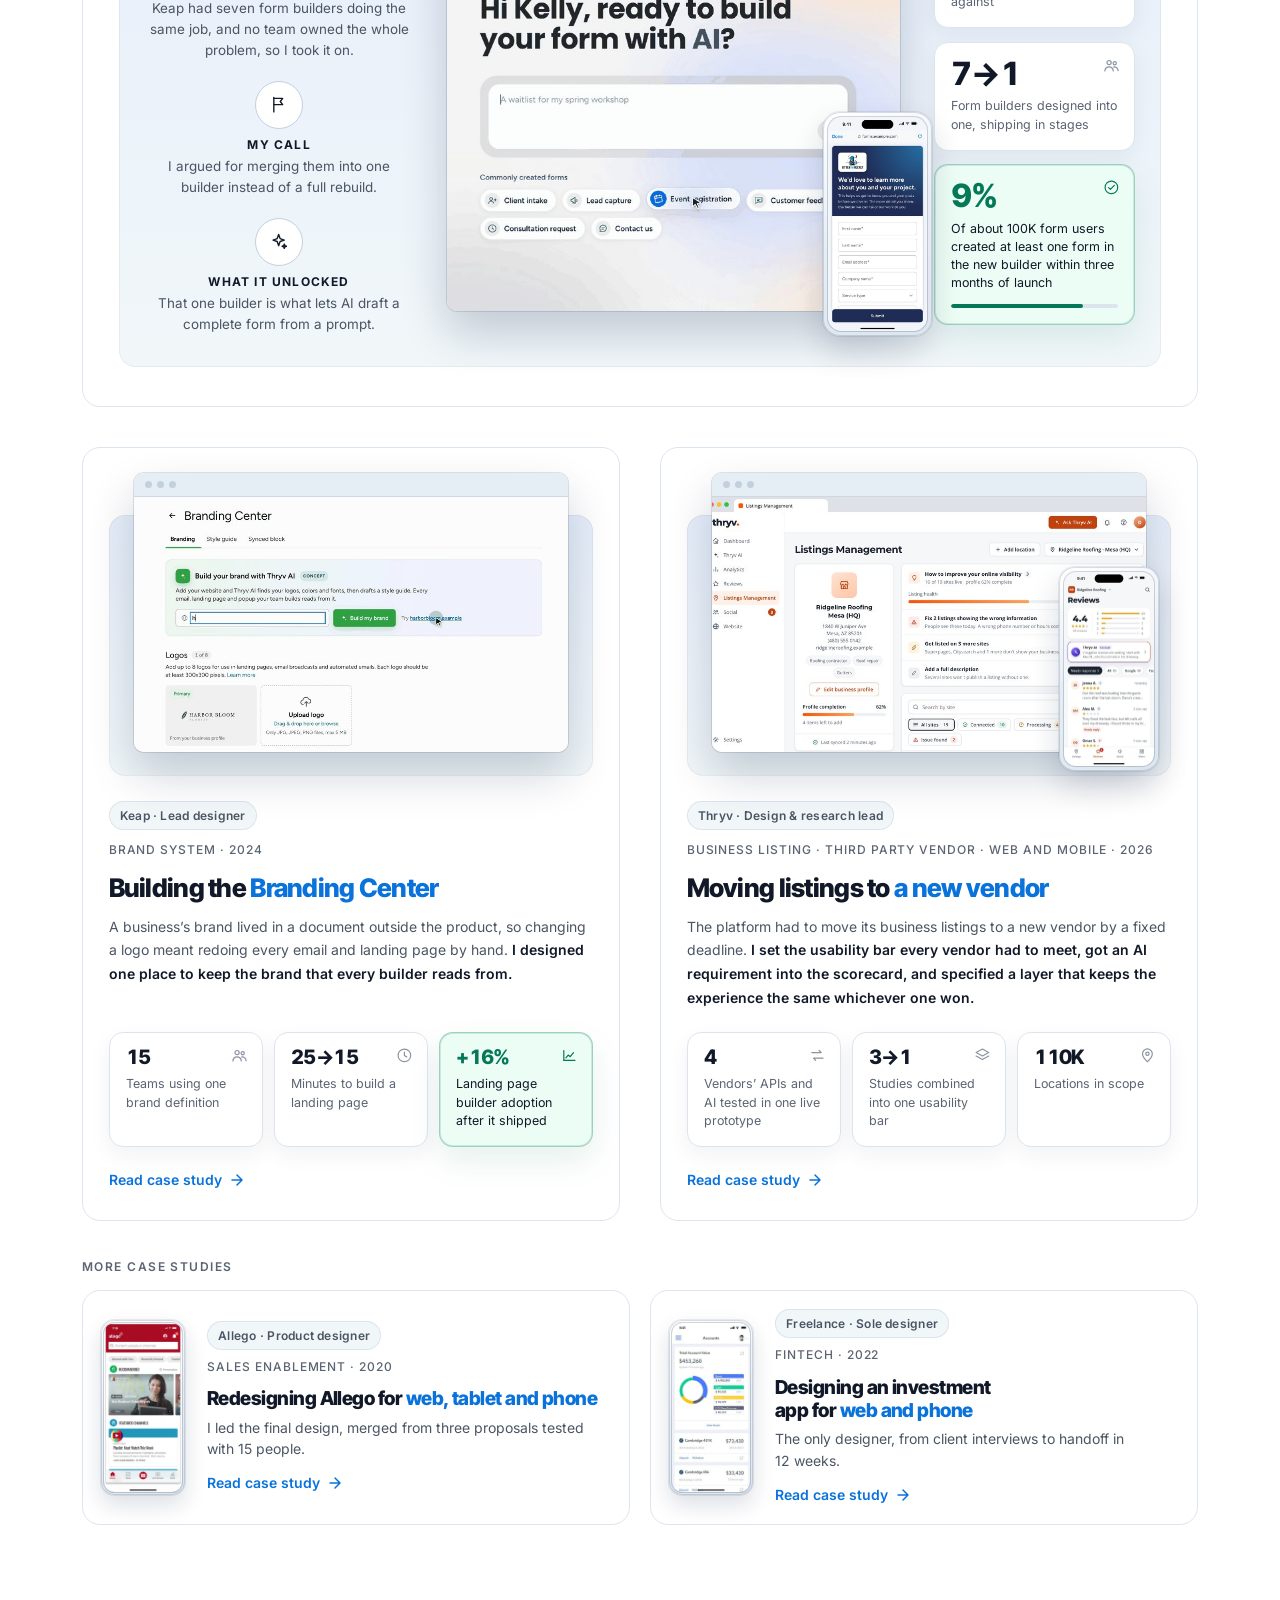
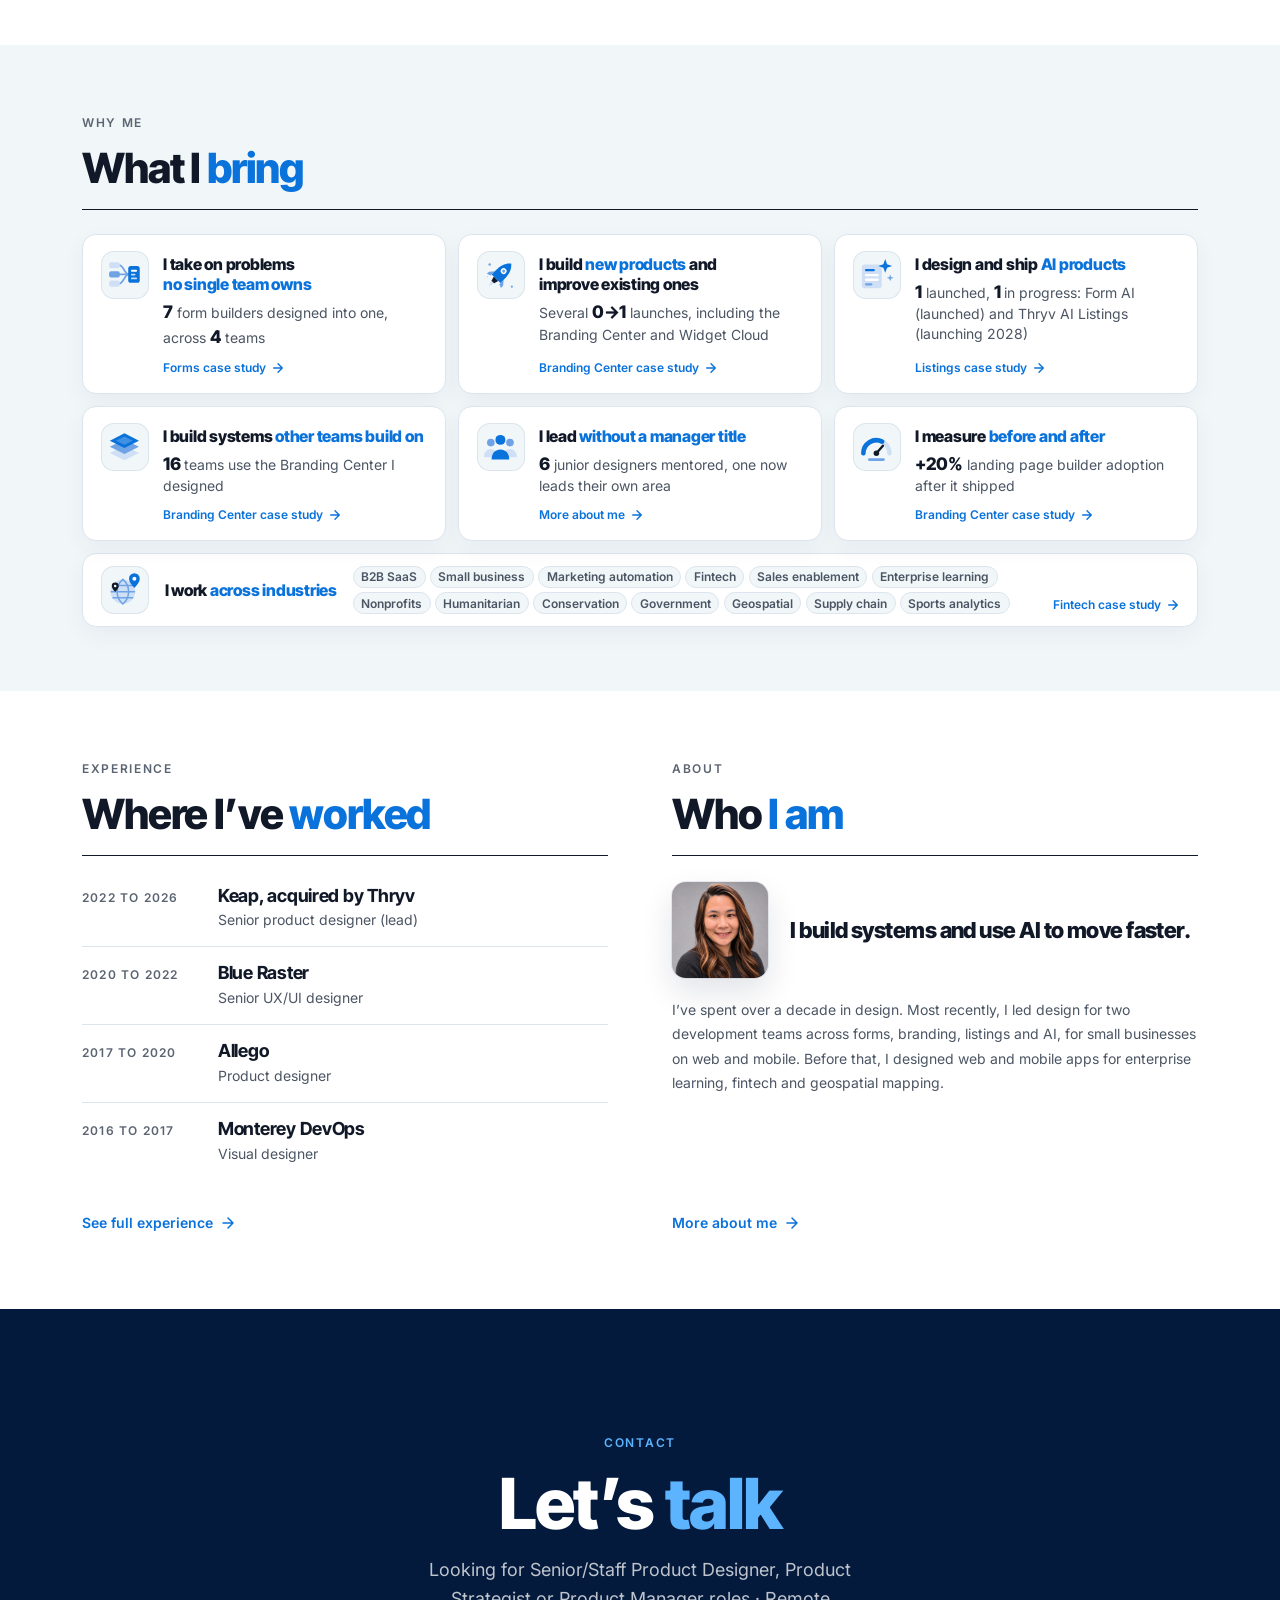
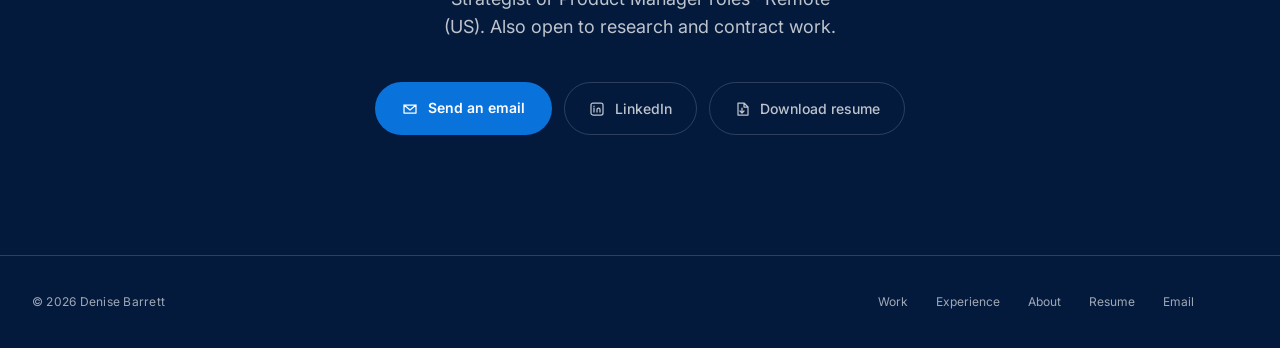
==== commit f9cca607: "Sync the site with the new resume and replace the resume PDF - Experience: Keap title is Senior prod" ====
--- a/index.html
+++ b/index.html
@@ -317,7 +317,7 @@
             </div>
           </div>
           <ol class="mini-roles fade-up" role="list">
-            <li><span class="mr-when">2022 to 2026</span><span class="mr-what"><strong>Keap, acquired by Thryv</strong> <span>Lead product designer</span></span></li>
+            <li><span class="mr-when">2022 to 2026</span><span class="mr-what"><strong>Keap, acquired by Thryv</strong> <span>Senior product designer (lead)</span></span></li>
             <li><span class="mr-when">2020 to 2022</span><span class="mr-what"><strong>Blue Raster</strong> <span>Senior UX/UI designer</span></span></li>
             <li><span class="mr-when">2017 to 2020</span><span class="mr-what"><strong>Allego</strong> <span>Product designer</span></span></li>
             <li><span class="mr-when">2016 to 2017</span><span class="mr-what"><strong>Monterey DevOps</strong> <span>Visual designer</span></span></li>
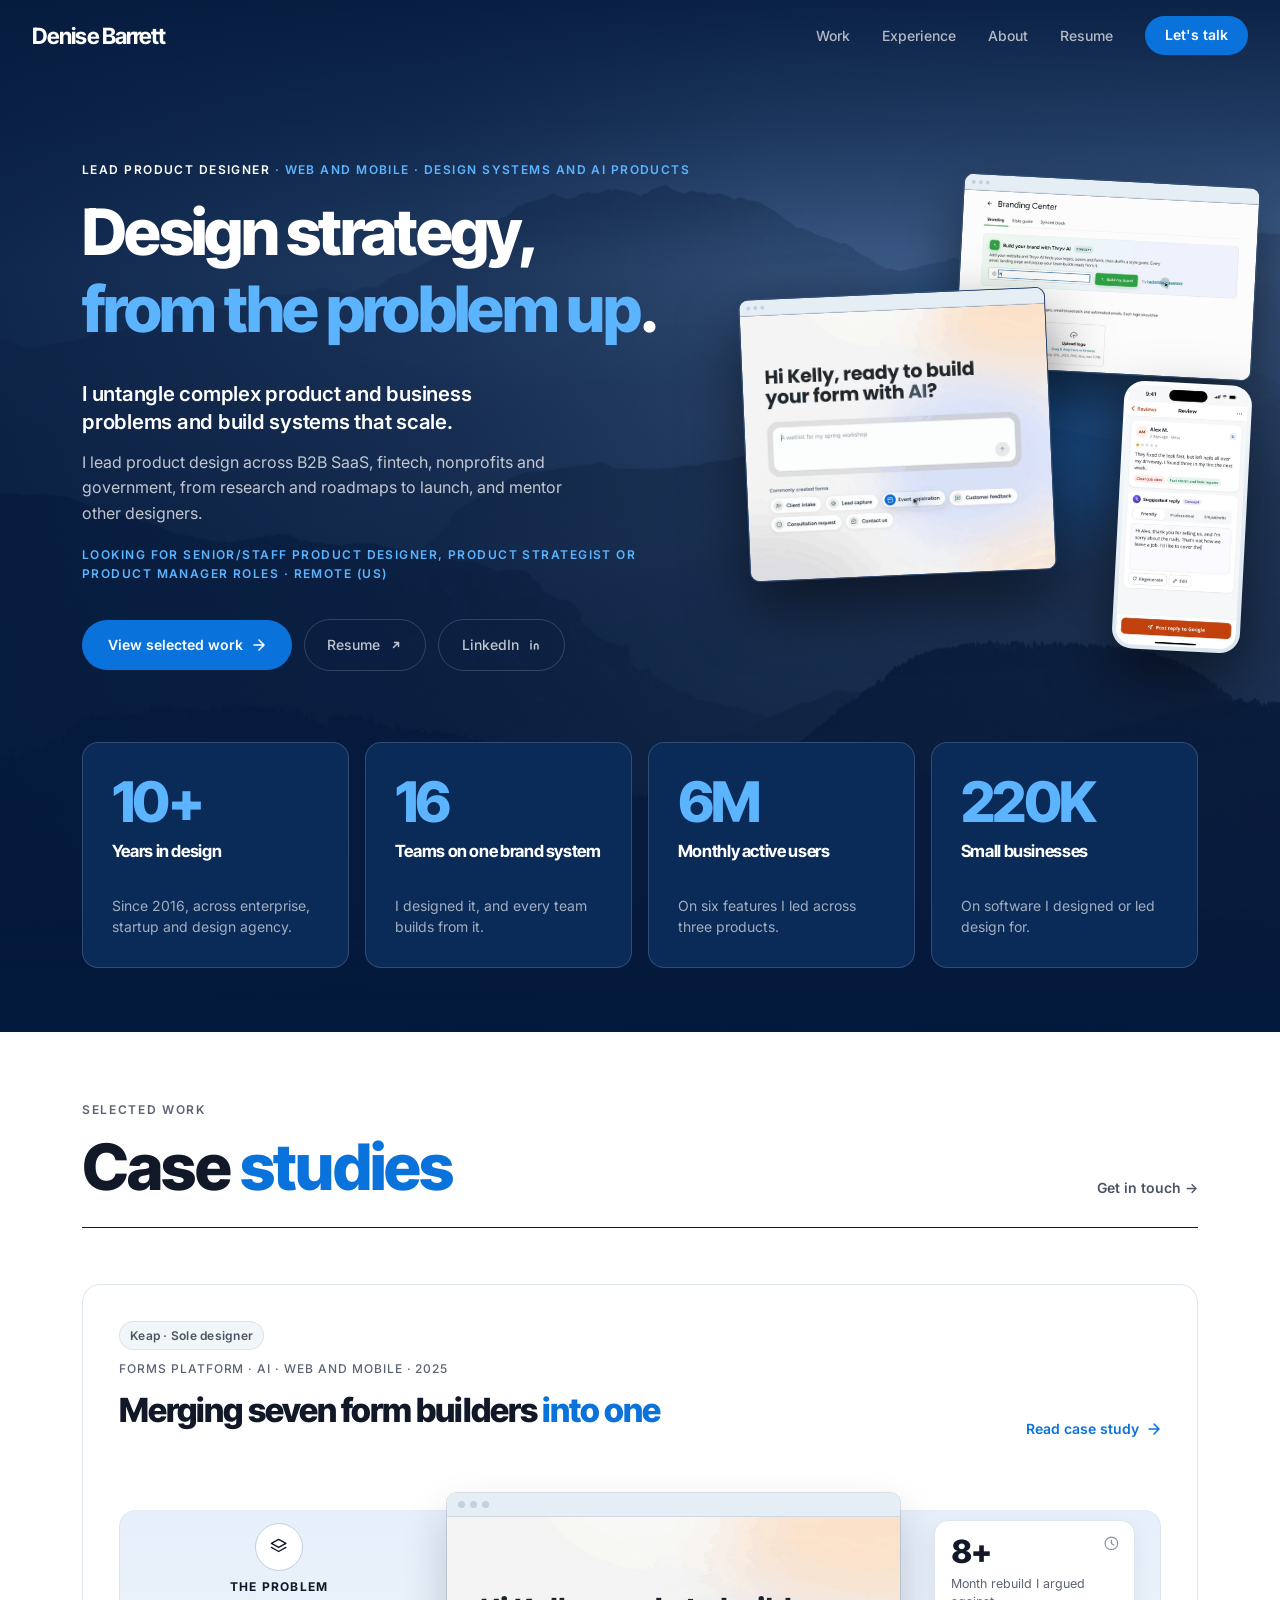
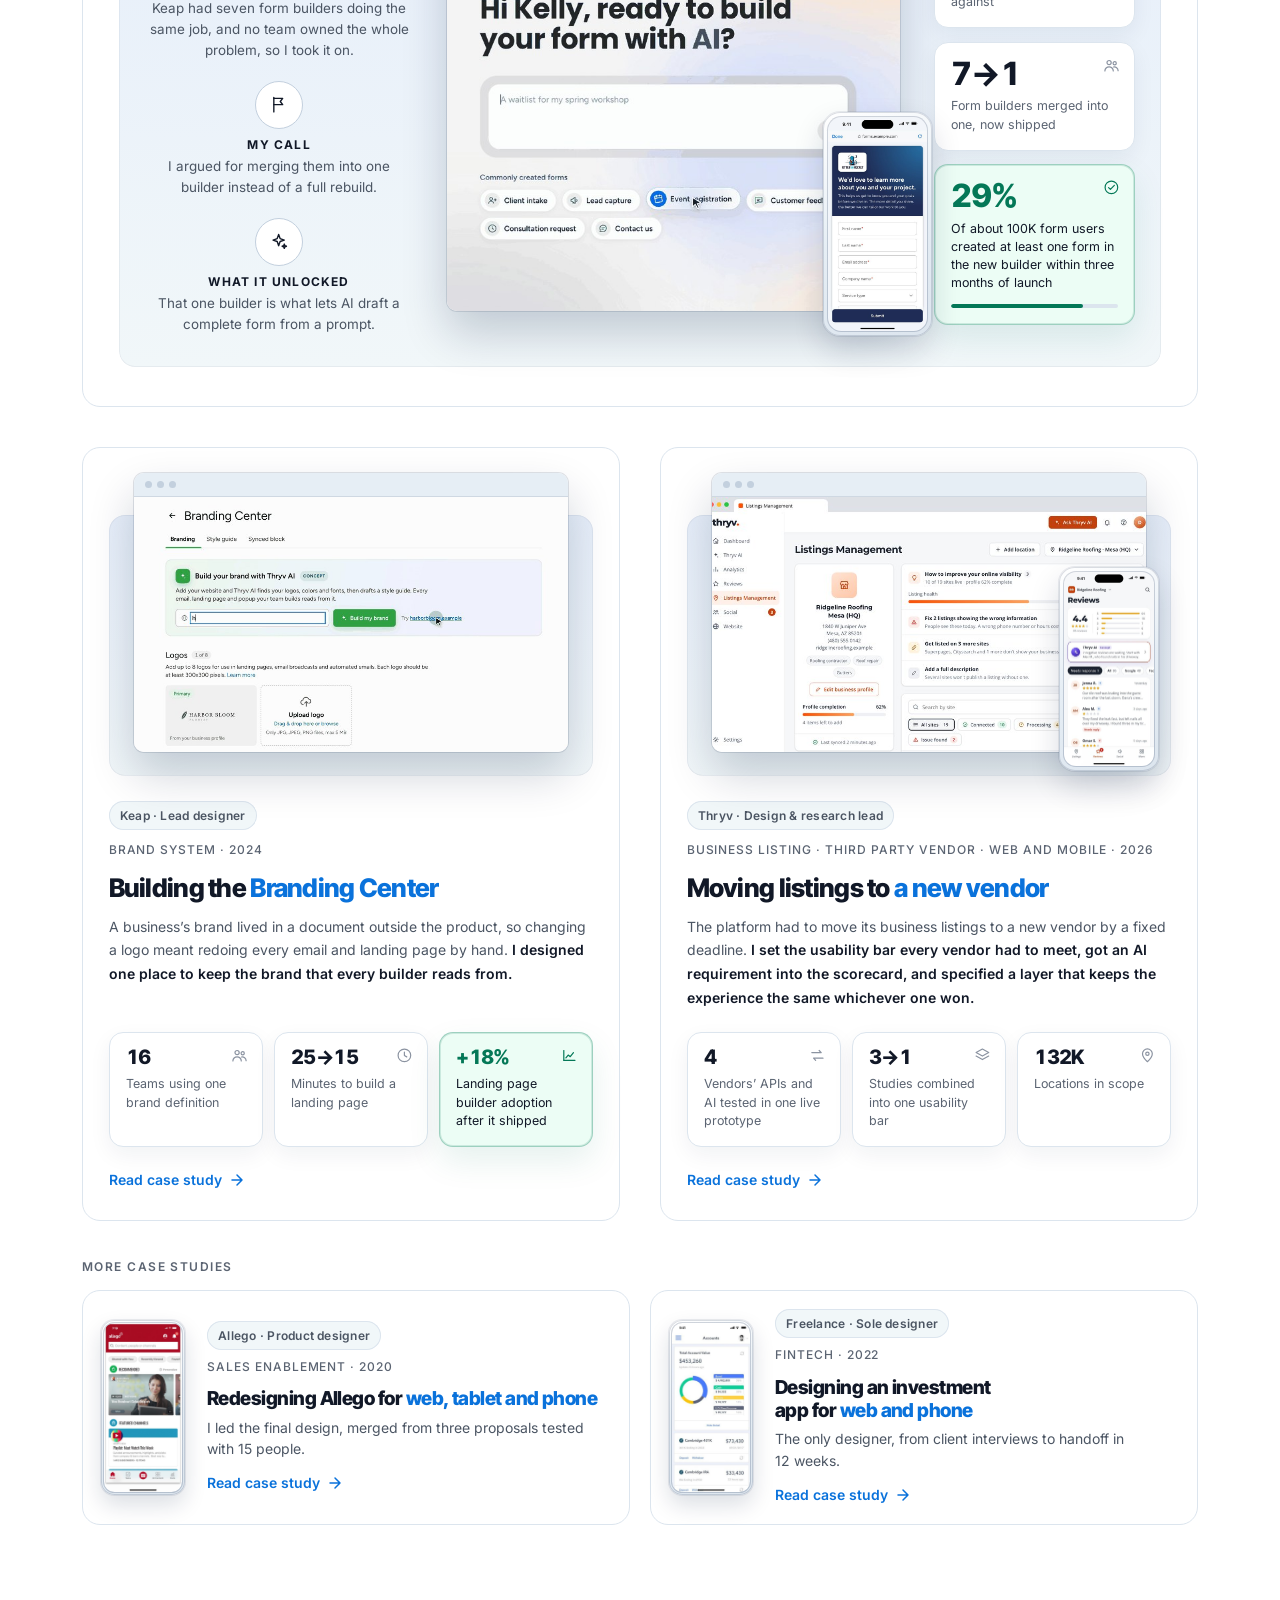
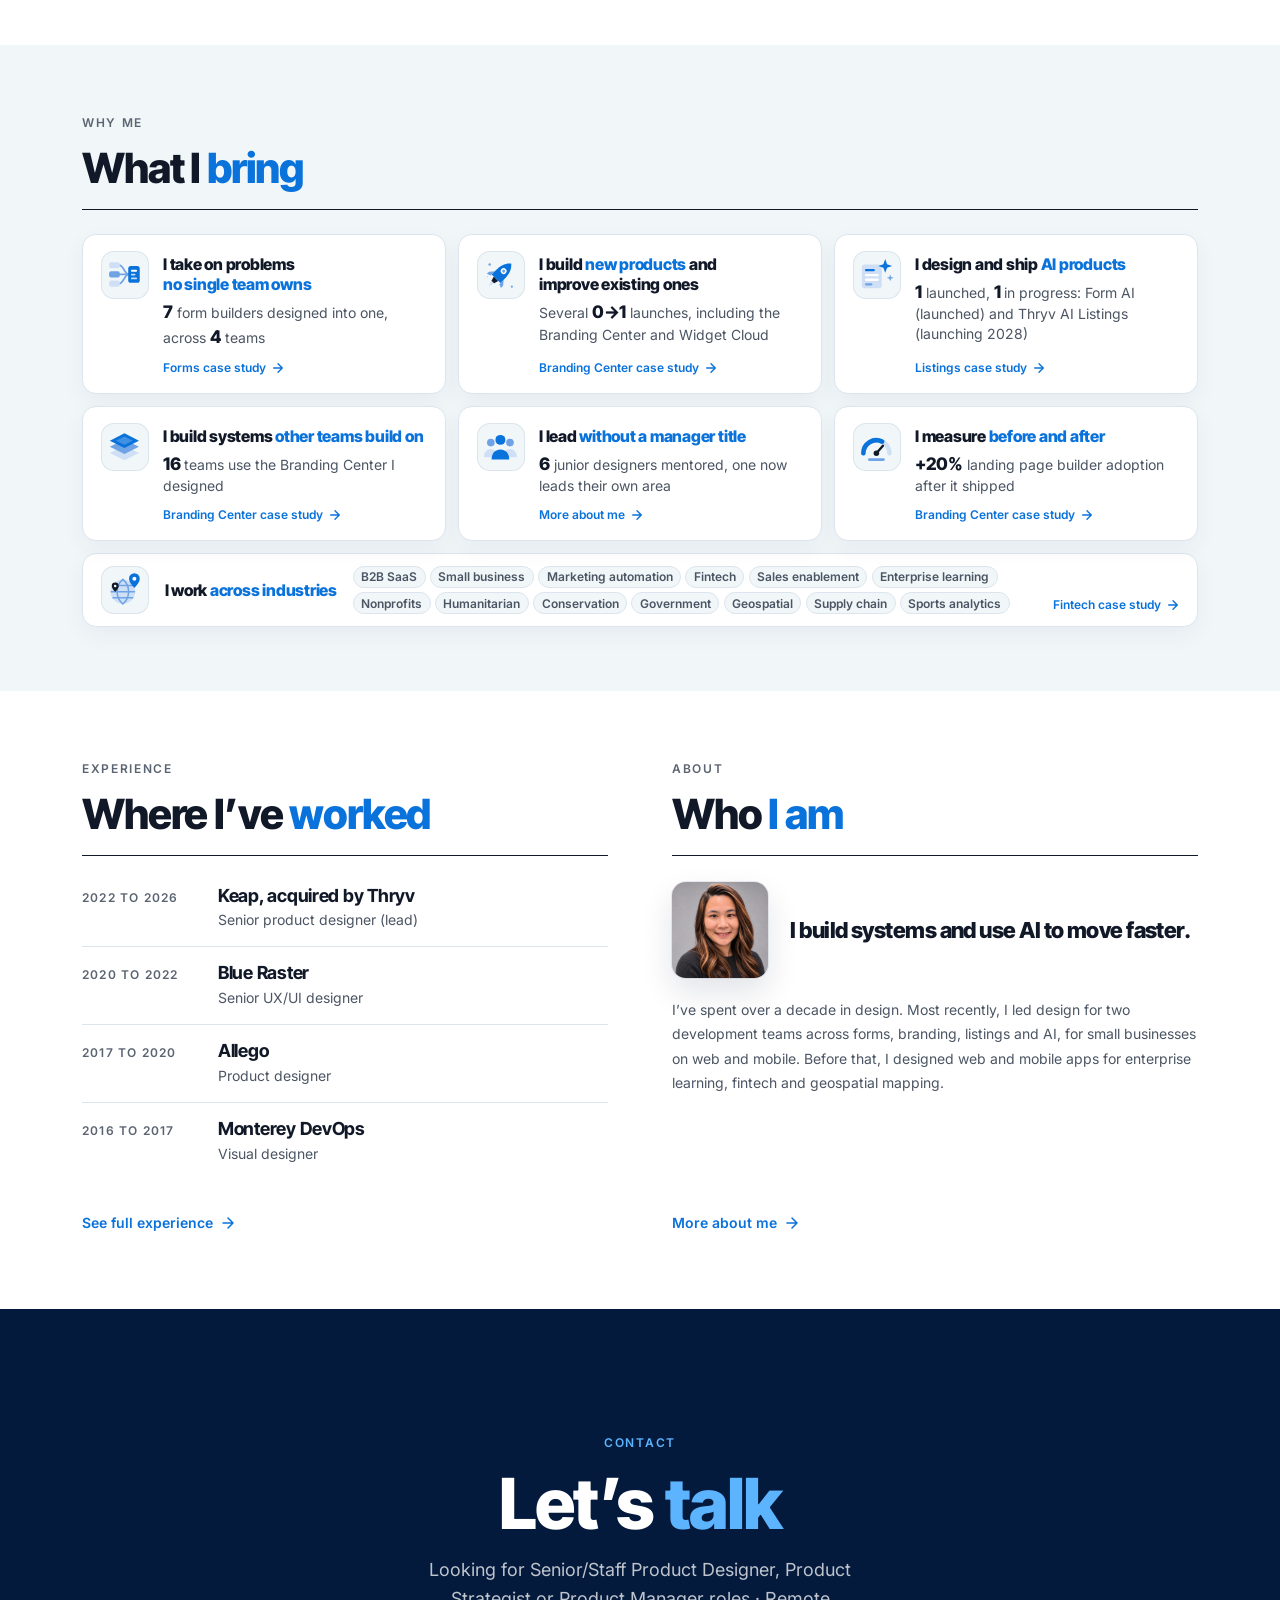
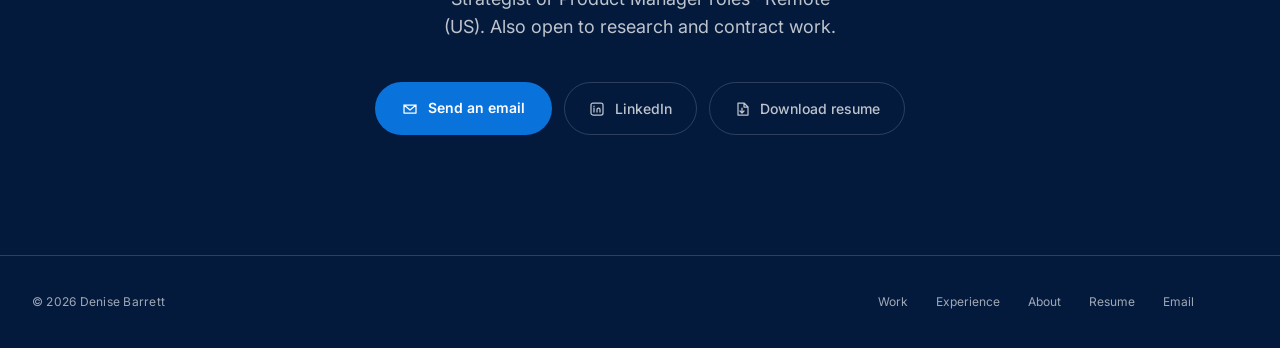
==== commit 45a39a65: "Forms: the whole merge has shipped; future improvements on hold - Summary, stat and status now say t" ====
--- a/index.html
+++ b/index.html
@@ -182,7 +182,7 @@
             <div class="stage"><div class="case-shot"><div class="case-chrome"></div><video class="case-cover" data-src="img/fu-hero-chat.mp4" poster="img/fu-hero-chat-still.jpg" muted loop playsinline preload="none" width="680" height="590" aria-label="Thryv AI creating a client intake form in chat, in the interactive prototype: a prompt is typed, two questions are answered, and the form builds beside a live preview"></video></div><span class="case-phone"><img src="img/home-m-fu.jpg" alt="The finished client intake form on a phone, in the Spotlight template" loading="lazy" decoding="async" width="360" height="779" /></span></div>
             <div class="statcards stack">
               <div class="statcard sc-more"><svg class="icon sc-icon" aria-hidden="true" focusable="false"><use href="#i-clock"/></svg><span class="sc-value">12+</span><span class="sc-label">Month rebuild I argued against</span></div>
-              <div class="statcard"><svg class="icon sc-icon" aria-hidden="true" focusable="false"><use href="#i-users"/></svg><span class="sc-value">7→1</span><span class="sc-label">Form builders designed into one, shipping in stages</span></div>
+              <div class="statcard"><svg class="icon sc-icon" aria-hidden="true" focusable="false"><use href="#i-users"/></svg><span class="sc-value">7→1</span><span class="sc-label">Form builders merged into one, now shipped</span></div>
               <div class="statcard hi"><svg class="icon sc-icon" aria-hidden="true" focusable="false"><use href="#i-check-circle"/></svg><span class="sc-value">79%</span><span class="sc-label">Of about 100K form users created at least one form in the new builder within three months of launch</span><span class="sc-bar" style="--v:79%"><i></i></span></div>
             </div>
           </div></div>
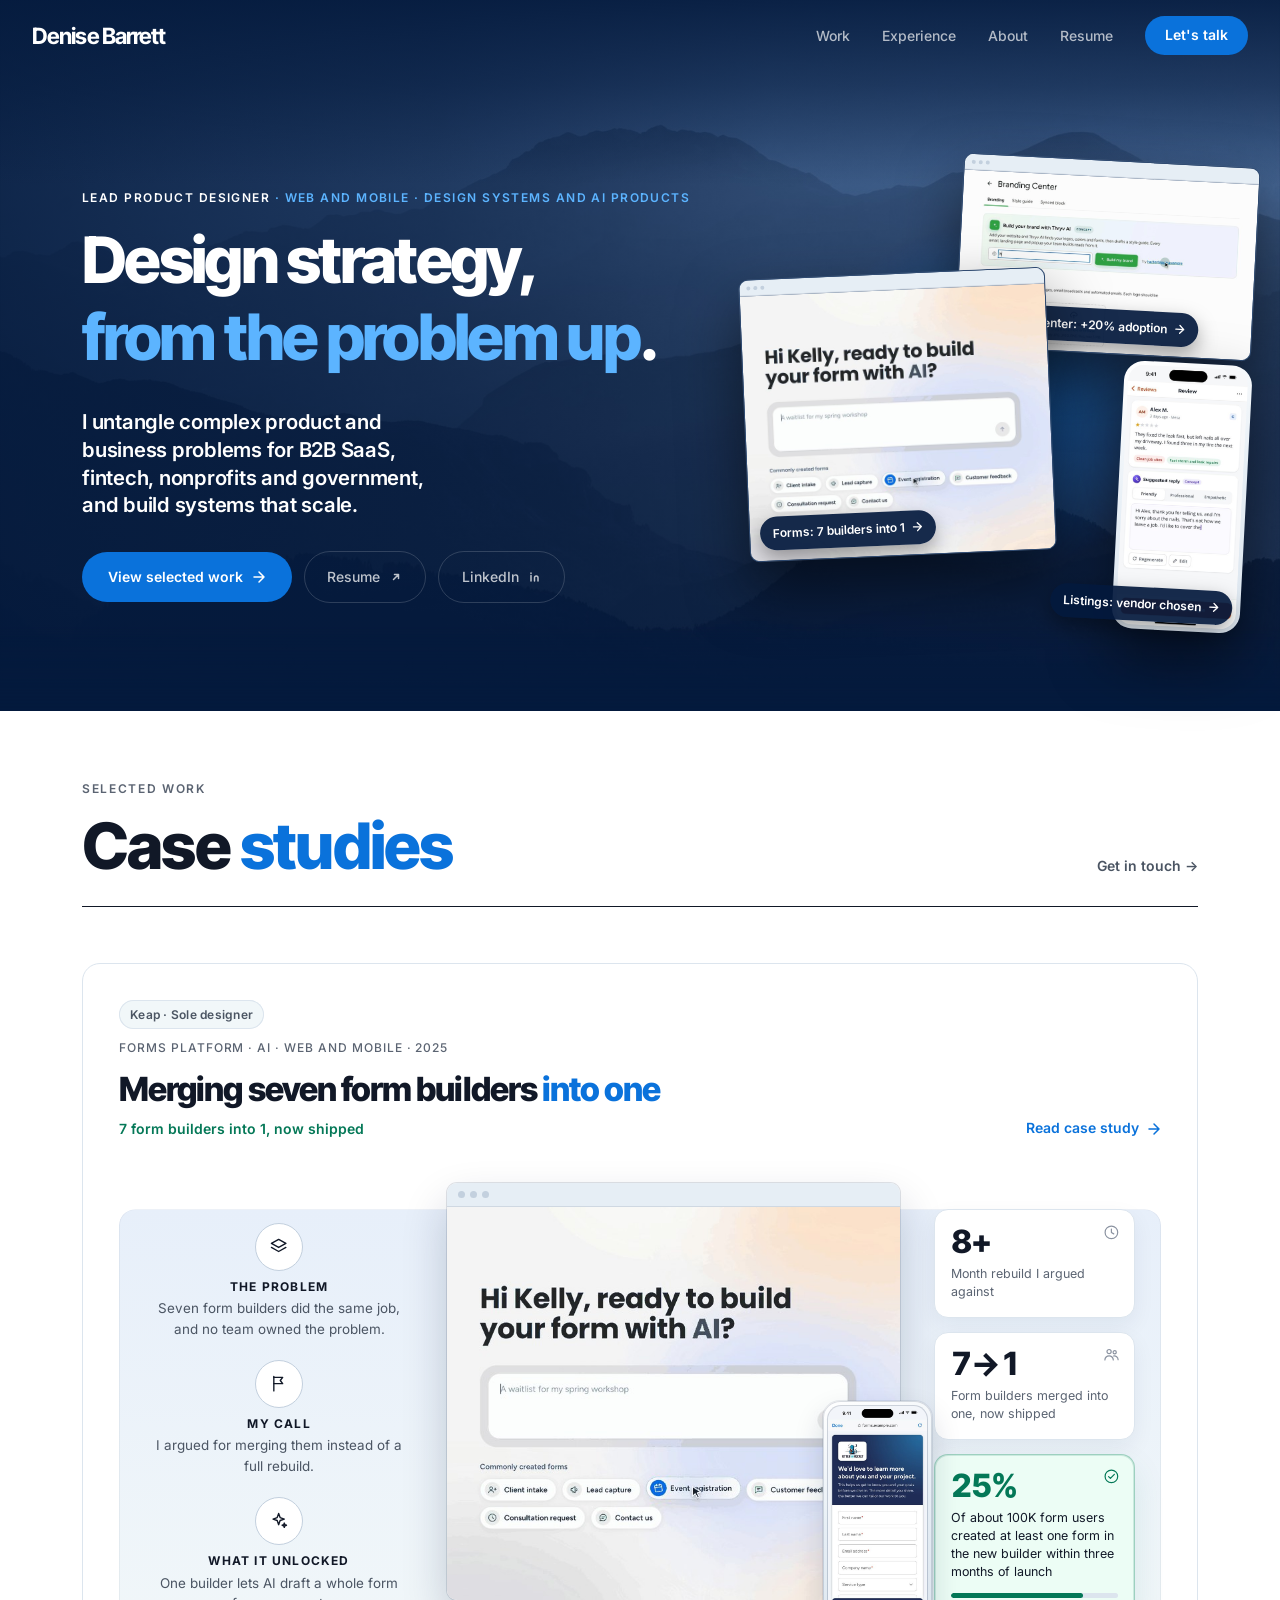
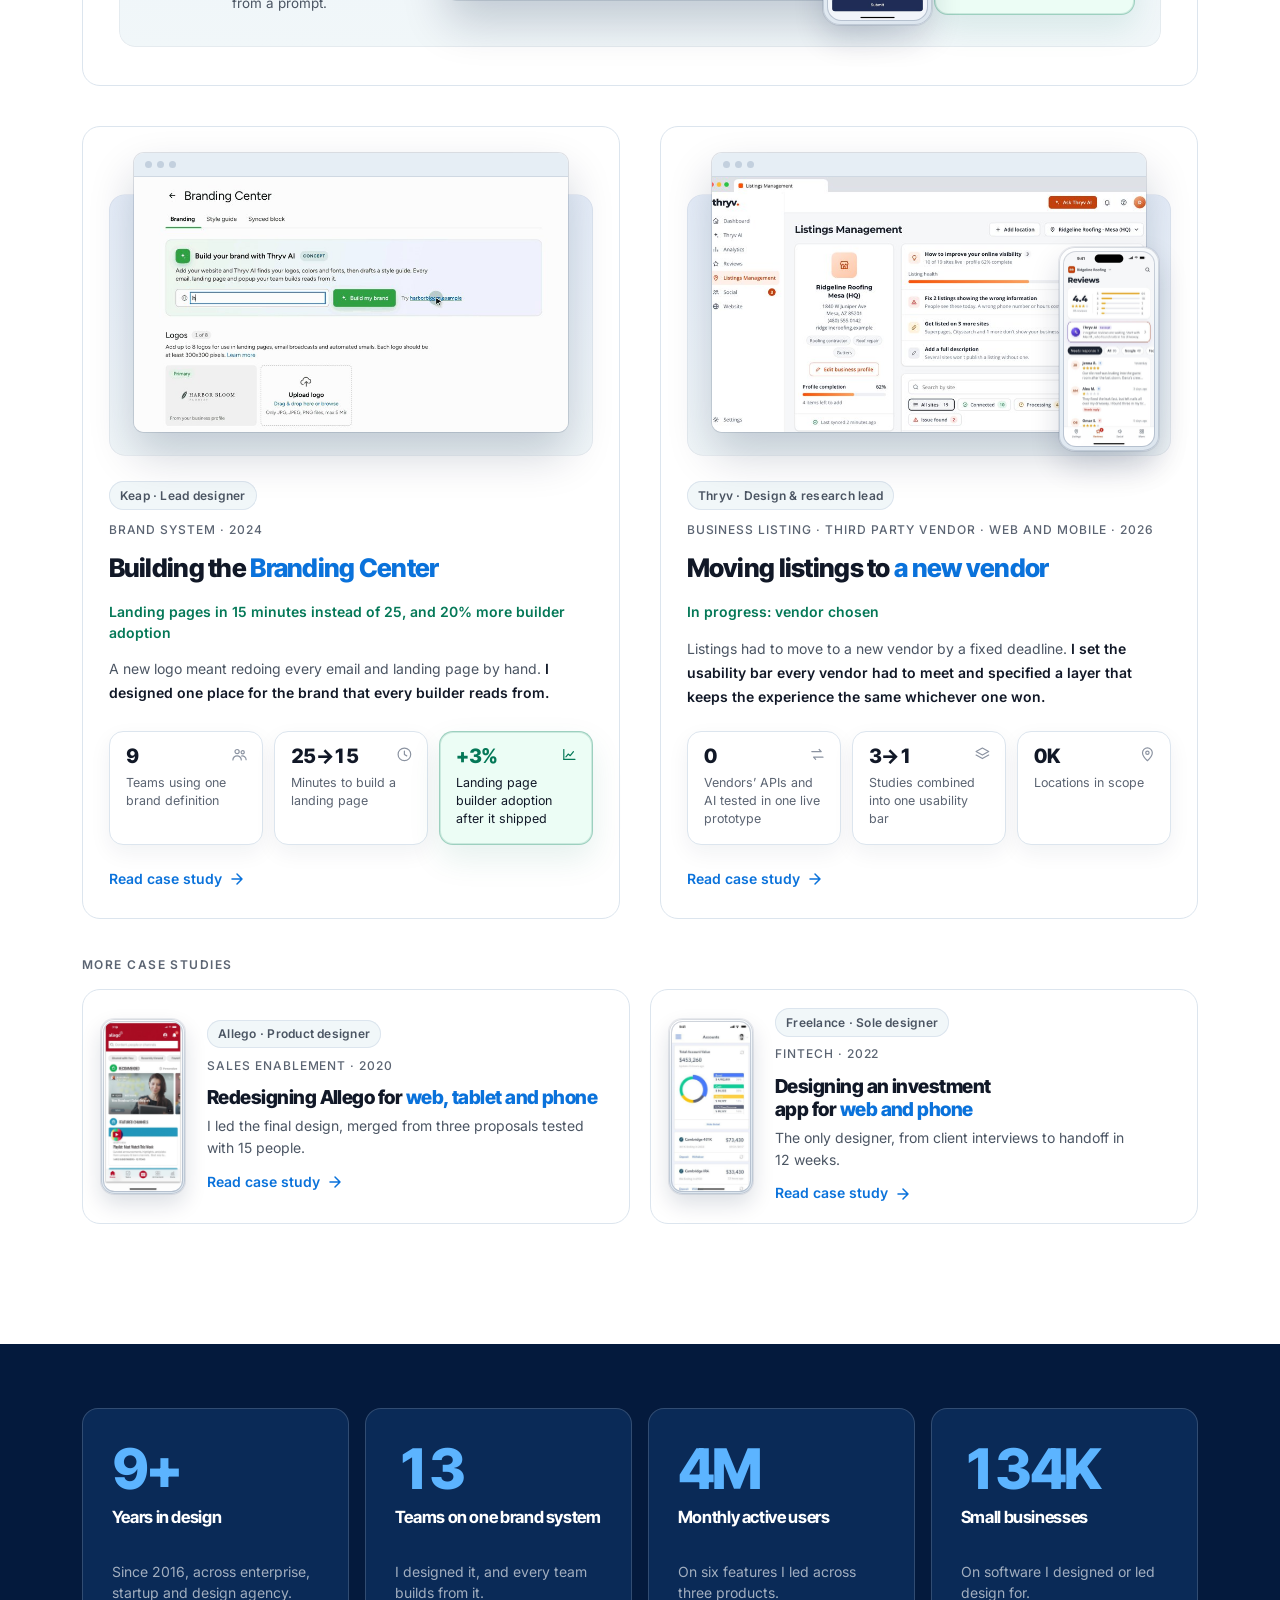
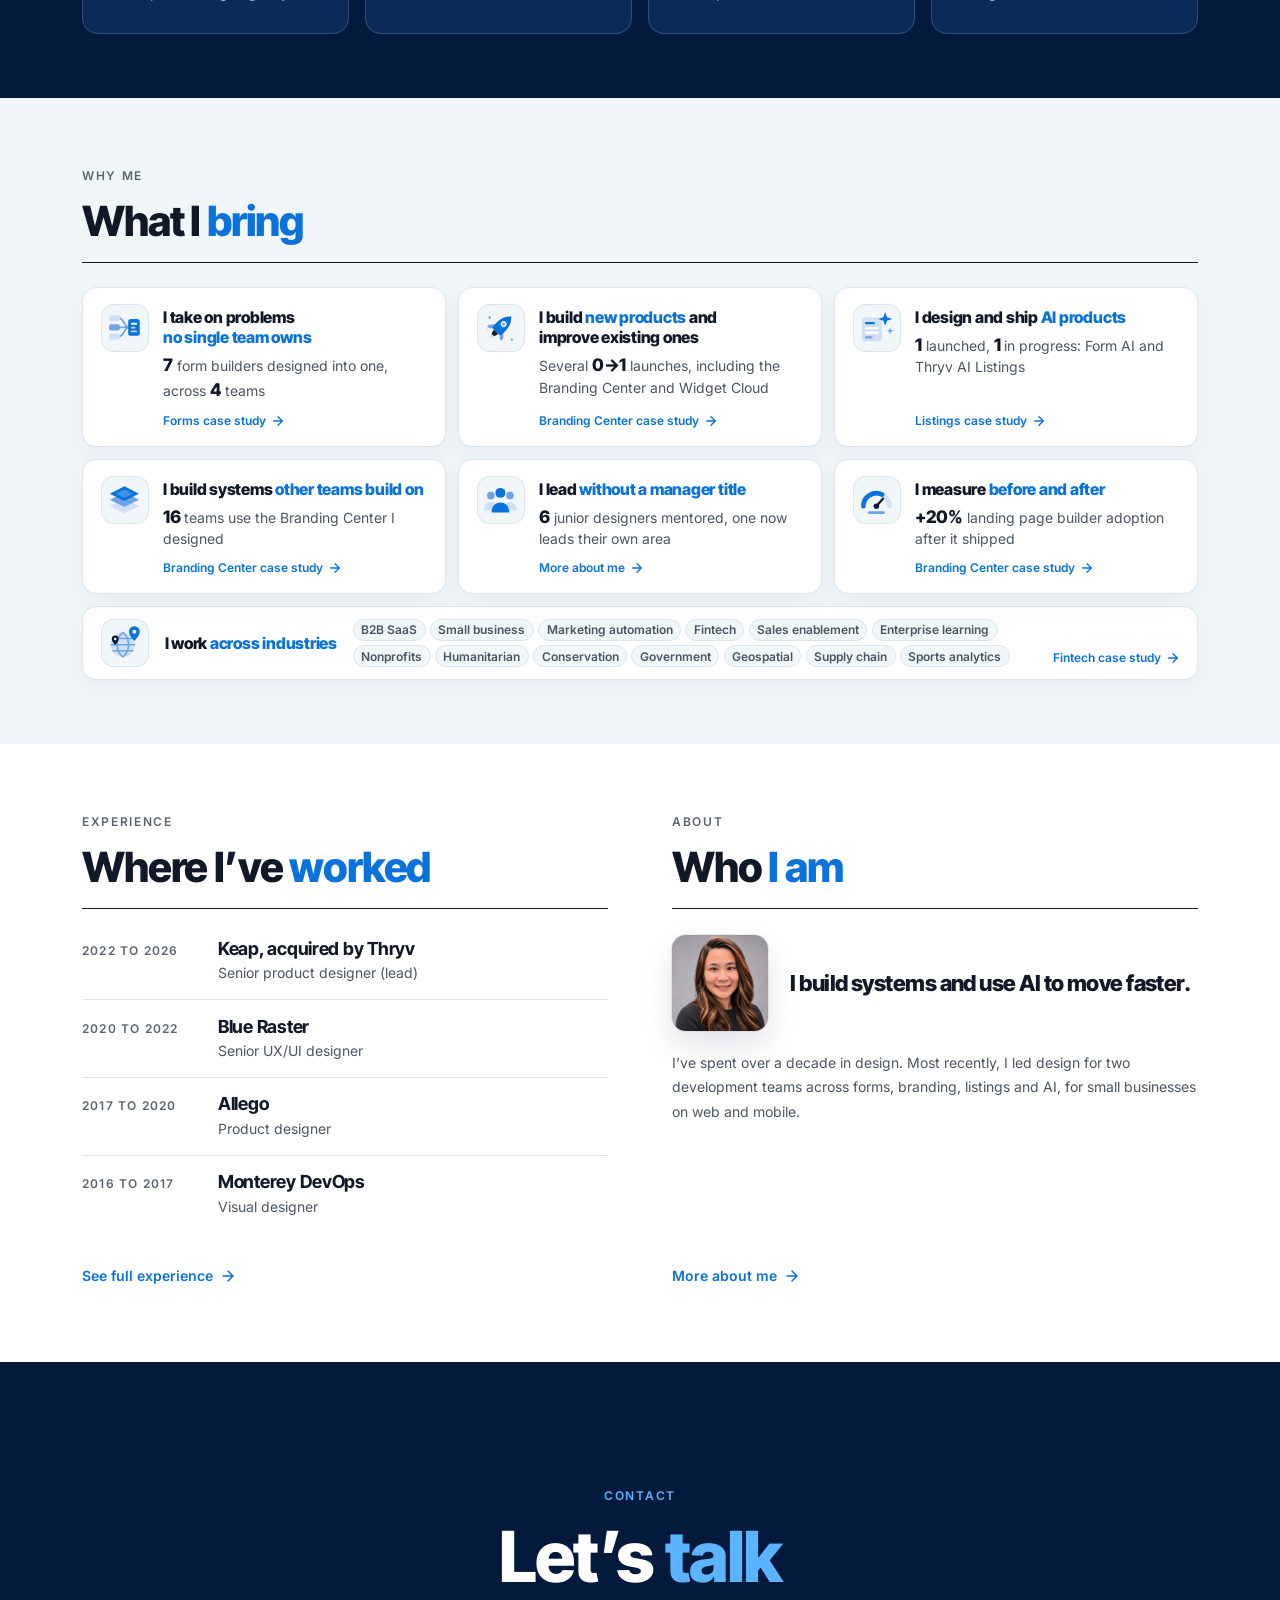
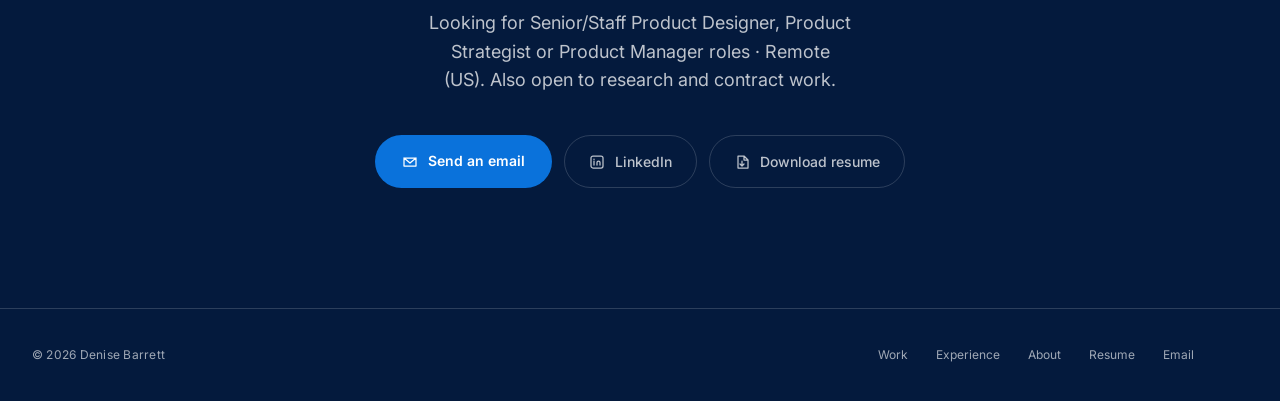
==== commit e488bbd4: "Homepage: case studies first, lighter copy, resume one tap away - Pitch line in the hero; roles line" ====
--- a/index.html
+++ b/index.html
@@ -68,6 +68,7 @@
   <!-- NAV -->
   <nav id="nav" aria-label="Primary">
     <a href="#hero" class="nav-logo">Denise Barrett</a>
+    <a class="nav-resume-m" href="img/denise-barrett-resume.pdf" target="_blank" rel="noopener">Resume</a>
     <button class="nav-toggle" type="button" aria-expanded="false" aria-controls="nav-menu">Menu<svg width="18" height="18" viewBox="0 0 18 18" aria-hidden="true" focusable="false"><path class="l1" d="M2.5 6h13"/><path class="l2" d="M2.5 12h13"/></svg></button>
     <div class="nav-menu" id="nav-menu">
       <ul class="nav-links">
@@ -93,9 +94,7 @@
             <span class="ln"><span>Design strategy,</span></span>
             <span class="ln"><span><em>from the problem up</em>.</span></span>
           </h1>
-          <p class="hero-desc">I untangle complex product and business problems and build systems that scale.</p>
-          <p class="hero-body">I lead product design across B2B SaaS, fintech, nonprofits and government, from research and roadmaps to launch, and mentor other designers.</p>
-          <p class="hero-open">Looking for Senior/Staff Product Designer, Product Strategist or Product Manager roles &middot; Remote (US)</p>
+          <p class="hero-desc">I untangle complex product and business problems for B2B SaaS, fintech, nonprofits and government, and build systems that scale.</p>
           <div class="hero-actions">
             <a href="#work" class="btn-primary">
               View selected work
@@ -114,42 +113,15 @@
 
         <div class="hero-mosaic">
           <div class="mosaic-stage">
-            <a class="mosaic-card mc-1" href="case-form-unification.html" aria-label="Read the Form Unification case study"><span class="mosaic-chrome"></span><img src="img/fu-hero-chat-still.jpg" data-video="img/fu-hero-chat.mp4" alt="AI form builder asking what form to build, with a prompt box and common form types" width="680" height="590" decoding="async" /><span class="mosaic-label" aria-hidden="true">Merging seven form builders into one <svg width="11" height="11" viewBox="0 0 14 14" fill="none" aria-hidden="true"><path d="M2 7h10M7 2l5 5-5 5" stroke="currentColor" stroke-width="1.7" stroke-linecap="round" stroke-linejoin="round"/></svg></span></a>
-            <a class="mosaic-card mc-2" href="case-branding-center.html" aria-label="Read the Branding Center case study"><span class="mosaic-chrome"></span><img src="img/bc-card-ai-still.jpg" data-video="img/bc-card-ai.mp4" alt="Branding Center screen: build your brand with AI from a website, and the logos section" width="840" height="500" decoding="async" /><span class="mosaic-label" aria-hidden="true">Building the Branding Center <svg width="11" height="11" viewBox="0 0 14 14" fill="none" aria-hidden="true"><path d="M2 7h10M7 2l5 5-5 5" stroke="currentColor" stroke-width="1.7" stroke-linecap="round" stroke-linejoin="round"/></svg></span></a>
-            <a class="mosaic-card mc-4" href="case-business-listing.html#s05" aria-label="See the Business Listing case study on a phone"><span class="mc-screen"><img src="img/hero-m-bl.jpg" data-video="img/hero-m-bl.mp4" alt="Phone screen with a one-star review and an AI-suggested reply ready to post to Google" width="360" height="780" decoding="async" /></span><span class="mosaic-label" aria-hidden="true">Listings on a phone <svg width="11" height="11" viewBox="0 0 14 14" fill="none" aria-hidden="true"><path d="M2 7h10M7 2l5 5-5 5" stroke="currentColor" stroke-width="1.7" stroke-linecap="round" stroke-linejoin="round"/></svg></span></a>
-          </div>
-        </div>
-      </div>
-    </div>
-  </section>
-
-  <!-- HERO STATS: dark, continuous with the hero, ending on a clean edge against Work. -->
-  <section class="hero-stats">
-    <div class="container">
-      <div class="hero-facts">
-        <div class="fact">
-          <span class="stat-num">10+</span>
-          <span class="stat-label">Years in design</span>
-          <span class="stat-sub">Since 2016, across enterprise, startup and design agency.</span>
-        </div>
-        <div class="fact">
-          <span class="stat-num">16</span>
-          <span class="stat-label">Teams on one brand system</span>
-          <span class="stat-sub">I designed it, and every team builds from it.</span>
-        </div>
-        <div class="fact">
-          <span class="stat-num">6M</span>
-          <span class="stat-label">Monthly active users</span>
-          <span class="stat-sub">On six features I led across three products.</span>
-        </div>
-        <div class="fact">
-          <span class="stat-num">220K</span>
-          <span class="stat-label">Small businesses</span>
-          <span class="stat-sub">On software I designed or led design for.</span>
-        </div>
-      </div>
-    </div>
-  </section>
+            <a class="mosaic-card mc-1" href="case-form-unification.html" aria-label="Read the Form Unification case study"><span class="mosaic-chrome"></span><img src="img/fu-hero-chat-still.jpg" data-video="img/fu-hero-chat.mp4" alt="AI form builder asking what form to build, with a prompt box and common form types" width="680" height="590" loading="lazy" decoding="async" /><span class="mosaic-label" aria-hidden="true">Forms: 7 builders into 1 <svg width="11" height="11" viewBox="0 0 14 14" fill="none" aria-hidden="true"><path d="M2 7h10M7 2l5 5-5 5" stroke="currentColor" stroke-width="1.7" stroke-linecap="round" stroke-linejoin="round"/></svg></span></a>
+            <a class="mosaic-card mc-2" href="case-branding-center.html" aria-label="Read the Branding Center case study"><span class="mosaic-chrome"></span><img src="img/bc-card-ai-still.jpg" data-video="img/bc-card-ai.mp4" alt="Branding Center screen: build your brand with AI from a website, and the logos section" width="840" height="500" loading="lazy" decoding="async" /><span class="mosaic-label" aria-hidden="true">Branding Center: +20% adoption <svg width="11" height="11" viewBox="0 0 14 14" fill="none" aria-hidden="true"><path d="M2 7h10M7 2l5 5-5 5" stroke="currentColor" stroke-width="1.7" stroke-linecap="round" stroke-linejoin="round"/></svg></span></a>
+            <a class="mosaic-card mc-4" href="case-business-listing.html#s05" aria-label="See the Business Listing case study on a phone"><span class="mc-screen"><img src="img/hero-m-bl.jpg" data-video="img/hero-m-bl.mp4" alt="Phone screen with a one-star review and an AI-suggested reply ready to post to Google" width="360" height="780" loading="lazy" decoding="async" /></span><span class="mosaic-label" aria-hidden="true">Listings: vendor chosen <svg width="11" height="11" viewBox="0 0 14 14" fill="none" aria-hidden="true"><path d="M2 7h10M7 2l5 5-5 5" stroke="currentColor" stroke-width="1.7" stroke-linecap="round" stroke-linejoin="round"/></svg></span></a>
+          </div>
+        </div>
+      </div>
+    </div>
+  </section>
+
   </div>
 
   <!-- WORK -->
@@ -170,14 +142,15 @@
             <div>
               <div class="case-meta"><span class="case-tag">Keap · Sole designer</span><span class="case-year">Forms platform · AI · Web and mobile · 2025</span></div>
               <h3>Merging seven form builders <span class="hl">into one</span></h3>
+              <p class="case-outcome">7 form builders into 1, now shipped</p>
             </div>
             <div class="case-arrow">Read case study <svg width="14" height="14" viewBox="0 0 14 14" fill="none"><path d="M2 7h10M7 2l5 5-5 5" stroke="currentColor" stroke-width="1.5" stroke-linecap="round" stroke-linejoin="round"/></svg></div>
           </div>
           <div class="band"><div class="showcase-grid">
             <div class="callouts">
-              <div class="callout"><span class="ring"><svg class="icon" aria-hidden="true" focusable="false"><use href="#i-layers"/></svg></span><h4>The problem</h4><p>Keap had seven form builders doing the same job, and no team owned the whole problem, so I took it on.</p></div>
-              <div class="callout"><span class="ring"><svg class="icon" aria-hidden="true" focusable="false"><use href="#i-flag"/></svg></span><h4>My call</h4><p>I argued for merging them into one builder instead of a full rebuild.</p></div>
-              <div class="callout"><span class="ring"><svg class="icon" aria-hidden="true" focusable="false"><use href="#i-sparkle"/></svg></span><h4>What it unlocked</h4><p>That one builder is what lets AI draft a complete form from a prompt.</p></div>
+              <div class="callout"><span class="ring"><svg class="icon" aria-hidden="true" focusable="false"><use href="#i-layers"/></svg></span><h4>The problem</h4><p>Seven form builders did the same job, and no team owned the problem.</p></div>
+              <div class="callout"><span class="ring"><svg class="icon" aria-hidden="true" focusable="false"><use href="#i-flag"/></svg></span><h4>My call</h4><p>I argued for merging them instead of a full rebuild.</p></div>
+              <div class="callout"><span class="ring"><svg class="icon" aria-hidden="true" focusable="false"><use href="#i-sparkle"/></svg></span><h4>What it unlocked</h4><p>One builder lets AI draft a whole form from a prompt.</p></div>
             </div>
             <div class="stage"><div class="case-shot"><div class="case-chrome"></div><video class="case-cover" data-src="img/fu-hero-chat.mp4" poster="img/fu-hero-chat-still.jpg" muted loop playsinline preload="none" width="680" height="590" aria-label="Thryv AI creating a client intake form in chat, in the interactive prototype: a prompt is typed, two questions are answered, and the form builds beside a live preview"></video></div><span class="case-phone"><img src="img/home-m-fu.jpg" alt="The finished client intake form on a phone, in the Spotlight template" loading="lazy" decoding="async" width="360" height="779" /></span></div>
             <div class="statcards stack">
@@ -192,7 +165,8 @@
           <div class="band"><div class="stage"><div class="case-shot"><div class="case-chrome"></div><video class="case-cover" data-src="img/bc-card-ai.mp4" poster="img/bc-card-ai-still.jpg" muted loop playsinline preload="none" width="840" height="500" aria-label="Concept in the Branding Center prototype: Thryv AI reads a business website while logos, brand colors and fonts appear on the Branding tab one by one, then asks which logo should be primary"></video></div></div></div>
           <div class="case-meta"><span class="case-tag">Keap · Lead designer</span><span class="case-year">Brand system · 2024</span></div>
           <h3>Building the <span class="hl">Branding Center</span></h3>
-          <p class="case-desc">A business&rsquo;s brand lived in a document outside the product, so changing a logo meant redoing every email and landing page by hand. <strong>I designed one place to keep the brand that every builder reads from.</strong></p>
+          <p class="case-outcome">Landing pages in 15 minutes instead of 25, and 20% more builder adoption</p>
+          <p class="case-desc">A new logo meant redoing every email and landing page by hand. <strong>I designed one place for the brand that every builder reads from.</strong></p>
           <div class="statcards"><div class="statcard"><svg class="icon sc-icon" aria-hidden="true" focusable="false"><use href="#i-users"/></svg><span class="sc-value">16</span><span class="sc-label">Teams using one brand definition</span></div><div class="statcard sc-more"><svg class="icon sc-icon" aria-hidden="true" focusable="false"><use href="#i-clock"/></svg><span class="sc-value">25→15</span><span class="sc-label">Minutes to build a landing page</span></div><div class="statcard hi"><svg class="icon sc-icon" aria-hidden="true" focusable="false"><use href="#i-chart-up"/></svg><span class="sc-value">+20%</span><span class="sc-label">Landing page builder adoption after it shipped</span></div></div>
           <div class="case-arrow">Read case study <svg width="14" height="14" viewBox="0 0 14 14" fill="none"><path d="M2 7h10M7 2l5 5-5 5" stroke="currentColor" stroke-width="1.5" stroke-linecap="round" stroke-linejoin="round"/></svg></div>
         </a>
@@ -201,7 +175,8 @@
           <div class="band"><div class="stage"><div class="case-shot"><div class="case-chrome"></div><video class="case-cover" data-src="img/bl-card.mp4" poster="img/bl-card-still.jpg" muted loop playsinline preload="none" width="840" height="476" aria-label="Concept in the Listings Management prototype: Apple Maps shows the wrong phone, hours and category, Thryv AI drafts the three corrections, and they are sent only after approval"></video></div><span class="case-phone"><img src="img/home-m-bl.jpg" alt="The reviews inbox on a phone, with the reviews that still need a reply at the top" loading="lazy" decoding="async" width="360" height="779" /></span></div></div>
           <div class="case-meta"><span class="case-tag">Thryv · Design &amp; research lead</span><span class="case-year">Business listing · Third party vendor · Web and mobile · 2026</span></div>
           <h3>Moving listings to <span class="hl">a new vendor</span></h3>
-          <p class="case-desc">The platform had to move its business listings to a new vendor by a fixed deadline. <strong>I set the usability bar every vendor had to meet, got an AI requirement into the scorecard, and specified a layer that keeps the experience the same whichever one won.</strong></p>
+          <p class="case-outcome">In progress: vendor chosen</p>
+          <p class="case-desc">Listings had to move to a new vendor by a fixed deadline. <strong>I set the usability bar every vendor had to meet and specified a layer that keeps the experience the same whichever one won.</strong></p>
           <div class="statcards"><div class="statcard"><svg class="icon sc-icon" aria-hidden="true" focusable="false"><use href="#i-swap"/></svg><span class="sc-value">4</span><span class="sc-label">Vendors&rsquo; APIs and AI tested in one live prototype</span></div><div class="statcard sc-more"><svg class="icon sc-icon" aria-hidden="true" focusable="false"><use href="#i-layers"/></svg><span class="sc-value">3→1</span><span class="sc-label">Studies combined into one usability bar</span></div><div class="statcard"><svg class="icon sc-icon" aria-hidden="true" focusable="false"><use href="#i-pin"/></svg><span class="sc-value">160K</span><span class="sc-label">Locations in scope</span></div></div>
           <div class="case-arrow">Read case study <svg width="14" height="14" viewBox="0 0 14 14" fill="none"><path d="M2 7h10M7 2l5 5-5 5" stroke="currentColor" stroke-width="1.5" stroke-linecap="round" stroke-linejoin="round"/></svg></div>
         </a>
@@ -234,6 +209,34 @@
     </div>
   </section>
 
+  <!-- THE FOUR NUMBERS: under the case studies, so a phone reaches the first case on its first screen -->
+  <section class="hero-stats">
+    <div class="container">
+      <div class="hero-facts">
+        <div class="fact">
+          <span class="stat-num">10+</span>
+          <span class="stat-label">Years in design</span>
+          <span class="stat-sub">Since 2016, across enterprise, startup and design agency.</span>
+        </div>
+        <div class="fact">
+          <span class="stat-num">16</span>
+          <span class="stat-label">Teams on one brand system</span>
+          <span class="stat-sub">I designed it, and every team builds from it.</span>
+        </div>
+        <div class="fact">
+          <span class="stat-num">6M</span>
+          <span class="stat-label">Monthly active users</span>
+          <span class="stat-sub">On six features I led across three products.</span>
+        </div>
+        <div class="fact">
+          <span class="stat-num">220K</span>
+          <span class="stat-label">Small businesses</span>
+          <span class="stat-sub">On software I designed or led design for.</span>
+        </div>
+      </div>
+    </div>
+  </section>
+
   <!-- WHY ME: six tiles, each with an illustration, its proof and a link to it, then the industries strip -->
   <section id="why">
     <div class="container">
@@ -266,7 +269,7 @@
 <rect x="9" y="23.5" width="18" height="3" rx="1.5" fill="#FFFFFF"/><rect x="9" y="29.5" width="18" height="3" rx="1.5" fill="#FFFFFF"/><rect x="9" y="35.5" width="10" height="3" rx="1.5" fill="#6FA3E6"/>
 <path d="M35.5 4l2.4 6.6L44.5 13l-6.6 2.4L35.5 22l-2.4-6.6L26.5 13l6.6-2.4z" fill="#0A72DB"/><path d="M42 24l1.2 3.3 3.3 1.2-3.3 1.2L42 33l-1.2-3.3-3.3-1.2 3.3-1.2z" fill="#6FA3E6"/></svg></span>
           <h3>I design and ship <span class="hl">AI products</span></h3>
-          <p class="why-proof"><b>1</b> launched, <b>1</b> in progress: Form AI (launched) and Thryv AI Listings (launching 2028)</p>
+          <p class="why-proof"><b>1</b> launched, <b>1</b> in progress: Form AI and Thryv AI Listings</p>
           <span class="why-link">Listings case study <svg width="12" height="12" viewBox="0 0 14 14" fill="none" aria-hidden="true"><path d="M2 7h10M7 2l5 5-5 5" stroke="currentColor" stroke-width="1.6" stroke-linecap="round" stroke-linejoin="round"/></svg></span>
         </a>
         <a class="why-card fade-up" href="case-branding-center.html">
@@ -334,7 +337,7 @@
           <div class="mini-me fade-up">
             <img class="about-photo" src="img/denise-barrett.jpg" alt="Denise Barrett" width="640" height="640" loading="lazy" decoding="async" />
             <p class="mini-lead">I build systems and use AI to move faster.</p>
-            <p class="mini-text">I&rsquo;ve spent over a decade in design. Most recently, I led design for two development teams across forms, branding, listings and AI, for small businesses on web and mobile. Before that, I designed web and mobile apps for enterprise learning, fintech and geospatial mapping.</p>
+            <p class="mini-text">I&rsquo;ve spent over a decade in design. Most recently, I led design for two development teams across forms, branding, listings and AI, for small businesses on web and mobile.</p>
           </div>
           <a class="mini-link fade-up" href="about.html">More about me <svg width="14" height="14" viewBox="0 0 14 14" fill="none" aria-hidden="true"><path d="M2 7h10M7 2l5 5-5 5" stroke="currentColor" stroke-width="1.5" stroke-linecap="round" stroke-linejoin="round"/></svg></a>
         </div>
@@ -357,7 +360,7 @@
           <svg width="16" height="16" viewBox="0 0 16 16" fill="none"><rect x="2" y="2" width="12" height="12" rx="2" stroke="currentColor" stroke-width="1.25"/><path d="M5 7v4M5 5v.5M8 11V8.5C8 7.67 8.67 7 9.5 7S11 7.67 11 8.5V11" stroke="currentColor" stroke-width="1.25" stroke-linecap="round"/></svg>
           LinkedIn
         </a>
-        <a href="img/denise-barrett-resume.pdf" download class="btn-outline-light">
+        <a href="img/denise-barrett-resume.pdf" download="Denise-Barrett-Resume.pdf" class="btn-outline-light">
           <svg width="16" height="16" viewBox="0 0 16 16" fill="none"><path d="M4 2h6l4 4v8H4V2zM10 2v4h4" stroke="currentColor" stroke-width="1.25" stroke-linecap="round" stroke-linejoin="round"/><path d="M8 7v5M6 10l2 2 2-2" stroke="currentColor" stroke-width="1.25" stroke-linecap="round" stroke-linejoin="round"/></svg>
           Download resume
         </a>
--- a/site.css
+++ b/site.css
@@ -271,16 +271,6 @@
   transition: opacity 0.7s ease, transform 0.7s var(--ease);
 }
 .hero-body.in { opacity: 1; transform: none; }
-/* Who I'm looking for: one line in the eyebrow's label style, under the intro. */
-.hero-open {
-  font-size: var(--type-xs); font-weight: 600;
-  letter-spacing: 0.12em; text-transform: uppercase;
-  color: var(--accent-light);
-  margin: -1.1rem 0 2.25rem;
-  opacity: 0; transform: translateY(16px);
-  transition: opacity 0.7s ease, transform 0.7s var(--ease);
-}
-.hero-open.in { opacity: 1; transform: none; }
 
 .hero-actions {
   display: flex; flex-wrap: wrap; gap: 0.75rem; align-items: center;
@@ -1424,7 +1414,6 @@
 .motion #hero h1.in .ln > span { transform: none; }
 .motion .hero-desc.in { transition-delay: 0.42s; }
 .motion .hero-body.in { transition-delay: 0.52s; }
-.motion .hero-open.in { transition-delay: 0.57s; }
 .motion .hero-actions.in { transition-delay: 0.62s; }
 
 /* the four numbers: each card rises in turn when the row comes into view, and counts up */
@@ -1655,7 +1644,6 @@
   #hero h1 { margin-bottom: 1.3rem; }
   .hero-desc { margin-bottom: 1.75rem; }
   .hero-body { display: none; }
-  .hero-open { margin-top: -0.75rem; margin-bottom: 1.75rem; }
 
   /* the four numbers: figure and label */
   .fact { padding: 0.95rem 1rem 1rem; border-radius: 12px; }
@@ -1727,7 +1715,7 @@
     transition-duration: 0.001ms !important;
     scroll-behavior: auto !important;
   }
-  .fade-up, .hero-eyebrow, .hero-desc, .hero-body, .hero-open, .hero-actions, .hero-facts, .hero-mosaic,
+  .fade-up, .hero-eyebrow, .hero-desc, .hero-body, .hero-actions, .hero-facts, .hero-mosaic,
   .fade-up .iconrow, .fade-up .statcard, .fade-up .callout, .fade-up .panel {
     opacity: 1 !important;
     transform: none !important;
@@ -1807,3 +1795,52 @@
   .iconrows.cv .iconrow:last-child::before { height: 2rem; }
   .iconrows.cv .cv-when { padding-top: 0; }
 }
+
+/* ── CASES FIRST (2026-11-20) ──
+   GA showed most visitors leaving the homepage without opening a case study, so the cases
+   come straight after the intro and the four numbers move below them. */
+/* each card names its outcome under the title */
+.case-outcome {
+  margin: 0.5rem 0 0.9rem;
+  font-size: var(--type-sm); font-weight: 600; line-height: 1.45;
+  color: var(--ok);
+}
+.case-head .case-outcome { margin-bottom: 0; }
+/* the pitch sits straight above the buttons */
+.hero-desc { margin-bottom: 2rem; }
+/* the numbers band no longer follows the hero, so the hero ends on its own room */
+#hero { padding-bottom: 5rem; }
+/* the hero collage shows its outcome labels all the time, not only on hover */
+.mosaic-label { opacity: 1; transform: none; }
+/* the numbers band now stands on its own between Work and Why */
+.hero-stats { margin-top: 0; padding: var(--space-lg) 0; }
+/* Resume beside Menu on a phone, so it is one tap from the header */
+.nav-resume-m { display: none; }
+@media (max-width: 700px) {
+  .nav-resume-m {
+    display: inline-flex; align-items: center; min-height: 2.75rem;
+    margin-left: auto; margin-right: 1rem; padding: 0 0.25rem;
+    font-size: var(--type-sm); font-weight: 600;
+  }
+  nav.menu-open .nav-resume-m { visibility: hidden; }
+}
+/* Experience: the case study links in each role get a finger-sized target */
+.cv-cases a { position: relative; }
+.cv-cases a::after { content: ''; position: absolute; inset: -14px -4px; }
+/* On a phone the first case card has to start on the first screen: a tighter intro, no
+   "View selected work" (the cases are right below it), and a slimmer Work header whose
+   heading stays for screen readers. */
+@media (max-width: 620px) {
+  .hero-stats { padding: 2.75rem 0; }
+  #hero { padding-top: calc(var(--nav-h) + 1.75rem); padding-bottom: 2.25rem; }
+  .hero-desc { margin-bottom: 1.5rem; }
+  .hero-actions .btn-primary { display: none; }
+  #work { padding-top: 1.75rem; }
+  #work .section-header { margin-bottom: 1rem; padding-bottom: 0.75rem; align-items: center; }
+  #work .section-header h2 {
+    position: absolute; width: 1px; height: 1px; overflow: hidden;
+    clip: rect(0 0 0 0); clip-path: inset(50%); white-space: nowrap;
+  }
+  #work .case-card .case-year { display: none; }
+}
+/* ── END CASES FIRST ── */
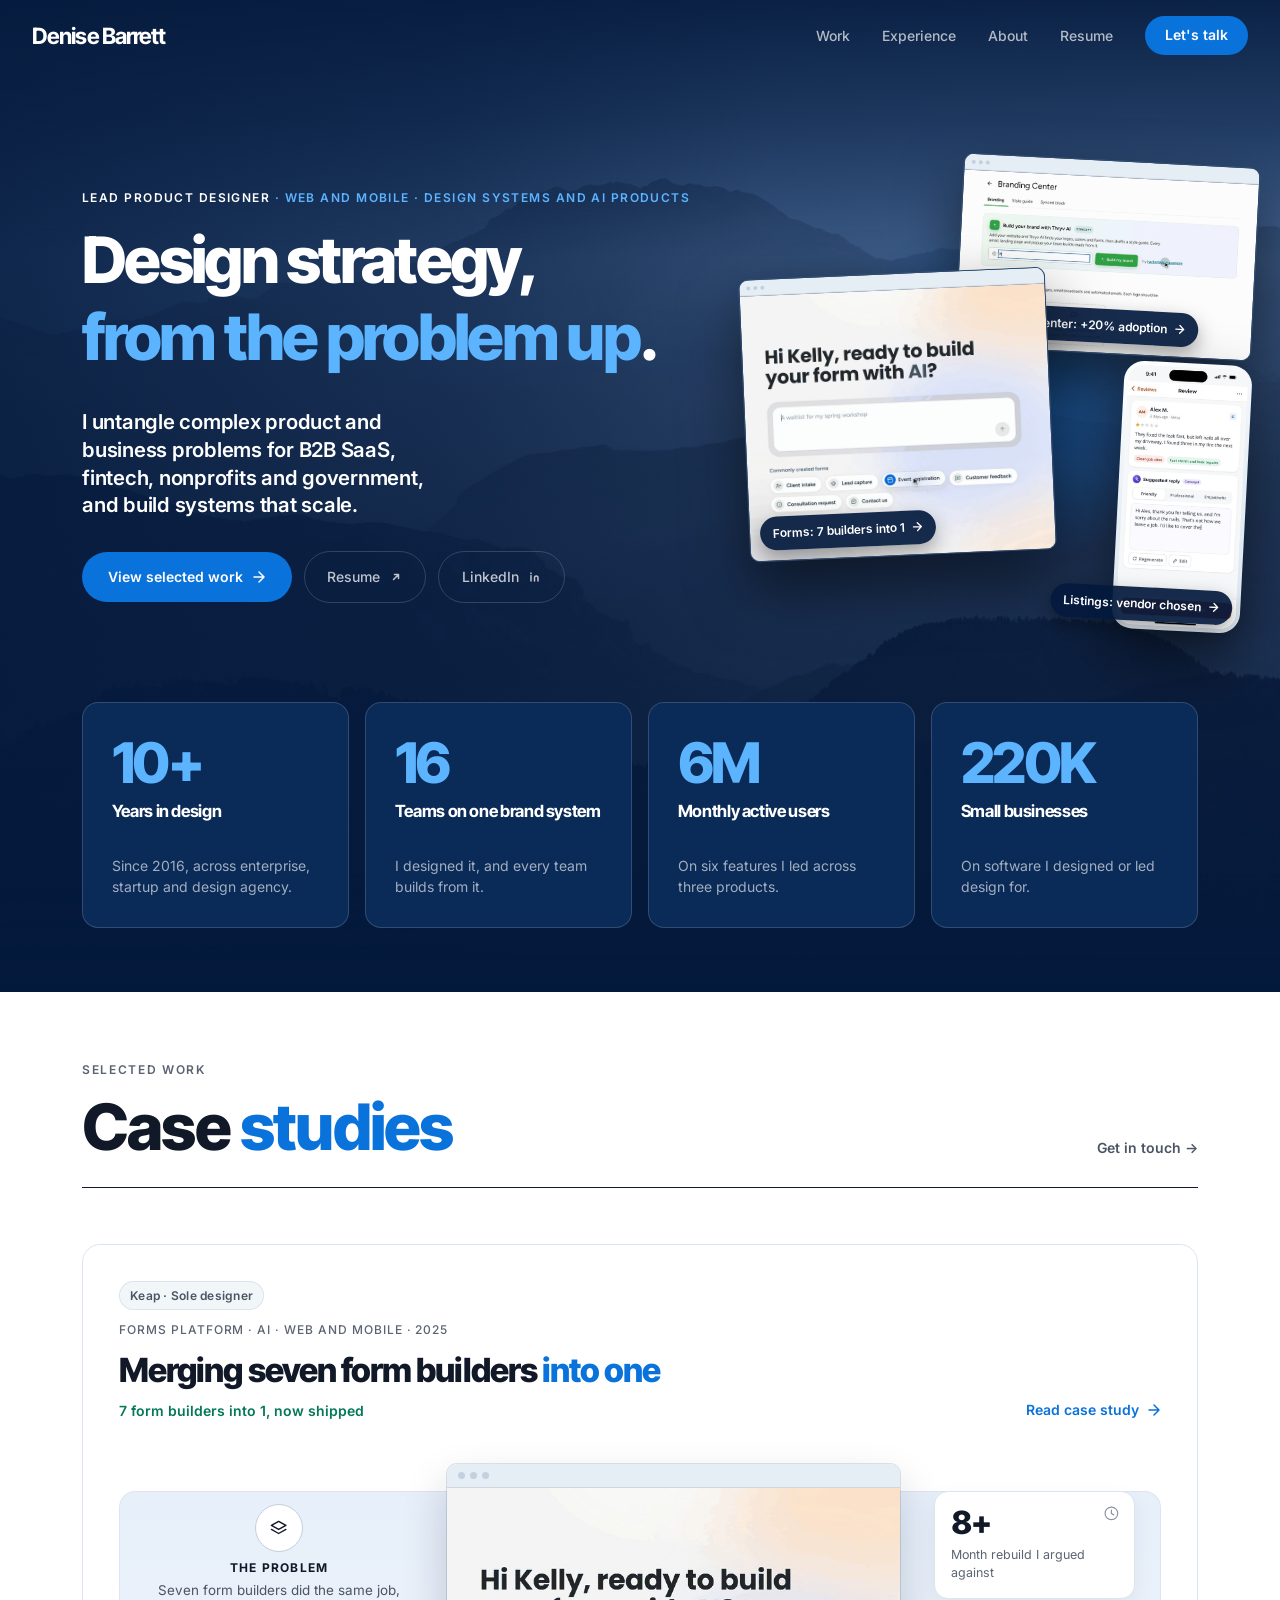
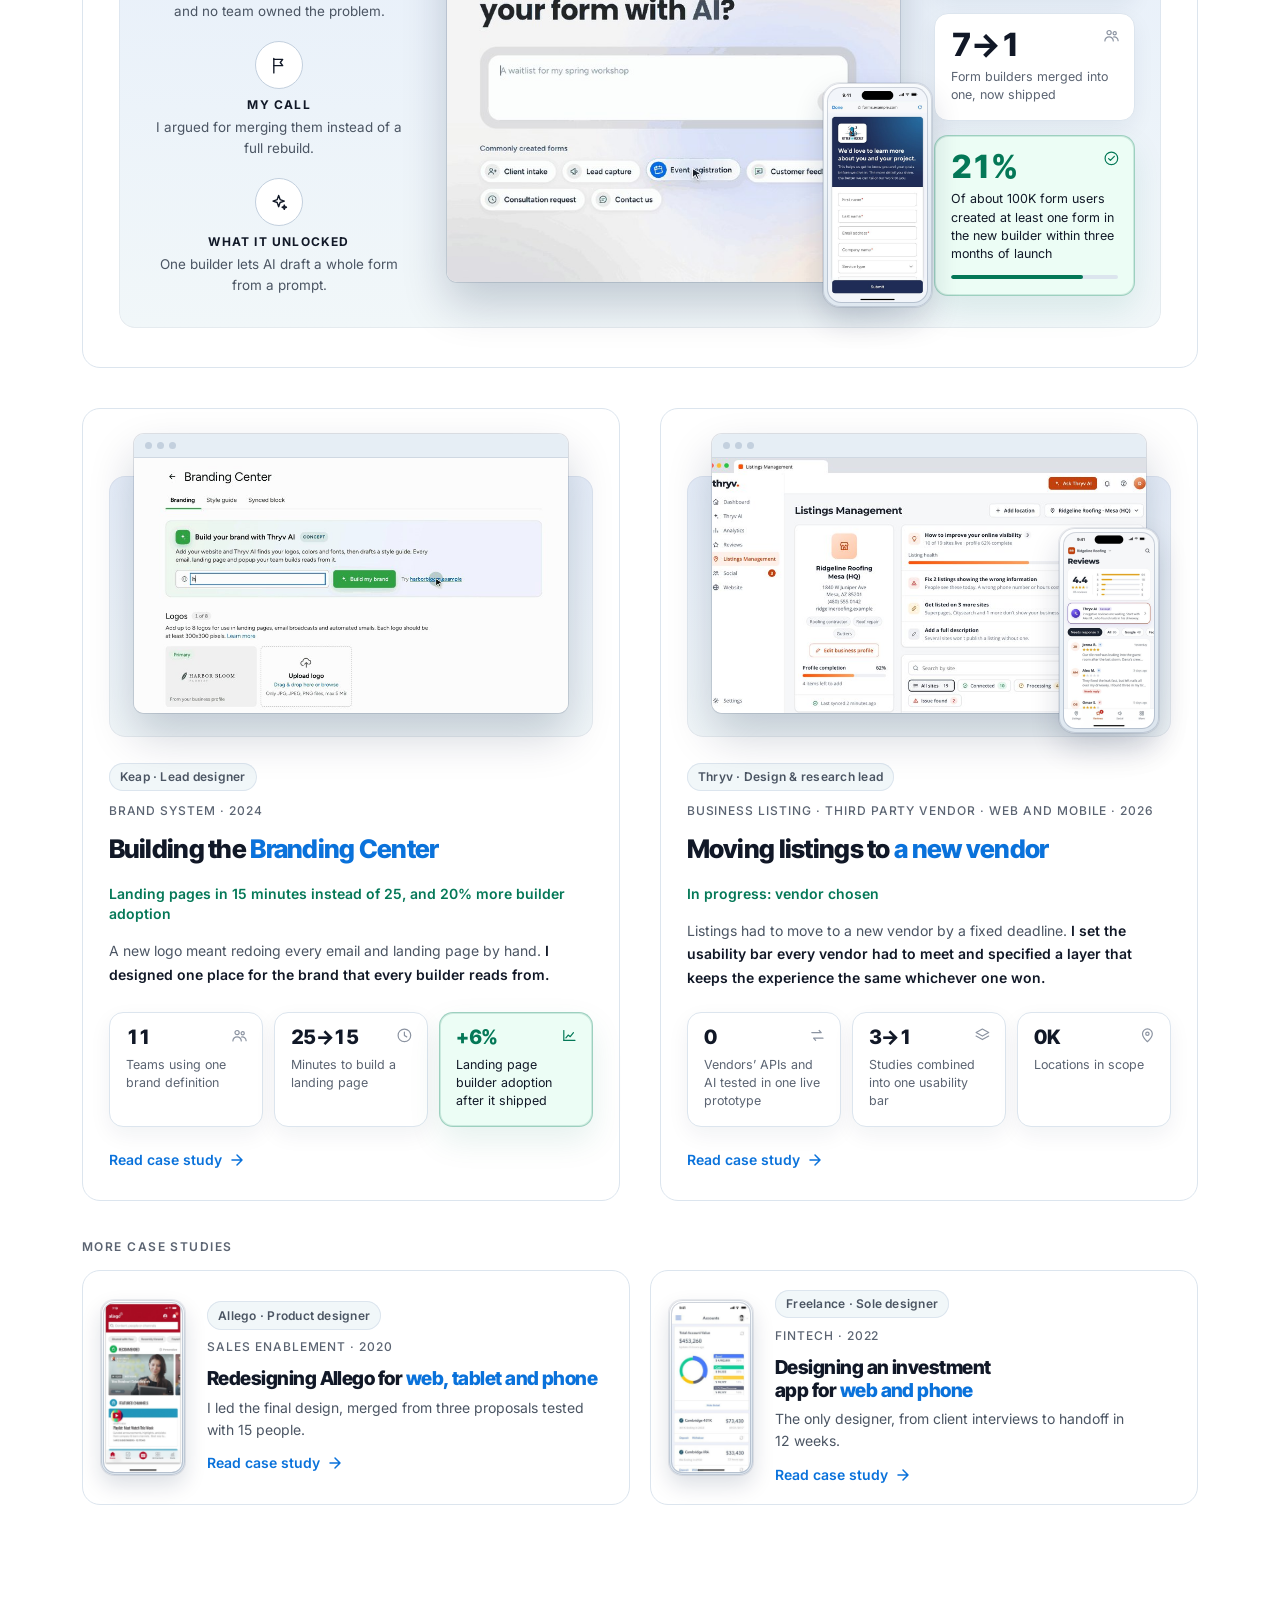
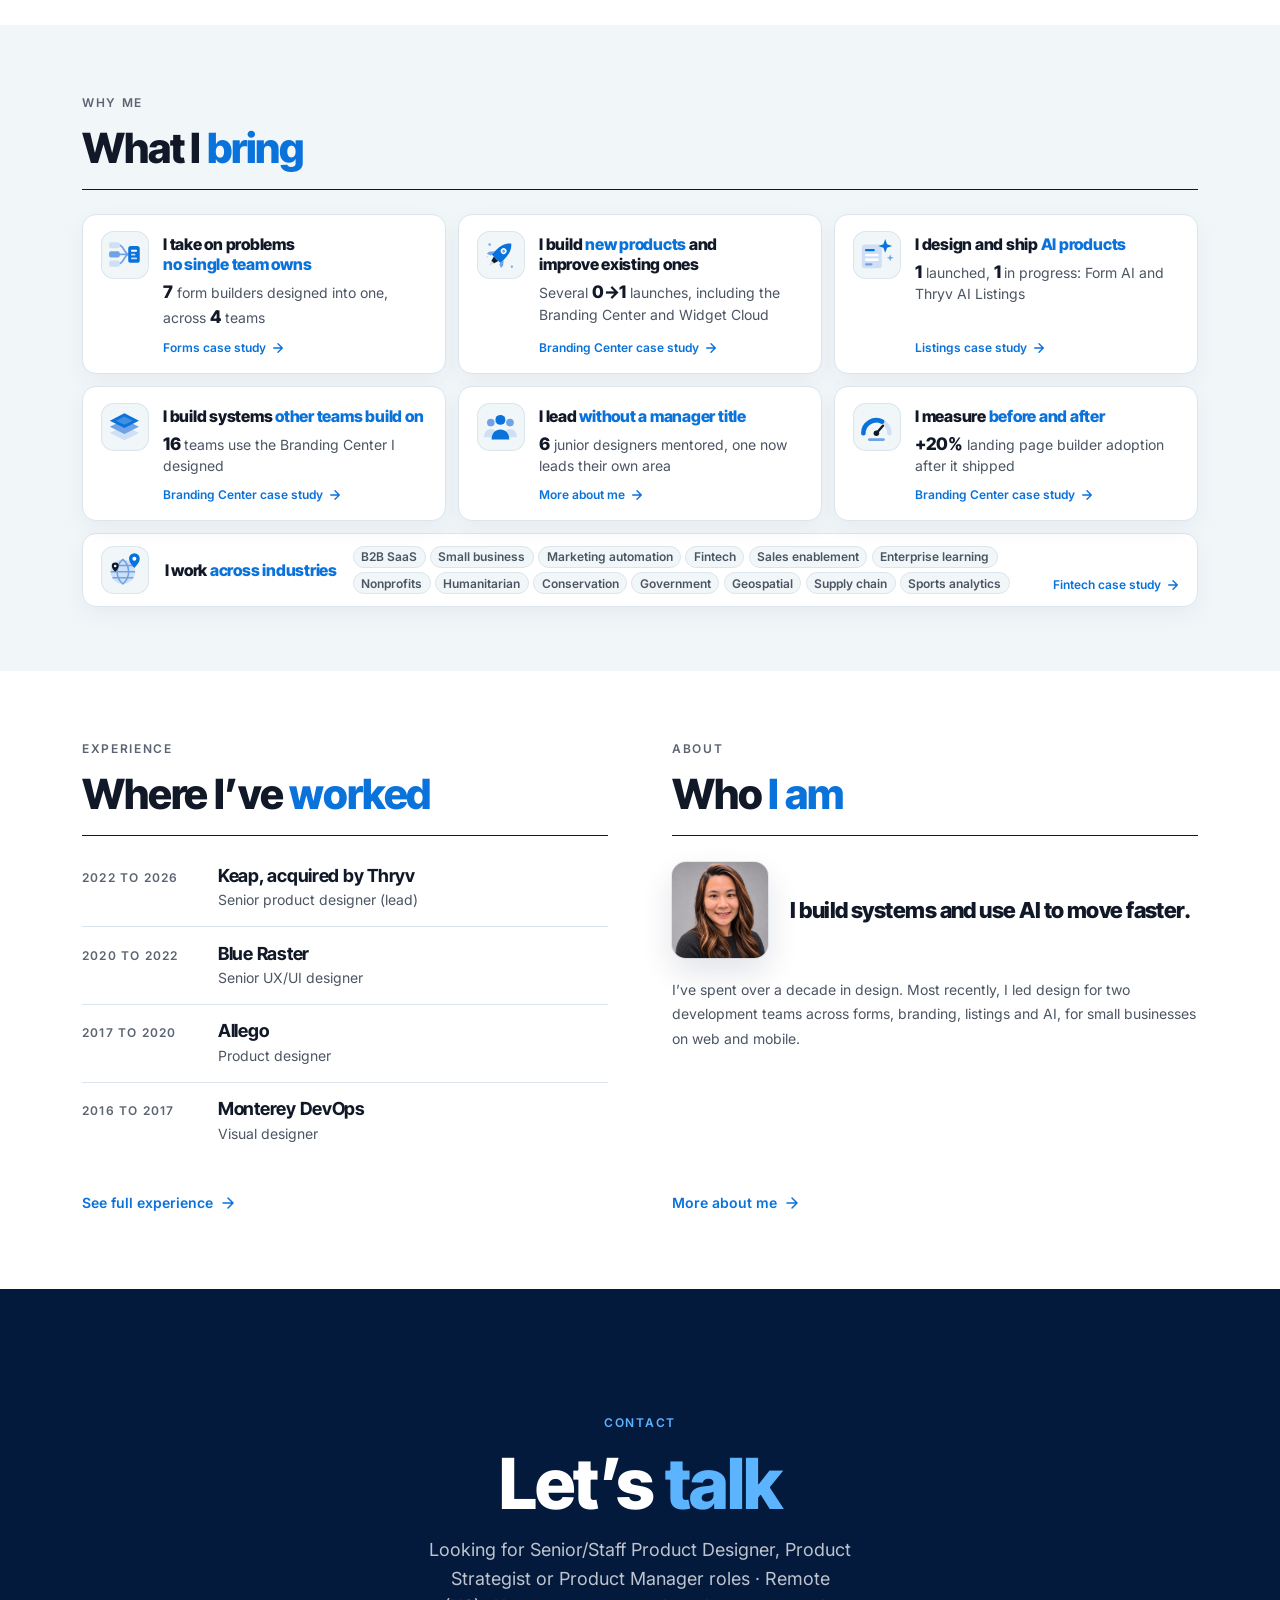
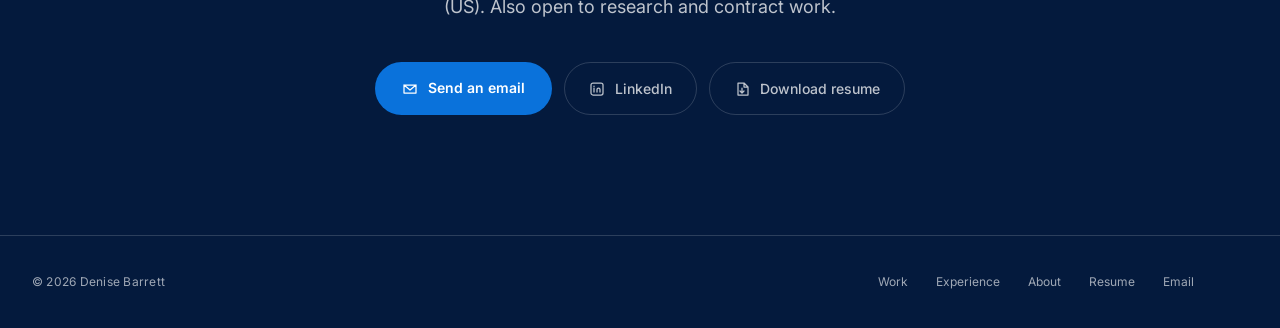
==== commit ce1a88e2: "Homepage: four numbers back in the hero Co-Authored-By: Claude Opus 5.5 <noreply@anthropic.com>" ====
--- a/index.html
+++ b/index.html
@@ -122,6 +122,33 @@
     </div>
   </section>
 
+  <!-- HERO STATS: dark, continuous with the hero, ending on a clean edge against Work. -->
+  <section class="hero-stats">
+    <div class="container">
+      <div class="hero-facts">
+        <div class="fact">
+          <span class="stat-num">10+</span>
+          <span class="stat-label">Years in design</span>
+          <span class="stat-sub">Since 2016, across enterprise, startup and design agency.</span>
+        </div>
+        <div class="fact">
+          <span class="stat-num">16</span>
+          <span class="stat-label">Teams on one brand system</span>
+          <span class="stat-sub">I designed it, and every team builds from it.</span>
+        </div>
+        <div class="fact">
+          <span class="stat-num">6M</span>
+          <span class="stat-label">Monthly active users</span>
+          <span class="stat-sub">On six features I led across three products.</span>
+        </div>
+        <div class="fact">
+          <span class="stat-num">220K</span>
+          <span class="stat-label">Small businesses</span>
+          <span class="stat-sub">On software I designed or led design for.</span>
+        </div>
+      </div>
+    </div>
+  </section>
   </div>
 
   <!-- WORK -->
@@ -209,33 +236,6 @@
     </div>
   </section>
 
-  <!-- THE FOUR NUMBERS: under the case studies, so a phone reaches the first case on its first screen -->
-  <section class="hero-stats">
-    <div class="container">
-      <div class="hero-facts">
-        <div class="fact">
-          <span class="stat-num">10+</span>
-          <span class="stat-label">Years in design</span>
-          <span class="stat-sub">Since 2016, across enterprise, startup and design agency.</span>
-        </div>
-        <div class="fact">
-          <span class="stat-num">16</span>
-          <span class="stat-label">Teams on one brand system</span>
-          <span class="stat-sub">I designed it, and every team builds from it.</span>
-        </div>
-        <div class="fact">
-          <span class="stat-num">6M</span>
-          <span class="stat-label">Monthly active users</span>
-          <span class="stat-sub">On six features I led across three products.</span>
-        </div>
-        <div class="fact">
-          <span class="stat-num">220K</span>
-          <span class="stat-label">Small businesses</span>
-          <span class="stat-sub">On software I designed or led design for.</span>
-        </div>
-      </div>
-    </div>
-  </section>
 
   <!-- WHY ME: six tiles, each with an illustration, its proof and a link to it, then the industries strip -->
   <section id="why">
--- a/site.css
+++ b/site.css
@@ -1798,7 +1798,7 @@
 
 /* ── CASES FIRST (2026-11-20) ──
    GA showed most visitors leaving the homepage without opening a case study, so the cases
-   come straight after the intro and the four numbers move below them. */
+   come straight after the hero. */
 /* each card names its outcome under the title */
 .case-outcome {
   margin: 0.5rem 0 0.9rem;
@@ -1808,12 +1808,8 @@
 .case-head .case-outcome { margin-bottom: 0; }
 /* the pitch sits straight above the buttons */
 .hero-desc { margin-bottom: 2rem; }
-/* the numbers band no longer follows the hero, so the hero ends on its own room */
-#hero { padding-bottom: 5rem; }
 /* the hero collage shows its outcome labels all the time, not only on hover */
 .mosaic-label { opacity: 1; transform: none; }
-/* the numbers band now stands on its own between Work and Why */
-.hero-stats { margin-top: 0; padding: var(--space-lg) 0; }
 /* Resume beside Menu on a phone, so it is one tap from the header */
 .nav-resume-m { display: none; }
 @media (max-width: 700px) {
@@ -1831,8 +1827,7 @@
    "View selected work" (the cases are right below it), and a slimmer Work header whose
    heading stays for screen readers. */
 @media (max-width: 620px) {
-  .hero-stats { padding: 2.75rem 0; }
-  #hero { padding-top: calc(var(--nav-h) + 1.75rem); padding-bottom: 2.25rem; }
+  #hero { padding-top: calc(var(--nav-h) + 1.75rem); }
   .hero-desc { margin-bottom: 1.5rem; }
   .hero-actions .btn-primary { display: none; }
   #work { padding-top: 1.75rem; }
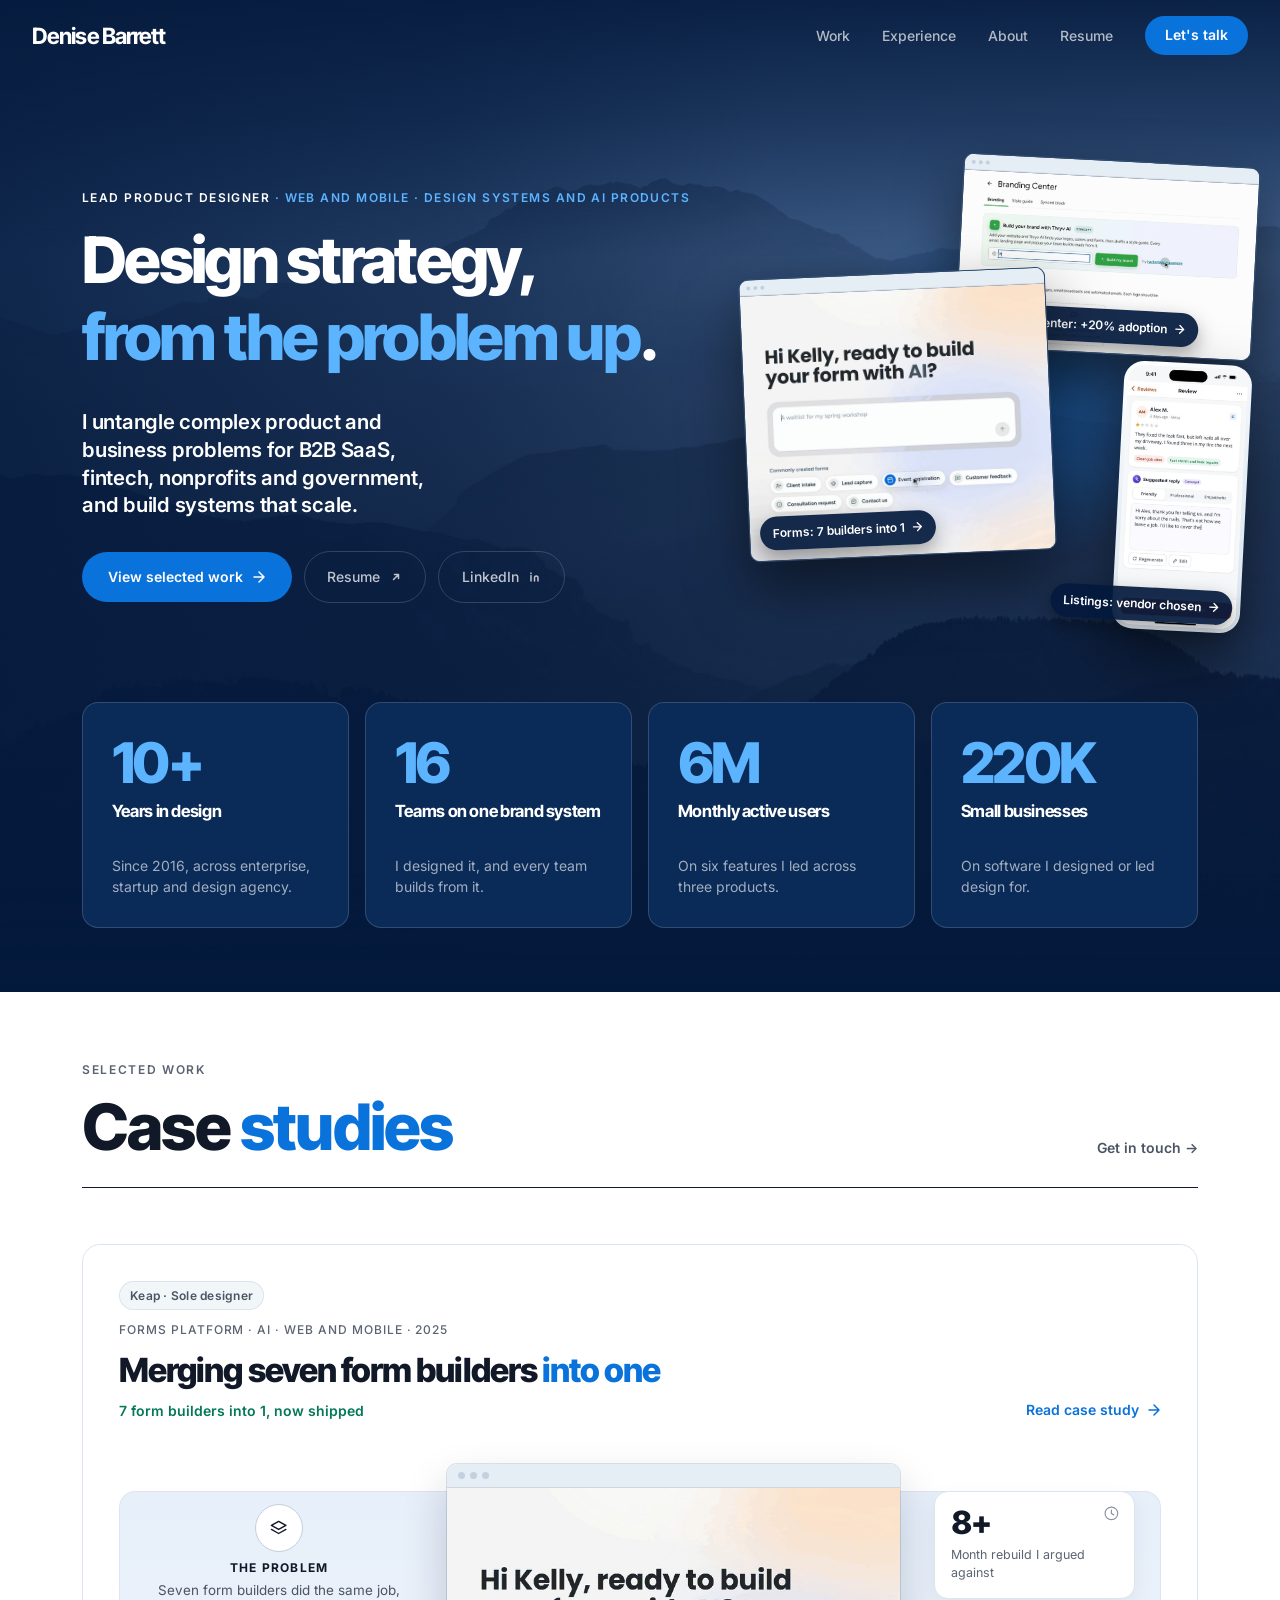
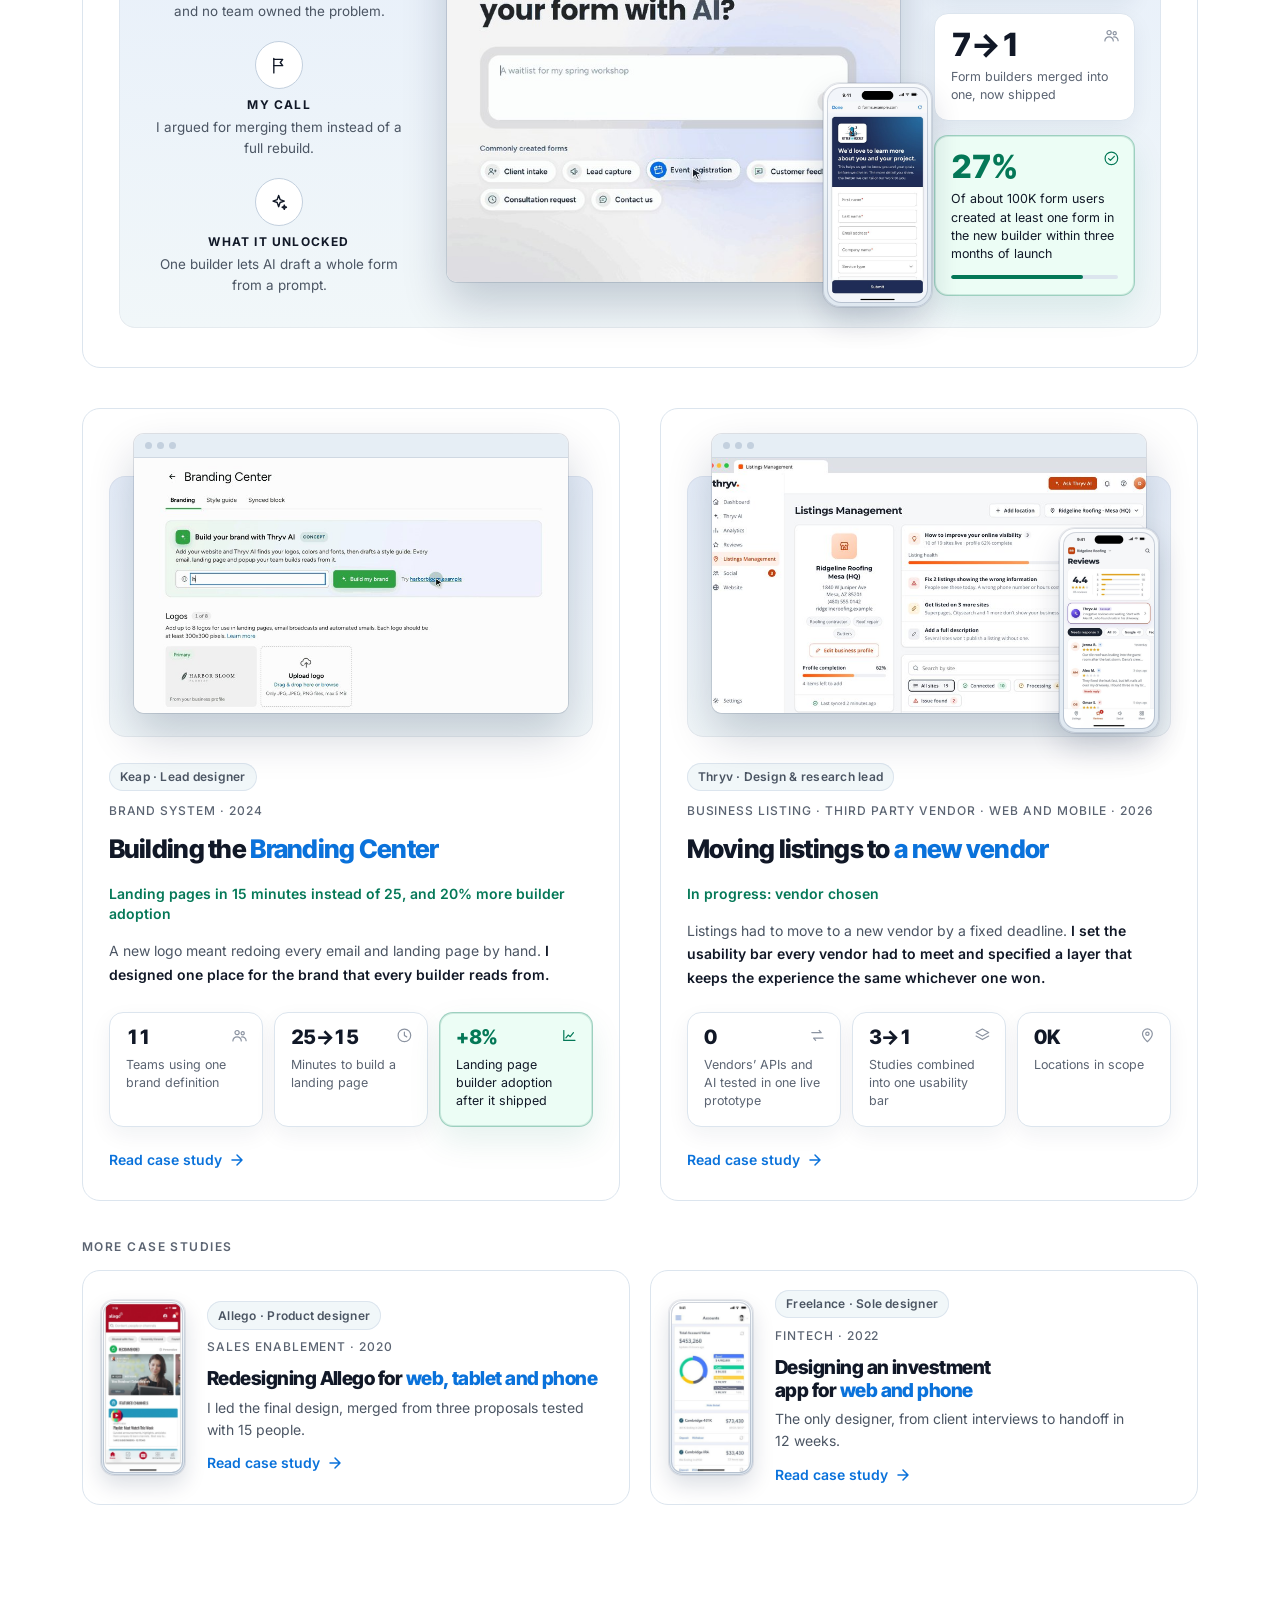
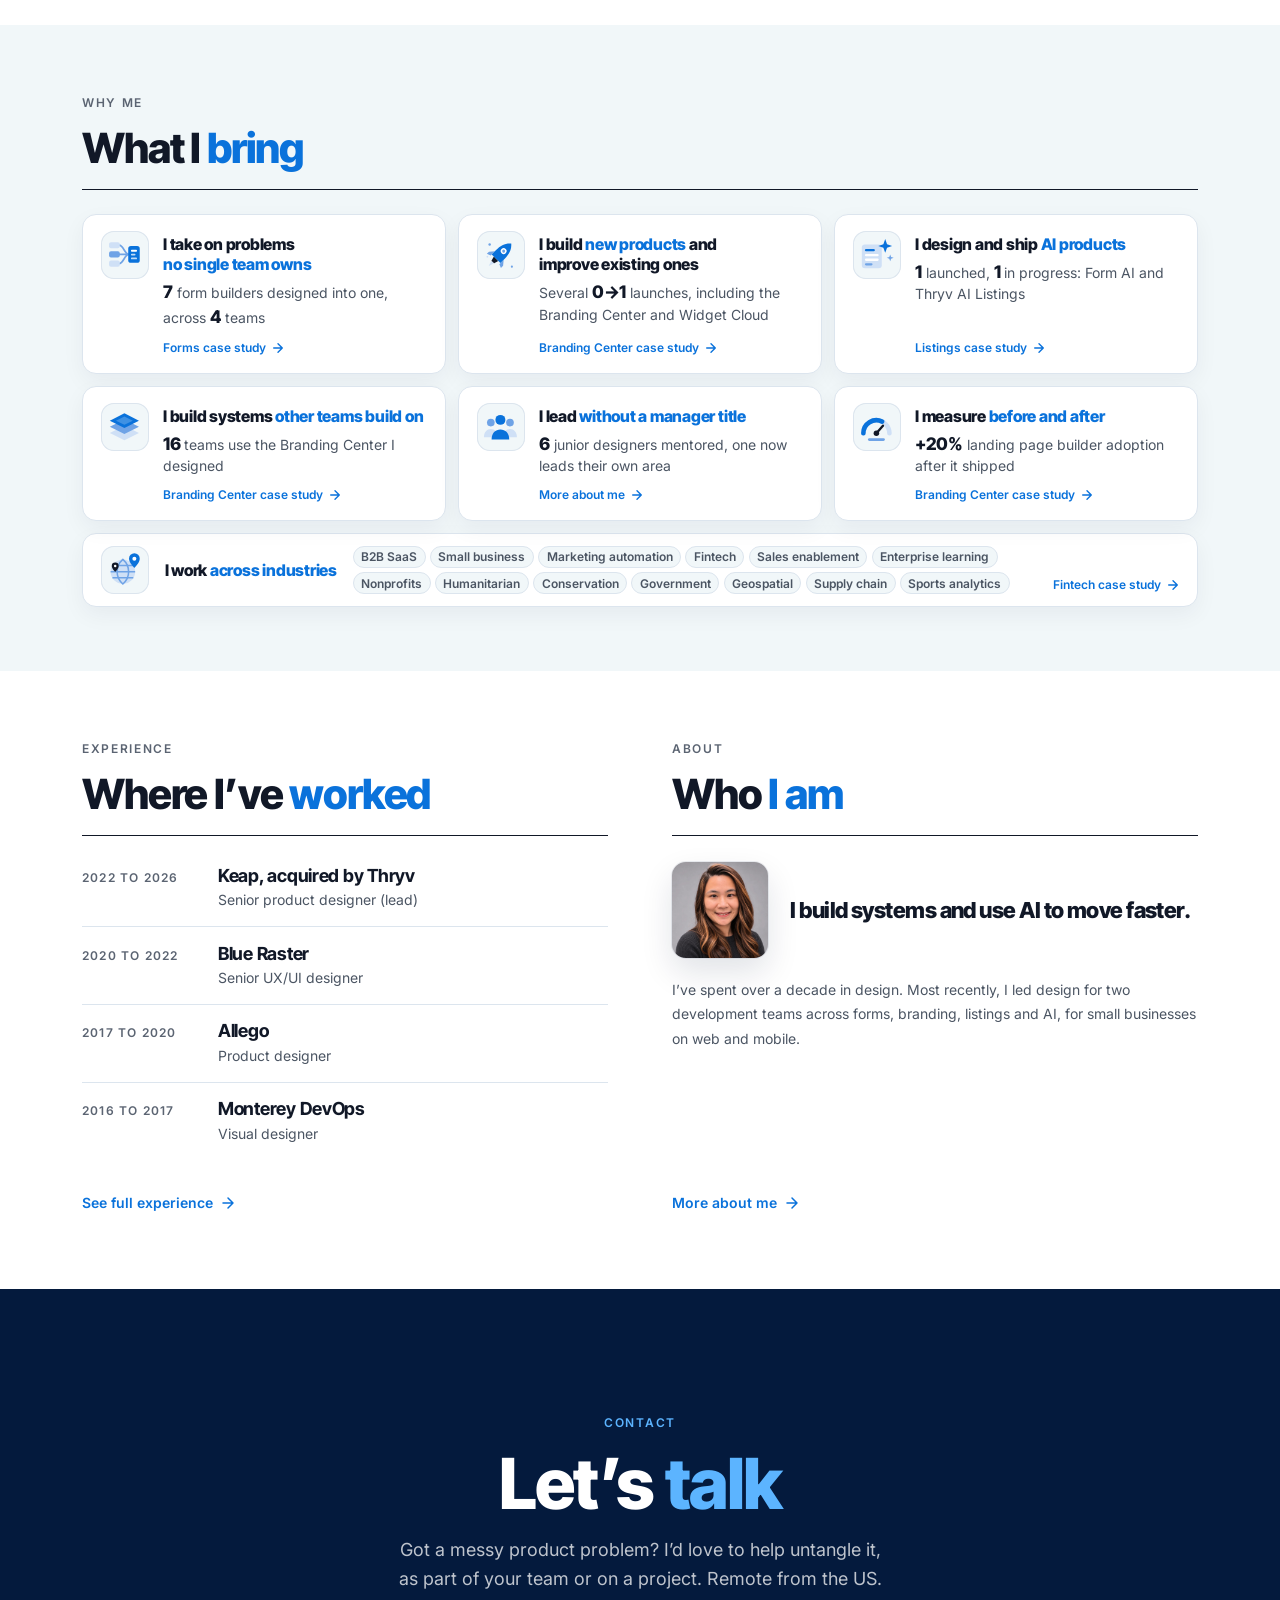
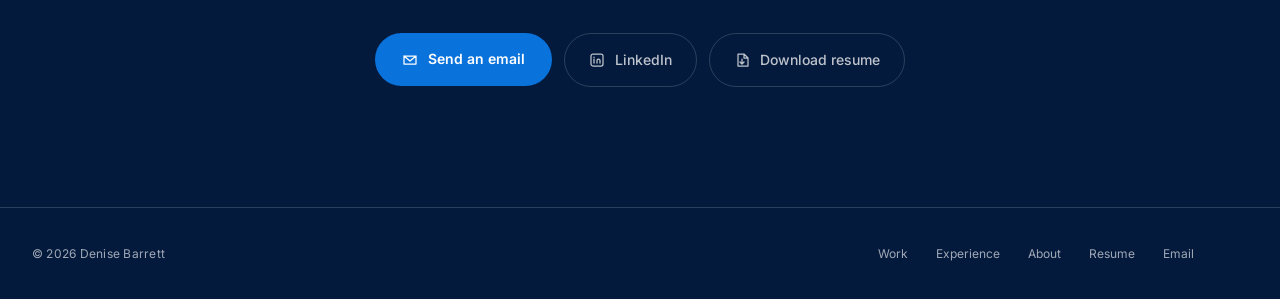
==== commit 8778233a: "Let's talk: offer help instead of listing roles Co-Authored-By: Claude Opus 5.5 <noreply@anthropic.c" ====
--- a/index.html
+++ b/index.html
@@ -350,7 +350,7 @@
     <div class="container">
       <div class="section-label" style="margin-bottom:1rem;">Contact</div>
       <h2 style="margin-bottom:1rem;">Let’s <span class="hl">talk</span></h2>
-      <p class="contact-sub">Looking for Senior/Staff Product Designer, Product Strategist or Product Manager roles &middot; Remote (US). Also open to research and contract work.</p>
+      <p class="contact-sub">Got a messy product problem? I&rsquo;d love to help untangle it, as part of your team or on a project. Remote from the US.</p>
       <div class="contact-actions">
         <a href="mailto:denisexue106@gmail.com" class="btn-light">
           <svg width="16" height="16" viewBox="0 0 16 16" fill="none"><path d="M2 4h12v8H2V4zm0 0l6 5 6-5" stroke="currentColor" stroke-width="1.25" stroke-linecap="round" stroke-linejoin="round"/></svg>
--- a/site.css
+++ b/site.css
@@ -1839,3 +1839,52 @@
   #work .case-card .case-year { display: none; }
 }
 /* ── END CASES FIRST ── */
+
+/* ── PHONE REVIEW (2026-11-20) ──
+   On a phone the hero collage becomes a row of the three case recordings you can swipe. Each
+   plays while it is on screen, and the one in the middle sits slightly forward. The case
+   cards keep the recording, title, outcome and numbers, and drop the longer text. */
+@media (max-width: 620px) {
+  .hero-inner { grid-template-columns: minmax(0, 1fr); gap: 1.5rem; }
+  .hero-mosaic { display: block; aspect-ratio: auto; max-width: none; margin: 0 -1.25rem; }
+  .mosaic-stage {
+    position: static; display: flex; gap: 0.75rem; transform: none;
+    overflow-x: auto; scroll-snap-type: x mandatory; scrollbar-width: none;
+    padding: 0.5rem 1.25rem 0.75rem; scroll-padding-inline: 1.25rem;
+  }
+  .mosaic-stage::-webkit-scrollbar { display: none; }
+  .mosaic-stage::before { display: none; }
+  .mosaic-card, .mc-4 {
+    position: relative; inset: auto; flex: 0 0 auto; display: flex; flex-direction: column;
+    transform: scale(var(--s, 0.94)); scroll-snap-align: start;
+    padding: 0; border: 1px solid var(--d-rule); border-radius: 12px; overflow: hidden;
+    background: var(--d-bg-2); box-shadow: 0 14px 30px rgba(0,0,0,0.4);
+    transition: opacity 0.7s ease var(--dl), translate 0.95s var(--ease) var(--dl), transform 0.5s var(--ease), border-color 0.4s;
+  }
+  .hero-mosaic.in .mosaic-card { animation: none; }
+  .mosaic-card.on { --s: 1; border-color: rgba(92,180,255,0.55); }
+  .mosaic-card:hover, .mosaic-card:focus-visible { transform: scale(var(--s, 0.94)); box-shadow: 0 14px 30px rgba(0,0,0,0.4); }
+  .mosaic-stage:has(.mosaic-card:hover) .mosaic-card:not(:hover),
+  .mosaic-stage:has(.mosaic-card:focus-visible) .mosaic-card:not(:focus-visible) { filter: none; }
+  .mc-1 { width: 220px; }
+  .mc-2 { width: 300px; }
+  .mc-4 { width: 140px; }
+  .mosaic-card img { width: 100%; height: 176px; object-fit: cover; object-position: top; }
+  .mc-screen { border-radius: 0; }
+  .mc-4 img { height: 192px; }
+  .mosaic-video { top: 16px; height: 176px; object-fit: cover; object-position: top; }
+  .mc-4 .mosaic-video { top: 0; height: 192px; }
+  .mosaic-label, .mc-4 .mosaic-label {
+    position: static; display: flex; justify-content: space-between; gap: 0.4rem;
+    padding: 0.6rem 0.75rem; border-radius: 0; box-shadow: none;
+    background: none; font-size: 0.75rem; line-height: 1.3; white-space: normal;
+  }
+  .mc-4 .mosaic-label { padding-inline: 0.6rem; }
+
+  /* slimmer case cards: the recording, title, outcome and numbers */
+  #work .case-card .callouts, #work .case-card .case-desc { display: none; }
+}
+@media (max-width: 620px) and (prefers-reduced-motion: reduce) {
+  .mosaic-card, .mc-4 { transform: none !important; transition: none !important; }
+}
+/* ── END PHONE REVIEW ── */
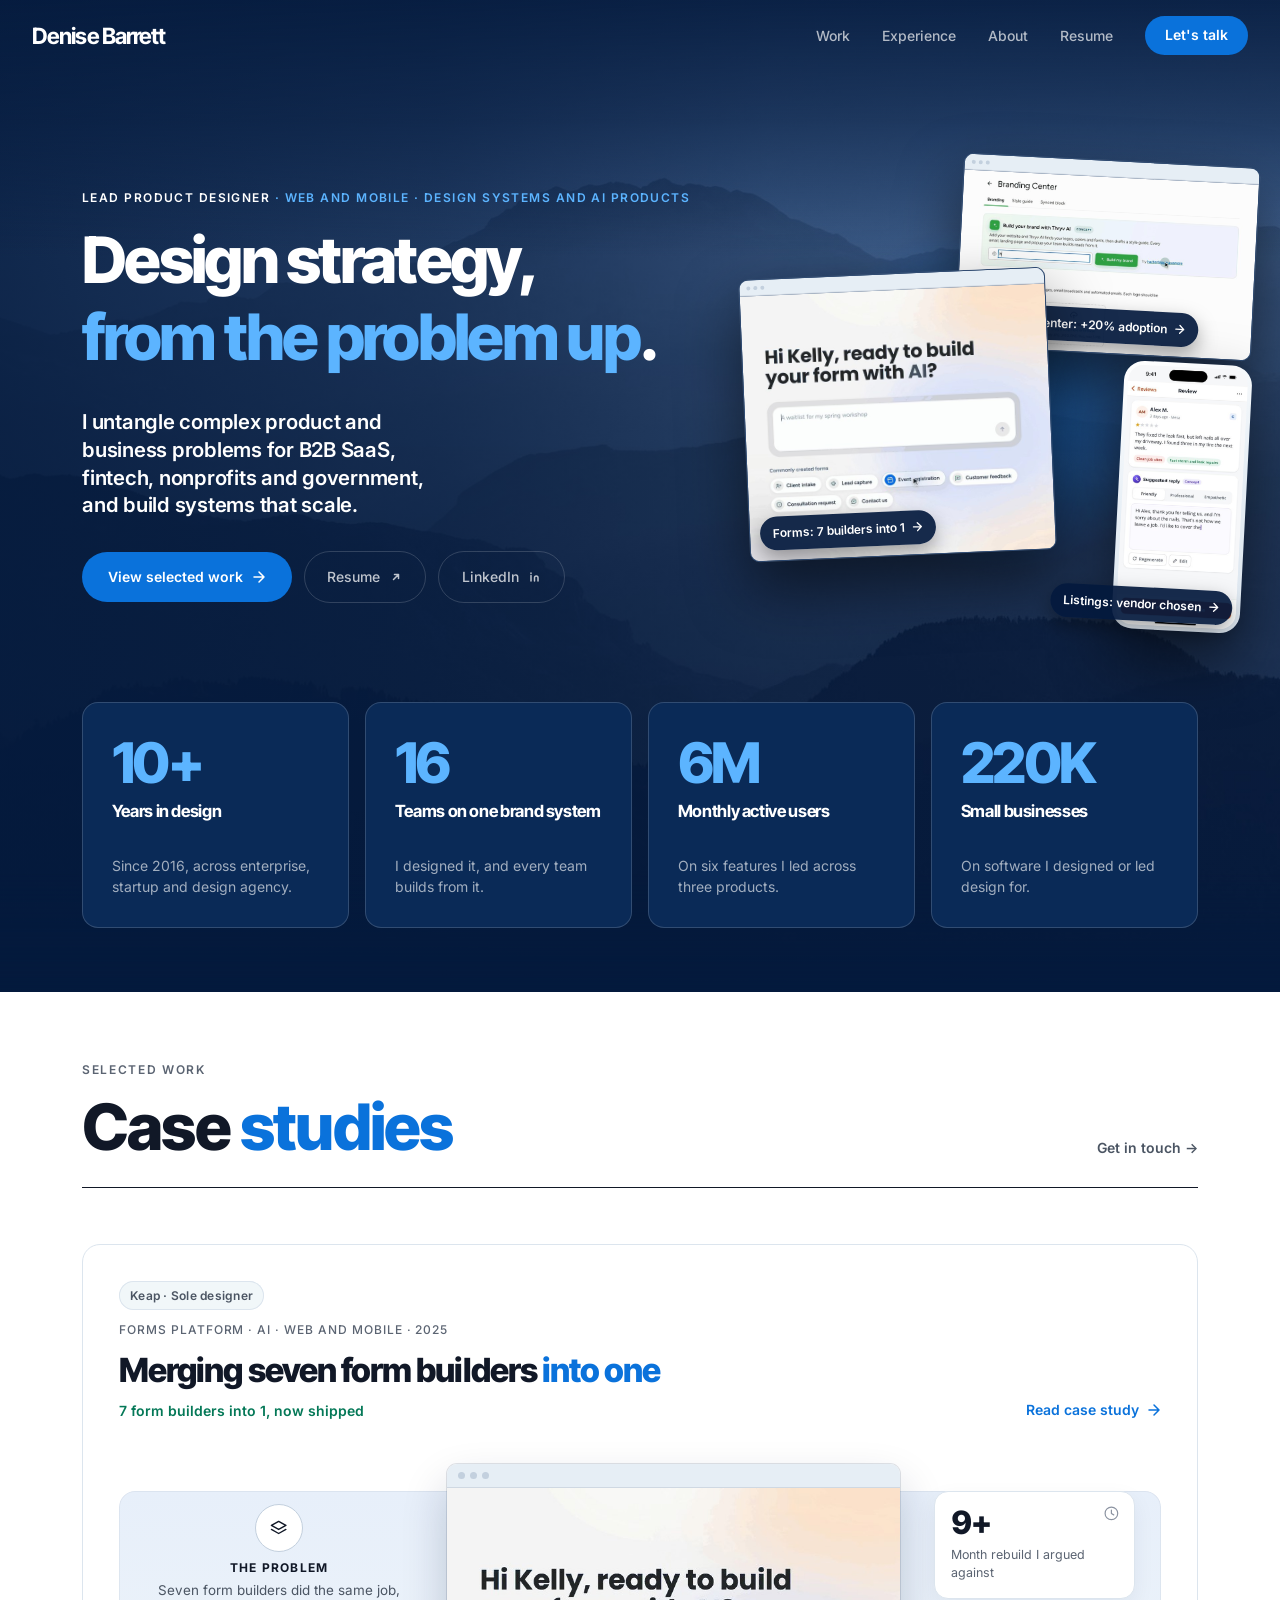
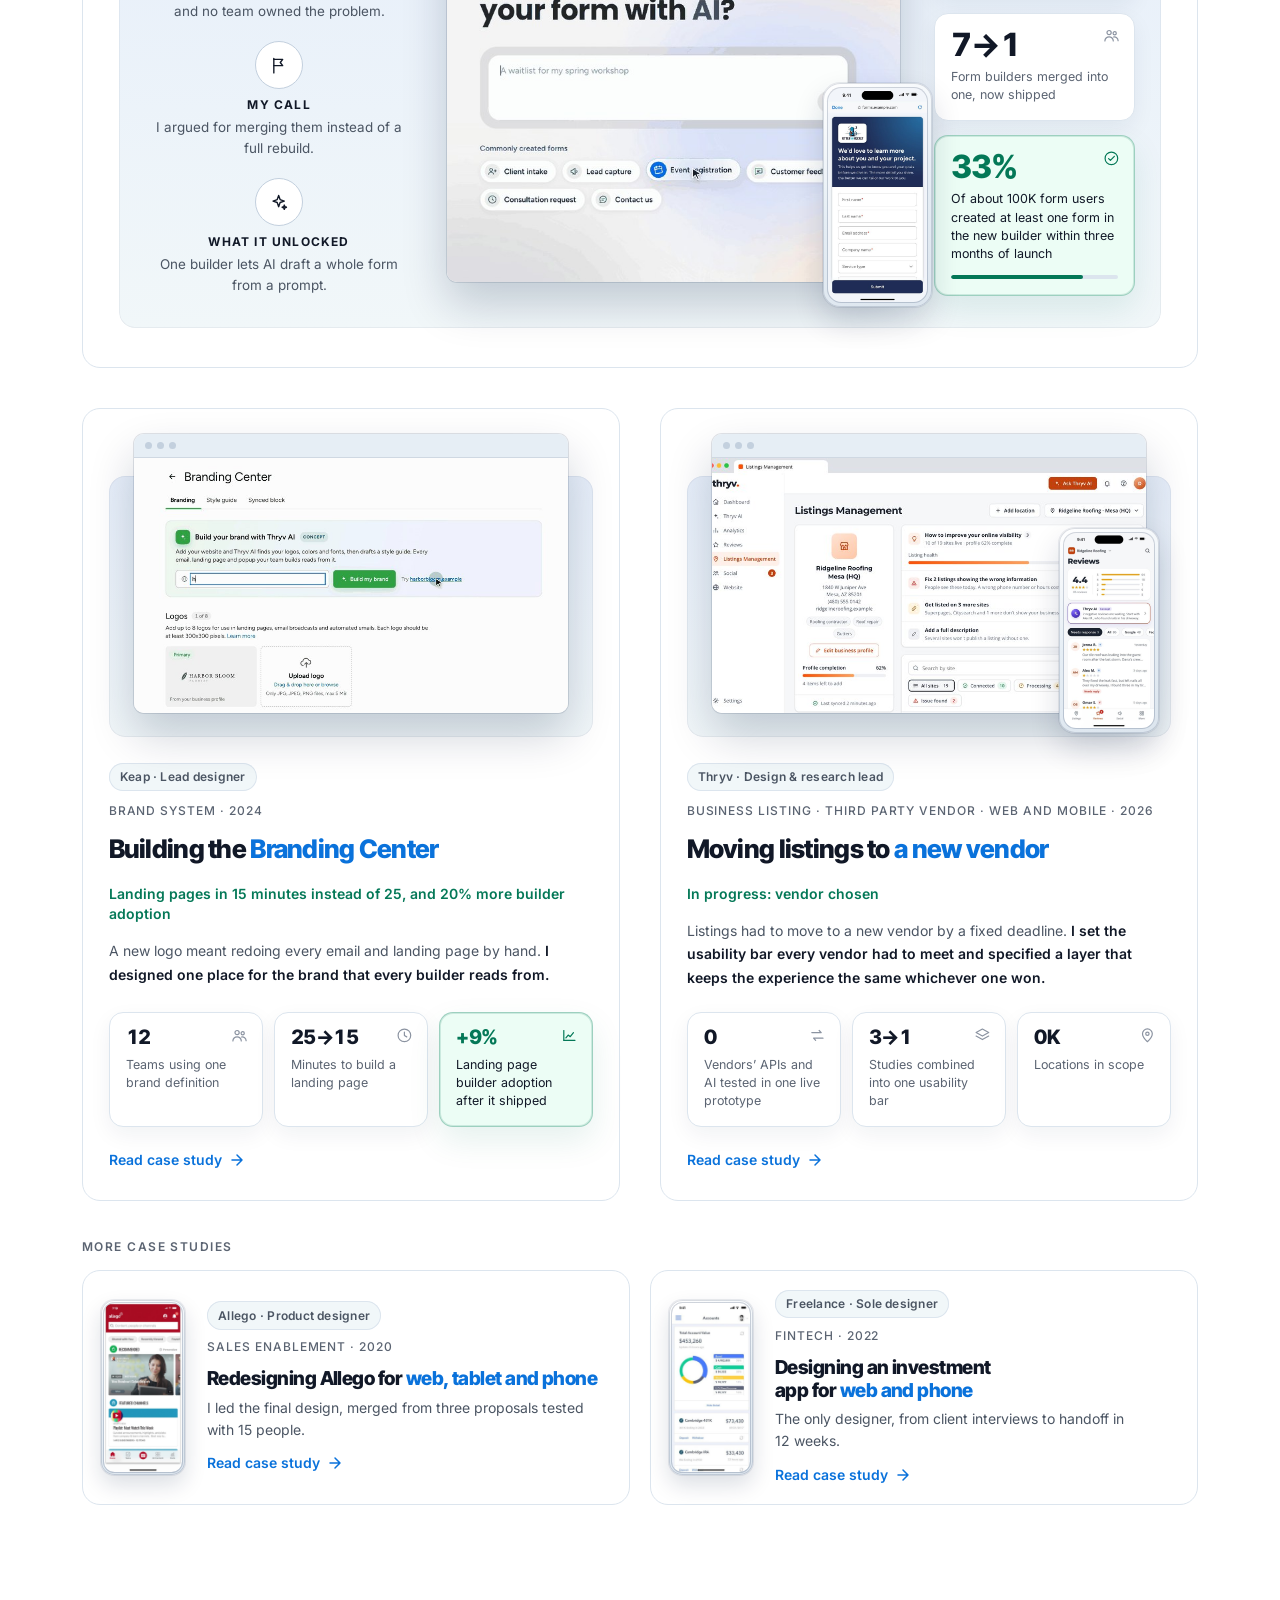
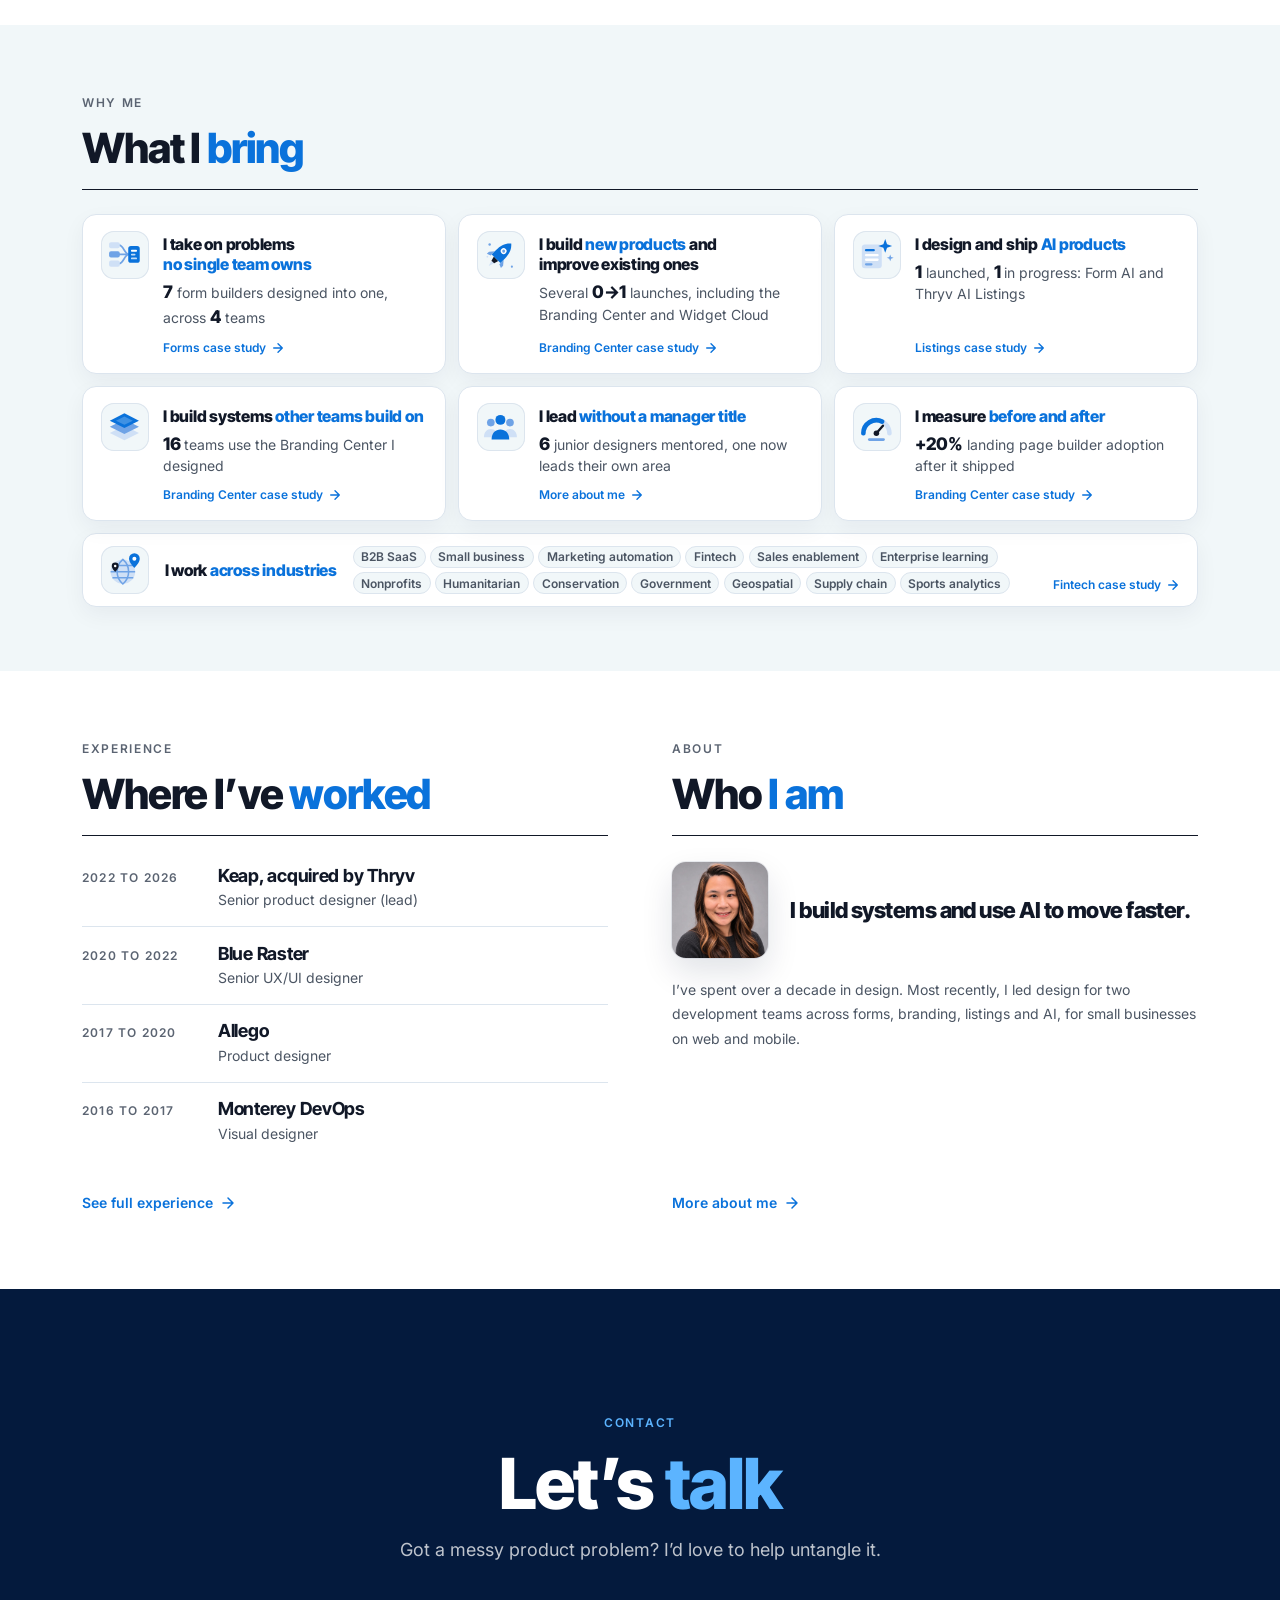
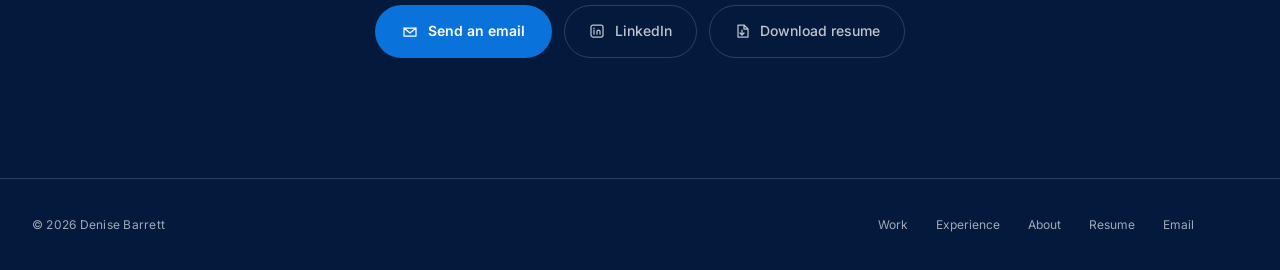
==== commit e6861e13: "Drop what I'm looking for from the contact line and search descriptions Co-Authored-By: Claude Opus " ====
--- a/index.html
+++ b/index.html
@@ -10,7 +10,7 @@
   <script>/* motion is on unless the visitor asked for less (MOTION in site.css) */if(!matchMedia('(prefers-reduced-motion: reduce)').matches)document.documentElement.classList.add('motion');</script>
   <script>/* the old one page anchors now have pages of their own */if(/^#(experience|about)$/.test(location.hash))location.replace(location.hash.slice(1)+".html");else if(/^#(approach|range)$/.test(location.hash))location.replace("#why");</script>
   <title>Denise Barrett · Lead Product Designer</title>
-  <meta name="description" content="Denise Barrett, lead product designer with 10+ years designing web and mobile apps across B2B SaaS, fintech, nonprofits and government, and an MFA from Rochester Institute of Technology. Most recently at Keap, acquired by Thryv. Design strategy, UX research, product management, design systems and AI. Remote in the US, open to new roles." />
+  <meta name="description" content="Denise Barrett, lead product designer with 10+ years designing web and mobile apps across B2B SaaS, fintech, nonprofits and government, and an MFA from Rochester Institute of Technology. Most recently at Keap, acquired by Thryv. Design strategy, UX research, product management, design systems and AI. Based in the US." />
   <link rel="canonical" href="https://dbyxdesign.com/" />
   <meta property="og:type" content="website" />
   <meta property="og:site_name" content="Denise Barrett" />
@@ -39,7 +39,7 @@
     "image": "https://dbyxdesign.com/img/denise-barrett.jpg",
     "email": "mailto:denisexue106@gmail.com",
     "sameAs": ["https://www.linkedin.com/in/deniseb106/"],
-    "description": "Lead product designer with 10+ years designing web and mobile apps across B2B SaaS, fintech, enterprise learning, nonprofits and government, and an MFA from Rochester Institute of Technology. Most recently at Keap, acquired by Thryv. Open to new roles, remote in the US.",
+    "description": "Lead product designer with 10+ years designing web and mobile apps across B2B SaaS, fintech, enterprise learning, nonprofits and government, and an MFA from Rochester Institute of Technology. Most recently at Keap, acquired by Thryv. Based in the US.",
     "alumniOf": [{ "@type": "CollegeOrUniversity", "name": "Rochester Institute of Technology" }],
     "knowsAbout": ["Product Design","Design Systems","Platform Design","Systems Thinking","UX Research","Usability Testing","Product Management","Product Roadmapping","AI Product Design","Figma","B2B SaaS","Information Architecture","Mobile App Design","Responsive Web Design","Fintech","Enterprise SaaS","Data Visualization","Dashboards","Nonprofit","Government"]
   }
@@ -350,7 +350,7 @@
     <div class="container">
       <div class="section-label" style="margin-bottom:1rem;">Contact</div>
       <h2 style="margin-bottom:1rem;">Let’s <span class="hl">talk</span></h2>
-      <p class="contact-sub">Got a messy product problem? I&rsquo;d love to help untangle it, as part of your team or on a project. Remote from the US.</p>
+      <p class="contact-sub">Got a messy product problem? I&rsquo;d love to help untangle it.</p>
       <div class="contact-actions">
         <a href="mailto:denisexue106@gmail.com" class="btn-light">
           <svg width="16" height="16" viewBox="0 0 16 16" fill="none"><path d="M2 4h12v8H2V4zm0 0l6 5 6-5" stroke="currentColor" stroke-width="1.25" stroke-linecap="round" stroke-linejoin="round"/></svg>
